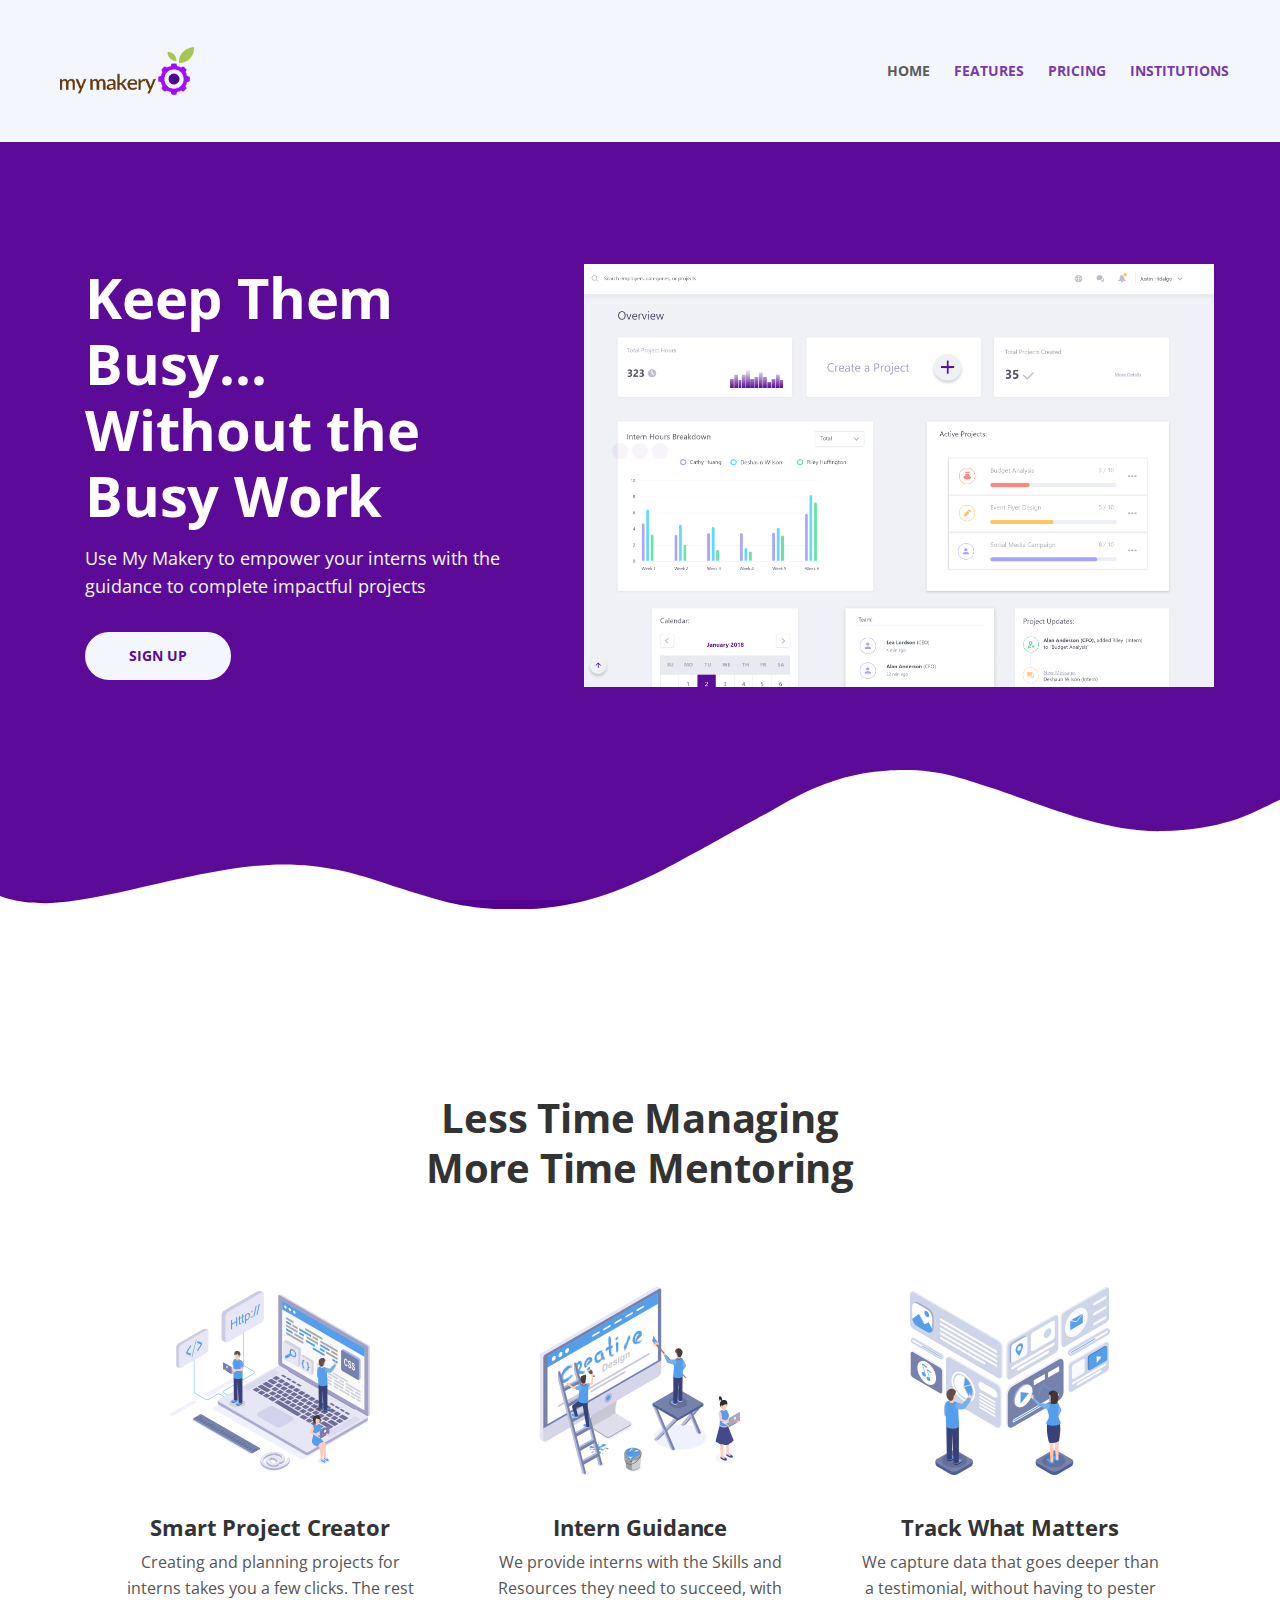
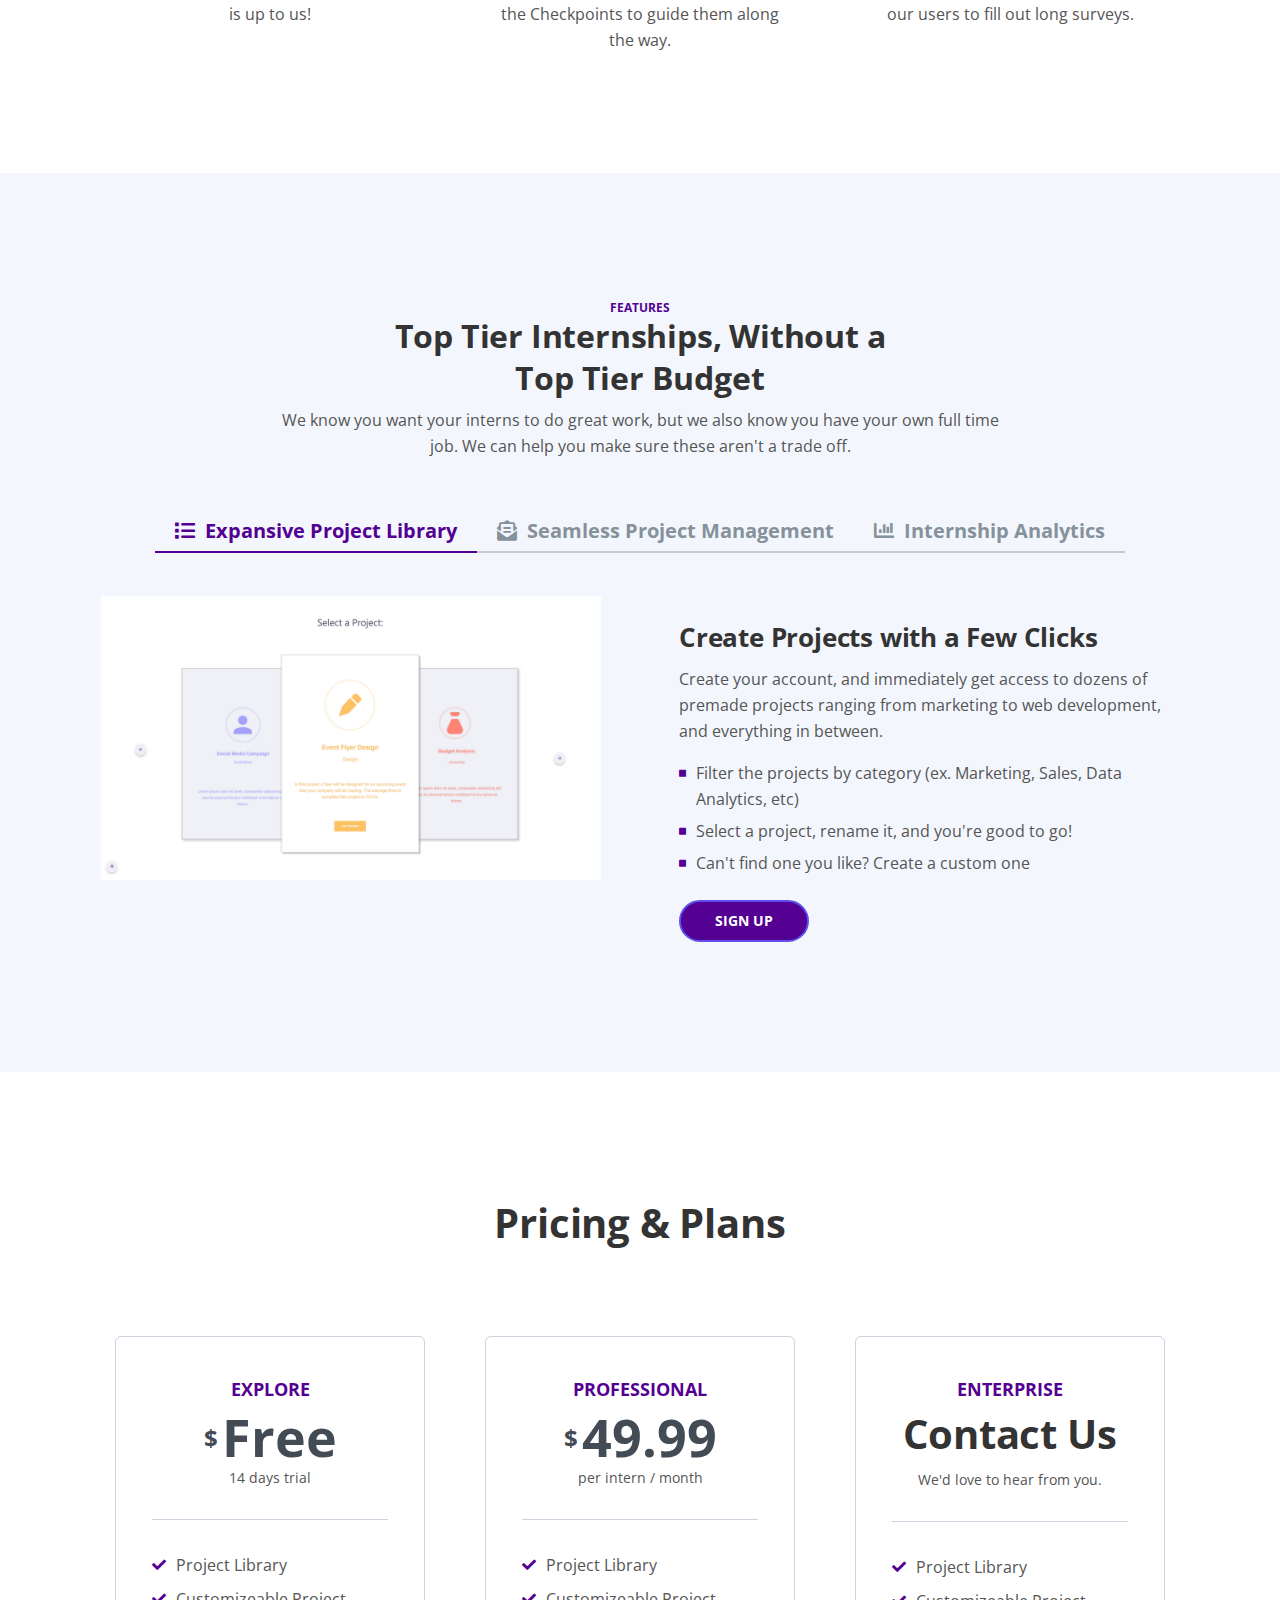
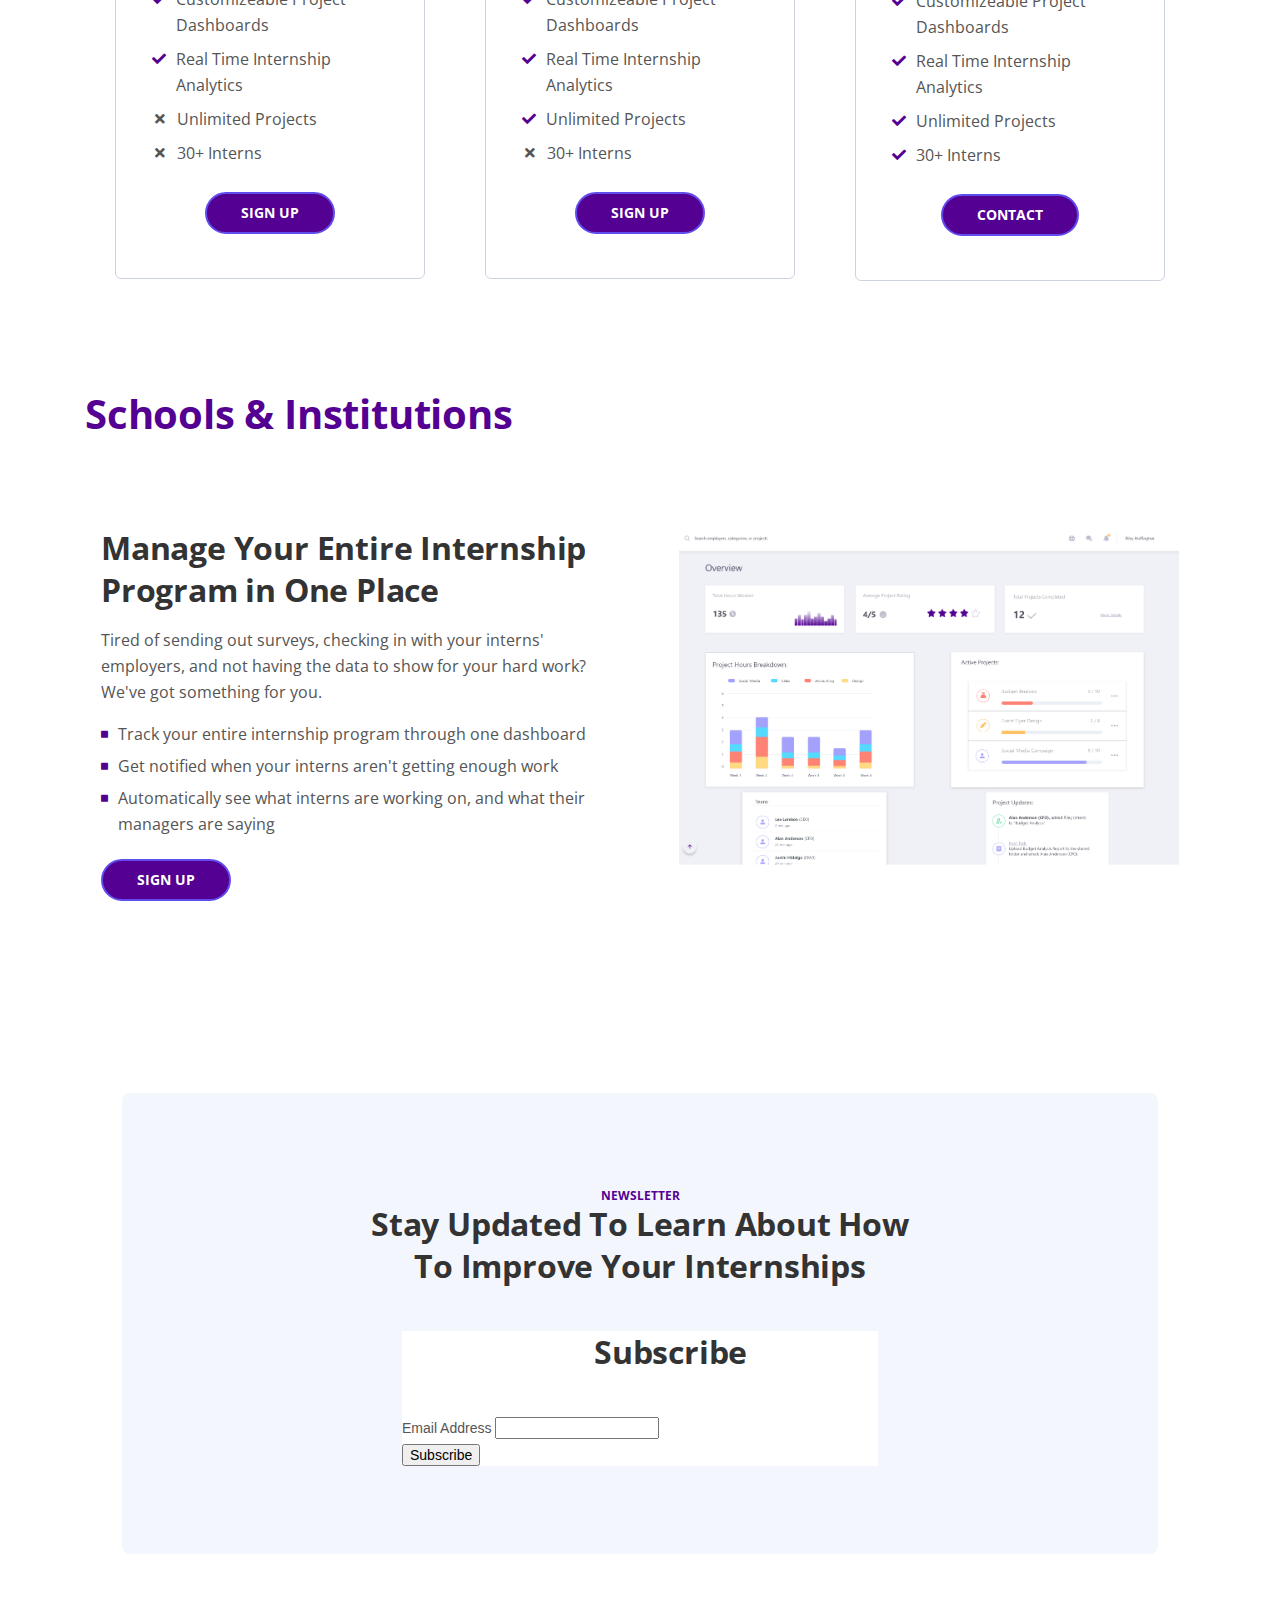
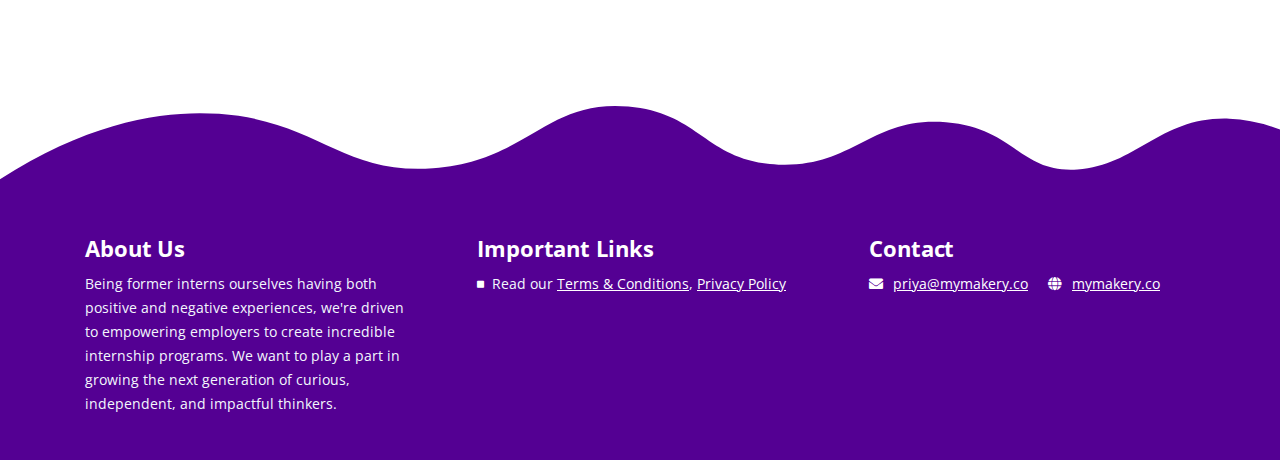
==== web/index.html @ 8325b5fe "Attempt to fix email subscribe" ====
<!DOCTYPE html>
<html lang="en">
<head>
    <meta charset="utf-8">
    <meta name="viewport" content="width=device-width, initial-scale=1, shrink-to-fit=no">

    <!-- SEO Meta Tags -->
    <meta name="description" content="My Makery is an Education Platform meets a Project Management Platform that empowers managers of inexperienced interns to run an incredible internship program without sacrificing productivity.">
    <meta name="author" content="My Makery">

    <!-- Global site tag (gtag.js) - Google Analytics -->
    <script async src="https://www.googletagmanager.com/gtag/js?id=UA-150944284-1"></script>
    <script>
      window.dataLayer = window.dataLayer || [];
      function gtag(){dataLayer.push(arguments);}
      gtag('js', new Date());

      gtag('config', 'UA-150944284-1');
    </script>

    <!-- OG Meta Tags to improve the way the post looks when you share the page on LinkedIn, Facebook, Google+ -->
	<meta property="og:site_name" content="My Makery" /> <!-- website name -->
	<meta property="og:site" content="mymakery.co" /> <!-- website link -->
	<meta property="og:title" content="Automate the boring parts of internships"/> <!-- title shown in the actual shared post -->
	<meta property="og:description" content="My Makery is an Education Platform meets a Project Management Platform for balancing running an incredible internship program with your own productivity." /> <!-- description shown in the actual shared post -->
	<meta property="og:image" content="" /> <!-- image link, make sure it's jpg -->
	<meta property="og:url" content="mymakery.co" /> <!-- where do you want your post to link to -->
	<meta property="og:type" content="article" />

    <!-- Website Title -->
    <title>My Makery | Automated Intern Manager</title>

    <!-- Styles -->
    <link href="https://fonts.googleapis.com/css?family=Open+Sans:400,400i,700&display=swap&subset=latin-ext" rel="stylesheet">
    <link href="css/bootstrap.css" rel="stylesheet">
    <link href="css/fontawesome-all.css" rel="stylesheet">
    <link href="css/swiper.css" rel="stylesheet">
	<link href="css/magnific-popup.css" rel="stylesheet">
	<link href="css/styles.css" rel="stylesheet">

	<!-- Favicon  -->
    <link rel="icon" href="images/My Makery Favicon.png">
</head>
<body data-spy="scroll" data-target=".fixed-top">

    <!-- Preloader -->
	<div class="spinner-wrapper">
        <div class="spinner">
            <div class="bounce1"></div>
            <div class="bounce2"></div>
            <div class="bounce3"></div>
        </div>
    </div>
    <!-- end of preloader -->


    <!-- Navigation -->
    <nav class="navbar navbar-expand-lg navbar-dark navbar-custom fixed-top">
        <div class="container">

            <!-- Text Logo - Use this if you don't have a graphic logo -->
            <!-- <a class="navbar-brand logo-text page-scroll" href="index.html">Tivo</a> -->

            <!-- Image Logo -->
            <a class="navbar-brand logo-image" href="index.html"><img src="images/mymakerylogo.png" alt="alternative"></a>

            <!-- Mobile Menu Toggle Button -->
            <button class="navbar-toggler" type="button" data-toggle="collapse" data-target="#navbarsExampleDefault" aria-controls="navbarsExampleDefault" aria-expanded="false" aria-label="Toggle navigation">
                <span class="navbar-toggler-awesome fas fa-bars"></span>
                <span class="navbar-toggler-awesome fas fa-times"></span>
            </button>
            <!-- end of mobile menu toggle button -->

            <div class="collapse navbar-collapse" id="navbarsExampleDefault">
                <ul class="navbar-nav ml-auto">
                    <li class="nav-item">
                        <a class="nav-link page-scroll" href="#header">HOME <span class="sr-only">(current)</span></a>
                    </li>
                    <li class="nav-item">
                        <a class="nav-link page-scroll" href="#features">FEATURES</a>
                    </li>
                    <li class="nav-item">
                        <a class="nav-link page-scroll" href="#pricing">PRICING</a>
                    </li>
                    <li class="nav-item">
                        <a class="nav-link page-scroll" href="#institutions">INSTITUTIONS</a>
                    </li>

                    <!-- Dropdown Menu -->
                    <!-- <li class="nav-item dropdown">
                        <a class="nav-link dropdown-toggle page-scroll" href="#video" id="navbarDropdown" role="button" aria-haspopup="true" aria-expanded="false">VIDEO</a>
                        <div class="dropdown-menu" aria-labelledby="navbarDropdown">
                            <a class="dropdown-item" href="article-details.html"><span class="item-text">ARTICLE DETAILS</span></a>
                            <div class="dropdown-items-divide-hr"></div>
                            <a class="dropdown-item" href="terms-conditions.html"><span class="item-text">TERMS CONDITIONS</span></a>
                            <div class="dropdown-items-divide-hr"></div>
                            <a class="dropdown-item" href="privacy-policy.html"><span class="item-text">PRIVACY POLICY</span></a>
                        </div>
                    </li> -->
                    <!-- end of dropdown menu -->
                </ul>
                <!-- <span class="nav-item">
                    <a class="btn-outline-sm" href="log-in.html">LOG IN</a>
                </span> -->
            </div>
        </div> <!-- end of container -->
    </nav> <!-- end of navbar -->
    <!-- end of navigation -->


    <!-- Header -->
    <header id="header" class="header">
        <div class="header-content">
            <div class="container">
                <div class="row">
                    <div class="col-lg-6 col-xl-5">
                        <div class="text-container">
                            <h1>Keep Them Busy... <br> Without the Busy Work</h1>
                            <p class="p-large">Use My Makery to empower your interns with the guidance to complete impactful projects</p>
                            <a class="btn-solid-lg page-scroll" href="#pricing">SIGN UP</a>
                        </div> <!-- end of text-container -->
                    </div> <!-- end of col -->
                    <div class="col-lg-6 col-xl-7">
                        <div class="image-container">
                            <div class="img-wrapper">
                                <img class="img-fluid header-img" src="images/Dashboard SS.png" alt="alternative">
                            </div> <!-- end of img-wrapper -->
                        </div> <!-- end of image-container -->
                    </div> <!-- end of col -->
                </div> <!-- end of row -->
            </div> <!-- end of container -->
        </div> <!-- end of header-content -->
    </header> <!-- end of header -->
    <svg class="header-frame" data-name="Layer 1" xmlns="http://www.w3.org/2000/svg" preserveAspectRatio="none" viewBox="0 0 1920 310"><defs><style>.cls-1{fill:#540093;}</style></defs><title>header-frame</title><path class="cls-1" d="M0,283.054c22.75,12.98,53.1,15.2,70.635,14.808,92.115-2.077,238.3-79.9,354.895-79.938,59.97-.019,106.17,18.059,141.58,34,47.778,21.511,47.778,21.511,90,38.938,28.418,11.731,85.344,26.169,152.992,17.971,68.127-8.255,115.933-34.963,166.492-67.393,37.467-24.032,148.6-112.008,171.753-127.963,27.951-19.26,87.771-81.155,180.71-89.341,72.016-6.343,105.479,12.388,157.434,35.467,69.73,30.976,168.93,92.28,256.514,89.405,100.992-3.315,140.276-41.7,177-64.9V0.24H0V283.054Z"/></svg>
    <!-- end of header -->


    <!-- Customers -->
    <div class="slider-1">
        <div class="container">
            <div class="row">
                <div class="col-lg-12">

                    <!-- Image Slider -->
                    <!-- <div class="slider-container">
                        <div class="swiper-container image-slider">
                            <div class="swiper-wrapper">
                                <div class="swiper-slide">
                                        <img class="img-fluid" src="images/customer-logo-1.png" alt="alternative">
                                </div>
                                <div class="swiper-slide">
                                        <img class="img-fluid" src="images/customer-logo-2.png" alt="alternative">
                                </div>
                                <div class="swiper-slide">
                                        <img class="img-fluid" src="images/customer-logo-3.png" alt="alternative">
                                </div>
                                <div class="swiper-slide">
                                        <img class="img-fluid" src="images/customer-logo-4.png" alt="alternative">
                                </div>
                                <div class="swiper-slide">
                                        <img class="img-fluid" src="images/customer-logo-5.png" alt="alternative">
                                </div>
                                <div class="swiper-slide">
                                        <img class="img-fluid" src="images/customer-logo-6.png" alt="alternative">
                                </div>
                            </div>  -->
                            <!-- end of swiper-wrapper -->
                        <!-- </div>  -->
                        <!-- end of swiper container -->
                    <!-- </div>  -->
                    <!-- end of slider-container -->
                    <!-- end of image slider -->

                </div> <!-- end of col -->
            </div> <!-- end of row -->
        </div> <!-- end of container -->
    </div> <!-- end of slider-1 -->
    <!-- end of customers -->


    <!-- Description -->
    <div class="cards-1">
        <div class="container">
            <div class="row">
                <div class="col-lg-12">
                    <h1 class="h1-heading">Less Time Managing <br> More Time Mentoring</h1>
                </div> <!-- end of col -->
            </div> <!-- end of row -->
            <div class="row">
                <div class="col-lg-12">

                    <!-- Card -->
                    <div class="card">
                        <div class="card-image">
                            <img class="img-fluid" src="images/description-1.png" alt="alternative">
                        </div>
                        <div class="card-body">
                            <h4 class="card-title">Smart Project Creator</h4>
                            <p>Creating and planning projects for interns takes you a few clicks. The rest is up to us!</p>
                        </div>
                    </div>
                    <!-- end of card -->

                    <!-- Card -->
                    <div class="card">
                        <div class="card-image">
                            <img class="img-fluid" src="images/description-2.png" alt="alternative">
                        </div>
                        <div class="card-body">
                            <h4 class="card-title">Intern Guidance</h4>
                            <p>We provide interns with the Skills and Resources they need to succeed, with the Checkpoints to guide them along the way.</p>
                        </div>
                    </div>
                    <!-- end of card -->

                    <!-- Card -->
                    <div class="card">
                        <div class="card-image">
                            <img class="img-fluid" src="images/description-3.png" alt="alternative">
                        </div>
                        <div class="card-body">
                            <h4 class="card-title">Track What Matters</h4>
                            <p>We capture data that goes deeper than a testimonial, without having to pester our users to fill out long surveys.</p>
                        </div>
                    </div>
                    <!-- end of card -->

                </div> <!-- end of col -->
            </div> <!-- end of row -->
        </div> <!-- end of container -->
    </div> <!-- end of cards-1 -->
    <!-- end of description -->


    <!-- Features -->
    <div id="features" class="tabs">
        <div class="container">
            <div class="row">
                <div class="col-lg-12">
                    <div class="above-heading">FEATURES</div>
                    <h2 class="h2-heading">Top Tier Internships, Without a Top Tier Budget</h2>
                    <p class="p-heading">We know you want your interns to do great work, but we also know you have your own full time job. We can help you make sure these aren't a trade off.</p>
                </div> <!-- end of col -->
            </div> <!-- end of row -->
            <div class="row">
                <div class="col-lg-12">

                    <!-- Tabs Links -->
                    <ul class="nav nav-tabs" id="argoTabs" role="tablist">
                        <li class="nav-item">
                            <a class="nav-link active" id="nav-tab-1" data-toggle="tab" href="#tab-1" role="tab" aria-controls="tab-1" aria-selected="true"><i class="fas fa-list"></i>Expansive Project Library</a>
                        </li>
                        <li class="nav-item">
                            <a class="nav-link" id="nav-tab-2" data-toggle="tab" href="#tab-2" role="tab" aria-controls="tab-2" aria-selected="false"><i class="fas fa-envelope-open-text"></i>Seamless Project Management</a>
                        </li>
                        <li class="nav-item">
                            <a class="nav-link" id="nav-tab-3" data-toggle="tab" href="#tab-3" role="tab" aria-controls="tab-3" aria-selected="false"><i class="fas fa-chart-bar"></i>Internship Analytics</a>
                        </li>
                    </ul>
                    <!-- end of tabs links -->

                    <!-- Tabs Content -->
                    <div class="tab-content" id="argoTabsContent">

                        <!-- Tab -->
                        <div class="tab-pane fade show active" id="tab-1" role="tabpanel" aria-labelledby="tab-1">
                            <div class="row">
                                <div class="col-lg-6">
                                    <div class="image-container">
                                        <img class="img-fluid" src="images/Project Catalogue SS.png" alt="alternative">
                                    </div> <!-- end of image-container -->
                                </div> <!-- end of col -->
                                <div class="col-lg-6">
                                    <div class="text-container">
                                        <h3>Create Projects with a Few Clicks</h3>
                                        <p>Create your account, and immediately get access to dozens of premade projects ranging from marketing to web development, and everything in between.</p>
                                        <ul class="list-unstyled li-space-lg">
                                            <li class="media">
                                                <i class="fas fa-square"></i>
                                                <div class="media-body">Filter the projects by category (ex. Marketing, Sales, Data Analytics, etc)</div>
                                            </li>
                                            <li class="media">
                                                <i class="fas fa-square"></i>
                                                <div class="media-body">Select a project, rename it, and you're good to go!</div>
                                            </li>
                                            <li class="media">
                                                <i class="fas fa-square"></i>
                                                <div class="media-body">Can't find one you like? Create a custom one</div>
                                            </li>
                                        </ul>
                                        <a class="btn-solid-reg page-scroll" href="#pricing">SIGN UP</a>
                                    </div> <!-- end of text-container -->
                                </div> <!-- end of col -->
                            </div> <!-- end of row -->
                        </div> <!-- end of tab-pane -->
                        <!-- end of tab -->

                        <!-- Tab -->
                        <div class="tab-pane fade" id="tab-2" role="tabpanel" aria-labelledby="tab-2">
                            <div class="row">
                                <div class="col-lg-6">
                                    <div class="image-container">
                                        <img class="img-fluid" src="images/Project Page Template SS.png" alt="alternative">
                                    </div> <!-- end of image-container -->
                                </div> <!-- end of col -->
                                <div class="col-lg-6">
                                    <div class="text-container">
                                        <h3>Automatically provide your interns with helpful resources</h3>
                                        <p>We provide guidance and structure for interns so you don't have to, and help you track everything along the way.</p>
                                        <ul class="list-unstyled li-space-lg">
                                            <li class="media">
                                                <i class="fas fa-square"></i>
                                                <div class="media-body">Checkpoints to break things down into manageable chunks</div>
                                            </li>
                                            <li class="media">
                                                <i class="fas fa-square"></i>
                                                <div class="media-body">Online Resources to empower interns to pick up applicable skills on their own</div>
                                            </li>
                                            <li class="media">
                                                <i class="fas fa-square"></i>
                                                <div class="media-body">Full customizability - you can add or take away anything you want!</div>
                                            </li>
                                        </ul>
                                        <a class="btn-solid-reg page-scroll" href="#pricing">SIGN UP</a>
                                    </div> <!-- end of text-container -->
                                </div> <!-- end of col -->
                            </div> <!-- end of row -->
                        </div> <!-- end of tab-pane -->
                        <!-- end of tab -->

                        <!-- Tab -->
                        <div class="tab-pane fade" id="tab-3" role="tabpanel" aria-labelledby="tab-3">
                            <div class="row">
                                <div class="col-lg-6">
                                    <div class="image-container">
                                        <img class="img-fluid" src="images/Dashboard SS.png" alt="alternative">
                                    </div> <!-- end of image-container -->
                                </div> <!-- end of col -->
                                <div class="col-lg-6">
                                    <div class="text-container">
                                        <h3>Forget the surveys, we'll track what matters for you</h3>
                                        <p>Surveys are slow, and hard to get responses from. We track everything you need to know about the work that's happening automatically and put it in one place.</p>
                                        <ul class="list-unstyled li-space-lg">
                                            <li class="media">
                                                <i class="fas fa-square"></i>
                                                <div class="media-body">Track progress in real time, not in weekly or monthly progress updates</div>
                                            </li>
                                            <li class="media">
                                                <i class="fas fa-square"></i>
                                                <div class="media-body">Give feedback on checkpoints as they're completed</div>
                                            </li>
                                            <li class="media">
                                                <i class="fas fa-square"></i>
                                                <div class="media-body">Manage a team of multiple interns through one dashboard</div>
                                            </li>
                                        </ul>
                                        <a class="btn-solid-reg page-scroll" href="#pricing">SIGN UP</a>
                                    </div> <!-- end of text-container -->
                                </div> <!-- end of col -->
                            </div> <!-- end of row -->
                        </div> <!-- end of tab-pane -->
                        <!-- end of tab -->

                    </div> <!-- end of tab content -->
                    <!-- end of tabs content -->

                </div> <!-- end of col -->
            </div> <!-- end of row -->
        </div> <!-- end of container -->
    </div> <!-- end of tabs -->
    <!-- end of features -->


    <!-- Details Lightboxes -->
    <!-- Details Lightbox 1 -->
	<div id="details-lightbox-1" class="lightbox-basic zoom-anim-dialog mfp-hide cards-2">
        <div class="container">
            <div class="row">
                <button title="Close (Esc)" type="button" class="mfp-close x-button">×</button>
                <div class="row">
                    <div class="col-lg-12">
                        <!-- Card-->
                        <div class="card">
                            <div class="card-body">
                                <div class="card-title">BASIC</div>
                                <div class="price"><span class="currency">$</span><span class="value">Free</span></div>
                                <div class="frequency">14 days trial</div>
                                <div class="divider"></div>
                                <ul class="list-unstyled li-space-lg">
                                    <li class="media">
                                        <i class="fas fa-check"></i><div class="media-body">Email Marketing Module</div>
                                    </li>
                                    <li class="media">
                                        <i class="fas fa-check"></i><div class="media-body">User Control Management</div>
                                    </li>
                                    <li class="media">
                                        <i class="fas fa-times"></i><div class="media-body">List Building And Cleaning</div>
                                    </li>
                                    <li class="media">
                                        <i class="fas fa-times"></i><div class="media-body">Collected Data Reports</div>
                                    </li>
                                    <li class="media">
                                        <i class="fas fa-times"></i><div class="media-body">Planning And Evaluation</div>
                                    </li>
                                </ul>
                                <div class="button-wrapper">
                                    <a class="btn-solid-reg page-scroll" href="sign-up.html">SIGN UP</a>
                                </div>
                            </div>
                        </div> <!-- end of card -->
                        <!-- end of card -->

                        <!-- Card-->
                        <div class="card">
                            <div class="card-body">
                                <div class="card-title">PROFESSIONAL</div>
                                <div class="price"><span class="currency">$</span><span class="value">49.99</span></div>
                                <div class="frequency">per intern / month</div>
                                <div class="divider"></div>
                                <ul class="list-unstyled li-space-lg">
                                    <li class="media">
                                        <i class="fas fa-check"></i><div class="media-body">Email Marketing Module</div>
                                    </li>
                                    <li class="media">
                                        <i class="fas fa-check"></i><div class="media-body">User Control Management</div>
                                    </li>
                                    <li class="media">
                                        <i class="fas fa-check"></i><div class="media-body">List Building And Cleaning</div>
                                    </li>
                                    <li class="media">
                                        <i class="fas fa-times"></i><div class="media-body">Collected Data Reports</div>
                                    </li>
                                    <li class="media">
                                        <i class="fas fa-times"></i><div class="media-body">Planning And Evaluation</div>
                                    </li>
                                </ul>
                                <div class="button-wrapper">
                                    <a class="btn-solid-reg page-scroll" href="sign-up.html">SIGN UP</a>
                                </div>
                            </div>
                        </div> <!-- end of card -->
                        <!-- end of card -->

                        <!-- Card-->
                        <div class="card">
                            <!--<div class="label">
                                <p class="best-value">Best Value</p>
                            </div> -->
                            <div class="card-body">
                                <div class="card-title">ENTERPRISE</div>
                                <div class="price"><h1>Contact Us</h1></div>
                                <div class="frequency">We'd love to hear from you.</div>
                                <div class="divider"></div>
                                <ul class="list-unstyled li-space-lg">
                                    <li class="media">
                                        <i class="fas fa-check"></i><div class="media-body">Email Marketing Module</div>
                                    </li>
                                    <li class="media">
                                        <i class="fas fa-check"></i><div class="media-body">User Control Management</div>
                                    </li>
                                    <li class="media">
                                        <i class="fas fa-check"></i><div class="media-body">List Building And Cleaning</div>
                                    </li>
                                    <li class="media">
                                        <i class="fas fa-check"></i><div class="media-body">Collected Data Reports</div>
                                    </li>
                                    <li class="media">
                                        <i class="fas fa-check"></i><div class="media-body">Planning And Evaluation</div>
                                    </li>
                                </ul>
                                <div class="button-wrapper">
                                    <a class="btn-solid-reg page-scroll" href="sign-up.html">CONTACT</a>
                                </div>
                            </div>
                        </div> <!-- end of card -->
                        <!-- end of card -->

                    </div> <!-- end of col -->
                </div> <!-- end of row -->
                <!-- <div class="col-lg-8">
                    <div class="image-container">
                        <img class="img-fluid" src="images/details-lightbox.png" alt="alternative"> -->
                    <!-- </div>  -->
                    <!-- end of image-container -->
                <!-- </div>  -->
                <!-- end of col -->
                <!-- <div class="col-lg-4">
                    <h3>List Building</h3>
                    <hr>
                    <h5>Core service</h5>
                    <p>It's very easy to start using Tivo. You just need to fill out and submit the Sign Up Form and you will receive access to the app.</p>
                    <ul class="list-unstyled li-space-lg">
                        <li class="media">
                            <i class="fas fa-square"></i><div class="media-body">List building framework</div>
                        </li>
                        <li class="media">
                            <i class="fas fa-square"></i><div class="media-body">Easy database browsing</div>
                        </li>
                        <li class="media">
                            <i class="fas fa-square"></i><div class="media-body">User administration</div>
                        </li>
                        <li class="media">
                            <i class="fas fa-square"></i><div class="media-body">Automate user signup</div>
                        </li>
                        <li class="media">
                            <i class="fas fa-square"></i><div class="media-body">Quick formatting tools</div>
                        </li>
                        <li class="media">
                            <i class="fas fa-square"></i><div class="media-body">Fast email checking</div>
                        </li>
                    </ul>
                    <a class="btn-solid-reg mfp-close" href="sign-up.html">SIGN UP</a> <a class="btn-outline-reg mfp-close as-button" href="#screenshots">BACK</a>
                </div>  -->
                <!-- end of col -->
            </div>
            <!-- end of row -->
        </div>
        <!-- end of container -->
    </div>
    <!-- end of lightbox-basic -->
    <!-- end of details lightbox 1 -->

    <!-- Details Lightbox 2 -->
	<div id="details-lightbox-2" class="lightbox-basic zoom-anim-dialog mfp-hide">
        <div class="container">
            <div class="row">
                <button title="Close (Esc)" type="button" class="mfp-close x-button">×</button>
                <div class="col-lg-8">
                    <div class="image-container">
                        <img class="img-fluid" src="images/details-lightbox.png" alt="alternative">
                    </div> <!-- end of image-container -->
                </div> <!-- end of col -->
                <div class="col-lg-4">
                    <h3>Campaign Monitoring</h3>
                    <hr>
                    <h5>Core service</h5>
                    <p>It's very easy to start using Tivo. You just need to fill out and submit the Sign Up Form and you will receive access to the app.</p>
                    <ul class="list-unstyled li-space-lg">
                        <li class="media">
                            <i class="fas fa-square"></i><div class="media-body">List building framework</div>
                        </li>
                        <li class="media">
                            <i class="fas fa-square"></i><div class="media-body">Easy database browsing</div>
                        </li>
                        <li class="media">
                            <i class="fas fa-square"></i><div class="media-body">User administration</div>
                        </li>
                        <li class="media">
                            <i class="fas fa-square"></i><div class="media-body">Automate user signup</div>
                        </li>
                        <li class="media">
                            <i class="fas fa-square"></i><div class="media-body">Quick formatting tools</div>
                        </li>
                        <li class="media">
                            <i class="fas fa-square"></i><div class="media-body">Fast email checking</div>
                        </li>
                    </ul>
                    <a class="btn-solid-reg mfp-close" href="sign-up.html">SIGN UP</a> <a class="btn-outline-reg mfp-close as-button" href="#screenshots">BACK</a>
                </div> <!-- end of col -->
            </div> <!-- end of row -->
        </div> <!-- end of container -->
    </div> <!-- end of lightbox-basic -->
    <!-- end of details lightbox 2 -->

    <!-- Details Lightbox 3 -->
	<div id="details-lightbox-3" class="lightbox-basic zoom-anim-dialog mfp-hide">
        <div class="container">
            <div class="row">
                <button title="Close (Esc)" type="button" class="mfp-close x-button">×</button>
                <div class="col-lg-8">
                    <div class="image-container">
                        <img class="img-fluid" src="images/details-lightbox.png" alt="alternative">
                    </div> <!-- end of image-container -->
                </div> <!-- end of col -->
                <div class="col-lg-4">
                    <h3>Analytics Tools</h3>
                    <hr>
                    <h5>Core service</h5>
                    <p>It's very easy to start using Tivo. You just need to fill out and submit the Sign Up Form and you will receive access to the app.</p>
                    <ul class="list-unstyled li-space-lg">
                        <li class="media">
                            <i class="fas fa-square"></i><div class="media-body">List building framework</div>
                        </li>
                        <li class="media">
                            <i class="fas fa-square"></i><div class="media-body">Easy database browsing</div>
                        </li>
                        <li class="media">
                            <i class="fas fa-square"></i><div class="media-body">User administration</div>
                        </li>
                        <li class="media">
                            <i class="fas fa-square"></i><div class="media-body">Automate user signup</div>
                        </li>
                        <li class="media">
                            <i class="fas fa-square"></i><div class="media-body">Quick formatting tools</div>
                        </li>
                        <li class="media">
                            <i class="fas fa-square"></i><div class="media-body">Fast email checking</div>
                        </li>
                    </ul>
                    <a class="btn-solid-reg mfp-close" href="sign-up.html">SIGN UP</a> <a class="btn-outline-reg mfp-close as-button" href="#screenshots">BACK</a>
                </div> <!-- end of col -->
            </div> <!-- end of row -->
        </div> <!-- end of container -->
    </div> <!-- end of lightbox-basic -->
    <!-- end of details lightbox 3 -->
    <!-- end of details lightboxes -->


    <!-- Pricing -->
    <div id="pricing" class="cards-2">
        <div class="container">
            <div class="row">
                <div class="col-lg-12">
                    <!-- <div class="above-heading">PRICING & PLANS</div> -->
                    <h1 class="h1-heading">Pricing & Plans</h1>
                </div> <!-- end of col -->
            </div> <!-- end of row -->
            <div class="row">
                <div class="col-lg-12">

                    <!-- Card-->
                    <div class="card">
                        <div class="card-body">
                            <div class="card-title">EXPLORE</div>
                            <div class="price"><span class="currency">$</span><span class="value">Free</span></div>
                            <div class="frequency">14 days trial</div>
                            <div class="divider"></div>
                            <ul class="list-unstyled li-space-lg">
                              <li class="media">
                                  <i class="fas fa-check"></i><div class="media-body">Project Library</div>
                              </li>
                              <li class="media">
                                  <i class="fas fa-check"></i><div class="media-body">Customizeable Project Dashboards</div>
                              </li>
                              <li class="media">
                                  <i class="fas fa-check"></i><div class="media-body">Real Time Internship Analytics</div>
                              </li>
                              <li class="media">
                                  <i class="fas fa-times"></i><div class="media-body">Unlimited Projects</div>
                              </li>
                              <li class="media">
                                  <i class="fas fa-times"></i><div class="media-body">30+ Interns</div>
                              </li>
                            </ul>
                            <div class="button-wrapper">
                                <a class="btn-solid-reg page-scroll" href="https://docs.google.com/forms/d/e/1FAIpQLSdPTsqbJqR1Oydkr-O_1Sy0Uz3x-VZK2e274xGVEqbRsJ0ydg/viewform?usp=sf_link">SIGN UP</a>
                            </div>
                        </div>
                    </div> <!-- end of card -->
                    <!-- end of card -->

                    <!-- Card-->
                    <div class="card">
                        <div class="card-body">
                            <div class="card-title">PROFESSIONAL</div>
                            <div class="price"><span class="currency">$</span><span class="value">49.99</span></div>
                            <div class="frequency">per intern / month</div>
                            <div class="divider"></div>
                            <ul class="list-unstyled li-space-lg">
                              <li class="media">
                                  <i class="fas fa-check"></i><div class="media-body">Project Library</div>
                              </li>
                              <li class="media">
                                  <i class="fas fa-check"></i><div class="media-body">Customizeable Project Dashboards</div>
                              </li>
                              <li class="media">
                                  <i class="fas fa-check"></i><div class="media-body">Real Time Internship Analytics</div>
                              </li>
                              <li class="media">
                                  <i class="fas fa-check"></i><div class="media-body">Unlimited Projects</div>
                              </li>
                              <li class="media">
                                  <i class="fas fa-times"></i><div class="media-body">30+ Interns</div>
                              </li>
                            </ul>
                            <div class="button-wrapper">
                                <a class="btn-solid-reg page-scroll" href="https://docs.google.com/forms/d/e/1FAIpQLSdPTsqbJqR1Oydkr-O_1Sy0Uz3x-VZK2e274xGVEqbRsJ0ydg/viewform?usp=sf_link">SIGN UP</a>
                            </div>
                        </div>
                    </div> <!-- end of card -->
                    <!-- end of card -->

                    <!-- Card-->
                    <div class="card">
                        <!-- <div class="label">
                            <p class="best-value">Best Value</p>
                        </div> -->
                        <div class="card-body">
                            <div class="card-title">ENTERPRISE</div>
                            <div class="price"><h1>Contact Us</h1></div>
                            <div class="frequency">We'd love to hear from you.</div>
                            <div class="divider"></div>
                            <ul class="list-unstyled li-space-lg">
                                <li class="media">
                                    <i class="fas fa-check"></i><div class="media-body">Project Library</div>
                                </li>
                                <li class="media">
                                    <i class="fas fa-check"></i><div class="media-body">Customizeable Project Dashboards</div>
                                </li>
                                <li class="media">
                                    <i class="fas fa-check"></i><div class="media-body">Real Time Internship Analytics</div>
                                </li>
                                <li class="media">
                                    <i class="fas fa-check"></i><div class="media-body">Unlimited Projects</div>
                                </li>
                                <li class="media">
                                    <i class="fas fa-check"></i><div class="media-body">30+ Interns</div>
                                </li>
                            </ul>
                            <div class="button-wrapper">
                                <a class="btn-solid-reg page-scroll" href="https://docs.google.com/forms/d/e/1FAIpQLSdPTsqbJqR1Oydkr-O_1Sy0Uz3x-VZK2e274xGVEqbRsJ0ydg/viewform?usp=sf_link">CONTACT</a>
                            </div>
                        </div>
                    </div> <!-- end of card -->
                    <!-- end of card -->

                </div> <!-- end of col -->
            </div> <!-- end of row -->
        </div> <!-- end of container -->
    </div> <!-- end of cards-2 -->
    <!-- end of pricing -->


    <!-- Details -->
    <div id="institutions" class="basic-1">
            <div class="container">
              <div class="row">
              <div class="col-lg-12">
                  <h1 class="h1-heading">Schools & Institutions</h1>
              </div> <!-- end of col -->
            </div>
            <div class="row">
                <div class="col-lg-6">
                    <div class="text-container">
                        <h2> Manage Your Entire Internship Program in One Place</h2>
                        <p>Tired of sending out surveys, checking in with your interns' employers, and not having the data to show for your hard work? We've got something for you.</p>
                        <ul class="list-unstyled li-space-lg">
                            <li class="media">
                                <i class="fas fa-square"></i>
                                <div class="media-body">Track your entire internship program through one dashboard</div>
                            </li>
                            <li class="media">
                                <i class="fas fa-square"></i>
                                <div class="media-body">Get notified when your interns aren't getting enough work</div>
                            </li>
                            <li class="media">
                                <i class="fas fa-square"></i>
                                <div class="media-body">Automatically see what interns are working on, and what their managers are saying</div>
                            </li>
                        </ul>
                        <a class="btn-solid-reg page-scroll" href="https://docs.google.com/forms/d/e/1FAIpQLSeMYriOw0aM7jVmE6z2gyJ8vcNm9kzGhzzKAotsDw9a7_MXmw/viewform?usp=sf_link">SIGN UP</a>
                    </div> <!-- end of text-container -->
                </div> <!-- end of col -->
                <div class="col-lg-6">
                    <div class="image-container">
                        <img class="img-fluid" src="images/Institution Dashboard SS.png" alt="alternative">
                    </div> <!-- end of image-container -->
                </div> <!-- end of col -->
            </div> <!-- end of row -->
        </div> <!-- end of container -->
    </div> <!-- end of basic-1 -->
    <!-- end of details -->


    <!-- Video -->
    <!-- <div id="video" class="basic-2">
        <div class="container">
            <div class="row">
                <div class="col-lg-12"> -->

                    <!-- Video Preview -->
                    <!-- <div class="image-container">
                        <div class="video-wrapper">
                            <a class="popup-youtube" href="https://www.youtube.com/watch?v=fLCjQJCekTs" data-effect="fadeIn">
                                <img class="img-fluid" src="images/video-image.png" alt="alternative">
                                <span class="video-play-button">
                                    <span></span>
                                </span>
                            </a>
                        </div>  -->
                        <!-- end of video-wrapper -->
                    <!-- </div>  -->
                    <!-- end of image-container -->
                    <!-- end of video preview -->

                    <!-- <div class="p-heading">What better way to show off Tivo marketing automation saas app than presenting you some great situations of each module and tool available to users in a video</div>
                </div>  -->
                <!-- end of col -->
            <!-- </div>  -->
            <!-- end of row -->
        <!-- </div>  -->
        <!-- end of container -->
    <!-- </div>  -->
    <!-- end of basic-2 -->
    <!-- end of video -->

    <!-- Testimonials -->
    <!-- <div class="slider-2">
        <div class="container">
            <div class="row">
                <div class="col-lg-12"> -->

                    <!-- Text Slider -->
                    <!-- <div class="slider-container">
                        <div class="swiper-container text-slider">
                            <div class="swiper-wrapper"> -->

                                <!-- Slide -->
                                <!-- <div class="swiper-slide">
                                    <div class="image-wrapper">
                                        <img class="img-fluid" src="images/testimonial-1.jpg" alt="alternative">
                                    </div> -->
                                    <!-- end of image-wrapper -->
                                    <!-- <div class="text-wrapper">
                                        <div class="testimonial-text">I started to use Tivo with the free trial about a year ago and never stopped since then. It does all the repeating marketing tasks and allows me to focus on core development activities like new product research and design. I love it and recommend it to everyone.</div>
                                        <div class="testimonial-author">Jude Thorn - Online Marketer</div>
                                    </div>  -->
                                    <!-- end of text-wrapper -->
                                <!-- </div>  -->
                                <!-- end of swiper-slide -->
                                <!-- end of slide -->

                                <!-- Slide -->
                                <!-- <div class="swiper-slide">
                                    <div class="image-wrapper">
                                        <img class="img-fluid" src="images/testimonial-2.jpg" alt="alternative">
                                    </div>  -->
                                    <!-- end of image-wrapper -->
                                    <!-- <div class="text-wrapper">
                                        <div class="testimonial-text">Awesome features for the money. I never thought such a low ammount of money would bring me so many leads per month. Before Tivo I used the services of an agency which cost 10x more and delivered far less. Highly recommended to marketers focused on results.</div>
                                        <div class="testimonial-author">Roy Smith - Developer</div>
                                    </div>  -->
                                    <!-- end of text-wrapper -->
                                <!-- </div>  -->
                                <!-- end of swiper-slide -->
                                <!-- end of slide -->

                                <!-- Slide -->
                                <!-- <div class="swiper-slide">
                                    <div class="image-wrapper">
                                        <img class="img-fluid" src="images/testimonial-3.jpg" alt="alternative">
                                    </div>  -->
                                    <!-- end of image-wrapper -->
                                    <!-- <div class="text-wrapper">
                                        <div class="testimonial-text">Tivo is the best marketing automation app for small and medium sized business. It understands the mindset of young entrepreneurs and provides the necessary data for wise marketing decisions. Just give it a try and you will definitely not regret spending your time.</div>
                                        <div class="testimonial-author">Marsha Singer - Online Marketer</div>
                                    </div>  -->
                                    <!-- end of text-wrapper -->
                                <!-- </div>  -->
                                <!-- end of swiper-slide -->
                                <!-- end of slide -->

                                <!-- Slide -->
                                <!-- <div class="swiper-slide">
                                    <div class="image-wrapper">
                                        <img class="img-fluid" src="images/testimonial-4.jpg" alt="alternative">
                                    </div>  -->
                                    <!-- end of image-wrapper -->
                                    <!-- <div class="text-wrapper">
                                        <div class="testimonial-text">Tivo is one of the greatest marketing automation apps out there. I especially love the Reporting Tools module because it gives me such a great amount of information based on little amounts of input gathered in just few weeks of light weight usage. Recommended!</div>
                                        <div class="testimonial-author">Ronda Louis - Online Marketer</div>
                                    </div>  -->
                                    <!-- end of text-wrapper -->
                                <!-- </div>  -->
                                <!-- end of swiper-slide -->
                                <!-- end of slide -->

                            <!-- </div>  -->
                            <!-- end of swiper-wrapper -->

                            <!-- Add Arrows -->
                            <!-- <div class="swiper-button-next"></div>
                            <div class="swiper-button-prev"></div> -->
                            <!-- end of add arrows -->

                        <!-- </div>  -->
                        <!-- end of swiper-container -->
                    <!-- </div>  -->
                    <!-- end of slider-container -->
                    <!-- end of text slider -->

                <!-- </div>  -->
                <!-- end of col -->
            <!-- </div>  -->
            <!-- end of row -->
        <!-- </div>  -->
        <!-- end of container -->
    <!-- </div>  -->
    <!-- end of slider-2 -->
    <!-- end of testimonials -->


    <!-- Newsletter -->
    <div class="form">
        <div class="container">
            <div class="row">
                <div class="col-lg-12">
                    <div class="text-container">
                        <div class="above-heading">NEWSLETTER</div>
                        <h2>Stay Updated To Learn About How To Improve Your Internships</h2>

                        <!-- Newsletter Form -->
                        <form id="newsletterForm" data-toggle="validator" data-focus="false">

                            <!-- <div class="form-group">
                                <input type="email" class="form-control-input" id="nemail" required>
                                <label class="label-control" for="nemail">Email</label>
                                <div class="help-block with-errors"></div>
                            </div>
                            <div class="form-group checkbox">
                                <input type="checkbox" id="nterms" value="Agreed-to-Terms" required></a>
                                <div class="help-block with-errors"></div>
                            </div>
                            <div class="form-group"> -->

                    <!-- Begin Mailchimp Signup Form -->
<link href="//cdn-images.mailchimp.com/embedcode/classic-10_7.css" rel="stylesheet" type="text/css">
<style type="text/css">
	#mc_embed_signup{background:#fff; clear:left; font:14px Helvetica,Arial,sans-serif; }
	/* Add your own Mailchimp form style overrides in your site stylesheet or in this style block.
	   We recommend moving this block and the preceding CSS link to the HEAD of your HTML file. */
</style>
<div id="mc_embed_signup">
<form action="https://mymakery.us3.list-manage.com/subscribe/post?u=bf7a864ff790da085204d0a13&amp;id=1bbfc142ea" method="post" id="mc-embedded-subscribe-form" name="mc-embedded-subscribe-form" class="validate" target="_blank" novalidate>
    <div id="mc_embed_signup_scroll">
	<h2>Subscribe</h2>
<div class="mc-field-group">
	<label for="mce-EMAIL">Email Address </label>
	<input type="email" value="" name="EMAIL" class="required email" id="mce-EMAIL">
</div>
	<div id="mce-responses" class="clear">
		<div class="response" id="mce-error-response" style="display:none"></div>
		<div class="response" id="mce-success-response" style="display:none"></div>
	</div>    <!-- real people should not fill this in and expect good things - do not remove this or risk form bot signups-->
    <div style="position: absolute; left: -5000px;" aria-hidden="true"><input type="text" name="b_bf7a864ff790da085204d0a13_1bbfc142ea" tabindex="-1" value=""></div>
    <div class="clear"><input type="submit" value="Subscribe" name="subscribe" id="mc-embedded-subscribe" class="button"></div>
    </div>
</form>
</div>
<script type='text/javascript' src='//s3.amazonaws.com/downloads.mailchimp.com/js/mc-validate.js'></script><script type='text/javascript'>(function($) {window.fnames = new Array(); window.ftypes = new Array();fnames[0]='EMAIL';ftypes[0]='email';}(jQuery));var $mcj = jQuery.noConflict(true);</script>
<!--End mc_embed_signup-->
                            </div>
                            <div class="form-message">
                                <div id="nmsgSubmit" class="h3 text-center hidden"></div>
                            </div>
                        </form>
                        <!-- end of newsletter form -->

                    </div> <!-- end of text-container -->
                </div> <!-- end of col -->
            </div> <!-- end of row -->
            <!-- <div class="row">
                <div class="col-lg-12">
                    <div class="icon-container">
                        <span class="fa-stack">
                            <a href="#your-link">
                                <i class="fas fa-circle fa-stack-2x"></i>
                                <i class="fab fa-facebook-f fa-stack-1x"></i>
                            </a>
                        </span>
                        <span class="fa-stack">
                            <a href="#your-link">
                                <i class="fas fa-circle fa-stack-2x"></i>
                                <i class="fab fa-twitter fa-stack-1x"></i>
                            </a>
                        </span>
                        <span class="fa-stack">
                            <a href="#your-link">
                                <i class="fas fa-circle fa-stack-2x"></i>
                                <i class="fab fa-pinterest-p fa-stack-1x"></i>
                            </a>
                        </span>
                        <span class="fa-stack">
                            <a href="#your-link">
                                <i class="fas fa-circle fa-stack-2x"></i>
                                <i class="fab fa-instagram fa-stack-1x"></i>
                            </a>
                        </span>
                        <span class="fa-stack">
                            <a href="#your-link">
                                <i class="fas fa-circle fa-stack-2x"></i>
                                <i class="fab fa-linkedin-in fa-stack-1x"></i>
                            </a>
                        </span>
                    </div>  -->
                    <!-- end of col -->
                <!-- </div>  -->
                <!-- end of col -->
            <!-- </div>  -->
            <!-- end of row -->
        </div> <!-- end of container -->
    </div> <!-- end of form -->
    <!-- end of newsletter -->


    <!-- Footer -->
    <svg class="footer-frame" data-name="Layer 2" xmlns="http://www.w3.org/2000/svg" preserveAspectRatio="none" viewBox="0 0 1920 79"><defs><style>.cls-2{fill:#540093;}</style></defs><title>footer-frame</title><path class="cls-2" d="M0,72.427C143,12.138,255.5,4.577,328.644,7.943c147.721,6.8,183.881,60.242,320.83,53.737,143-6.793,167.826-68.128,293-60.9,109.095,6.3,115.68,54.364,225.251,57.319,113.58,3.064,138.8-47.711,251.189-41.8,104.012,5.474,109.713,50.4,197.369,46.572,89.549-3.91,124.375-52.563,227.622-50.155A338.646,338.646,0,0,1,1920,23.467V79.75H0V72.427Z" transform="translate(0 -0.188)"/></svg>
    <div class="footer">
        <div class="container">
            <div class="row">
                <div class="col-md-4">
                    <div class="footer-col first">
                        <h4>About Us</h4>
                        <p class="p-small">Being former interns ourselves having both positive and negative experiences, we're driven to empowering employers to create incredible internship programs. We want to play a part in growing the next generation of curious, independent, and impactful thinkers.</p>
                    </div>
                </div> <!-- end of col -->
                <div class="col-md-4">
                    <div class="footer-col middle">
                        <h4>Important Links</h4>
                        <ul class="list-unstyled li-space-lg p-small">
                            <li class="media">
                                <i class="fas fa-square"></i>
                                <div class="media-body">Read our <a class="white" href="">Terms & Conditions</a>, <a class="white" href="">Privacy Policy</a></div>
                            </li>
                        </ul>
                    </div>
                </div> <!-- end of col -->
                <div class="col-md-4">
                    <div class="footer-col last">
                        <h4>Contact</h4>
                        <ul class="list-unstyled li-space-lg p-small">
                            <!-- <li class="media">
                                <i class="fas fa-map-marker-alt"></i>
                                <div class="media-body">22 Innovative, San Francisco, CA 94043, US</div>
                            </li> -->
                            <li class="media">
                                <i class="fas fa-envelope"></i>
                                <div class="media-body"><a class="white" href="mailto:priya@mymakery.co">priya@mymakery.co</a> <i class="fas fa-globe"></i><a class="white" href="#your-link">mymakery.co</a></div>
                            </li>
                        </ul>
                    </div>
                </div> <!-- end of col -->
            </div> <!-- end of row -->
        </div> <!-- end of container -->
    </div> <!-- end of footer -->
    <!-- end of footer -->


    <!-- Copyright -->
    <!-- <div class="copyright">
        <div class="container">
            <div class="row">
                <div class="col-lg-12">
                    <p class="p-small">Copyright © Tivo - SaaS App HTML Landing Page Template by <a href="https://inovatik.com">Inovatik</a></p>
                </div>  -->
                <!-- end of col -->
            <!-- </div>  -->
            <!-- enf of row -->
        <!-- </div>  -->
        <!-- end of container -->
    <!-- </div>  -->
    <!-- end of copyright -->
    <!-- end of copyright -->


    <!-- Scripts -->
    <script src="js/jquery.min.js"></script> <!-- jQuery for Bootstrap's JavaScript plugins -->
    <script src="js/popper.min.js"></script> <!-- Popper tooltip library for Bootstrap -->
    <script src="js/bootstrap.min.js"></script> <!-- Bootstrap framework -->
    <script src="js/jquery.easing.min.js"></script> <!-- jQuery Easing for smooth scrolling between anchors -->
    <script src="js/swiper.min.js"></script> <!-- Swiper for image and text sliders -->
    <script src="js/jquery.magnific-popup.js"></script> <!-- Magnific Popup for lightboxes -->
    <script src="js/validator.min.js"></script> <!-- Validator.js - Bootstrap plugin that validates forms -->
    <script src="js/scripts.js"></script> <!-- Custom scripts -->
</body>
</html>
---- web/css/styles.css ----
/* Template: Tivo - SaaS App HTML Landing Page Template
   Author: Inovatik
   Created: Sep 2019
   Description: Master CSS file
*/

/*****************************************
Table Of Contents:

01. General Styles
02. Preloader
03. Navigation
04. Header
05. Customers
06. Description
07. Features
08. Details Lightboxes
09. Details
10. Video
11. Pricing
12. Testimonials
13. Newsletter
14. Footer
15. Copyright
16. Back To Top Button
17. Extra Pages
18. Sign Up and Log In Pages
19. Media Queries
******************************************/

/*****************************************
Colors:
- Backgrounds, buttons, bullets, icons - blue #540093
- Backgrounds, light button, light body text - light gray #f3f7fd
- Headings text - black #333
- Body text - dark gray #555
******************************************/


/******************************/
/*     01. General Styles     */
/******************************/
body,
html {
    width: 100%;
	height: 100%;
}

body, p {
	color: #555;
	font: 400 1rem/1.625rem "Open Sans", sans-serif;;
}

.p-large {
	font: 400 1.125rem/1.75rem "Open Sans", sans-serif;
}

.p-small {
	font: 400 0.875rem/1.5rem "Open Sans", sans-serif;
}

h1 {
	color: #333;
	font: 700 2.5rem/3.125rem "Open Sans", sans-serif;
	letter-spacing: -0.2px;
}

h2 {
	color: #333;
	font: 700 2rem/2.625rem "Open Sans", sans-serif;
	letter-spacing: -0.2px;
}

h3 {
	color: #333;
	font: 700 1.625rem/2.125rem "Open Sans", sans-serif;
	letter-spacing: -0.2px;
}

h4 {
	color: #333;
	font: 700 1.375rem/1.75rem "Open Sans", sans-serif;
	letter-spacing: -0.1px;
}

h5 {
	color: #333;
	font: 700 1.125rem/1.5rem "Open Sans", sans-serif;
	letter-spacing: -0.1px;
}

h6 {
	color: #333;
	font: 700 1rem/1.375rem "Open Sans", sans-serif;
	letter-spacing: -0.1px;
}

.above-heading {
	color: #540093;
	font: 700 0.75rem/0.875rem "Open Sans", sans-serif;
	text-align: center;
}

.p-heading {
	margin-bottom: 3.25rem;
}

.testimonial-text {
	font: italic 400 1rem/1.625rem "Open Sans", sans-serif;
}

.testimonial-author {
	font: 700 1rem/1.625rem "Open Sans", sans-serif;
	letter-spacing: -0.1px;
}

.li-space-lg li {
	margin-bottom: 0.375rem;
}

.indent {
	padding-left: 1.25rem;
}

a {
	color: #555;
	text-decoration: underline;
}

a:hover {
	color: #555;
	text-decoration: underline;
}

a.white {
	color: #fff;
}

.decorative-line {
	display: block;
	width: 5rem;
	height: 0.5rem;
	margin-right: auto;
	margin-left: auto;
}

.blue {
	color: #5f4dee;
}

.btn-solid-reg {
	display: inline-block;
	padding: 1.1875rem 2.125rem 1.1875rem 2.125rem;
	border: 0.125rem solid #5f4dee;
	border-radius: 2rem;
	background-color: #540093;
	color: #fff;
	font: 700 0.875rem/0 "Open Sans", sans-serif;
	text-decoration: none;
	transition: all 0.2s;
}

.btn-solid-reg:hover {
	background-color: transparent;
	color: #540093;
	text-decoration: none;
}

.btn-solid-lg {
	display: inline-block;
	padding: 1.375rem 2.625rem 1.375rem 2.625rem;
	border: 0.125rem solid #540093;
	border-radius: 2rem;
	background-color: #540093;
	color: #fff;
	font: 700 0.875rem/0 "Open Sans", sans-serif;
	text-decoration: none;
	transition: all 0.2s;
}

.btn-solid-lg:hover {
	background-color: transparent;
	color: #540093;
	text-decoration: none;
}

.btn-outline-reg {
	display: inline-block;
	padding: 1.1875rem 2.125rem 1.1875rem 2.125rem;
	border: 0.125rem solid #540093;
	border-radius: 2rem;
	background-color: transparent;
	color: #540093;
	font: 700 0.875rem/0 "Open Sans", sans-serif;
	text-decoration: none;
	transition: all 0.2s;
}

.btn-outline-reg:hover {
	background-color: #540093;
	color: #fff;
	text-decoration: none;
}

.btn-outline-lg {
	display: inline-block;
	padding: 1.375rem 2.625rem 1.375rem 2.625rem;
	border: 0.125rem solid #540093;
	border-radius: 2rem;
	background-color: transparent;
	color: #540093;
	font: 700 0.875rem/0 "Open Sans", sans-serif;
	text-decoration: none;
	transition: all 0.2s;
}

.btn-outline-lg:hover {
	background-color: #540093;
	color: #fff;
	text-decoration: none;
}

.btn-outline-sm {
	display: inline-block;
	padding: 0.875rem 1.5rem 0.875rem 1.5rem;
	border: 0.125rem solid #540093;
	border-radius: 2rem;
	background-color: transparent;
	color: #540093;
	font: 700 0.875rem/0 "Open Sans", sans-serif;
	text-decoration: none;
	transition: all 0.2s;
}

.btn-outline-sm:hover {
	background-color: #540093;
	color: #fff;
	text-decoration: none;
}

.form-group {
	position: relative;
	margin-bottom: 1.25rem;
}

.form-group.has-error.has-danger {
	margin-bottom: 0.625rem;
}

.form-group.has-error.has-danger .help-block.with-errors ul {
	margin-top: 0.375rem;
}

.label-control {
	position: absolute;
	top: 0.87rem;
	left: 1.25rem;
	color: #555;
	opacity: 1;
	font: 400 0.875rem/1.375rem "Open Sans", sans-serif;
	cursor: text;
	transition: all 0.2s ease;
}

/* IE10+ hack to solve lower label text position compared to the rest of the browsers */
@media screen and (-ms-high-contrast: active), screen and (-ms-high-contrast: none) {
	.label-control {
		top: 0.9375rem;
	}
}

.form-control-input:focus + .label-control,
.form-control-input.notEmpty + .label-control,
.form-control-textarea:focus + .label-control,
.form-control-textarea.notEmpty + .label-control {
	top: 0.125rem;
	opacity: 1;
	font-size: 0.75rem;
	font-weight: 700;
}

.form-control-input,
.form-control-select {
	display: block; /* needed for proper display of the label in Firefox, IE, Edge */
	width: 100%;
	padding-top: 1.0625rem;
	padding-bottom: 0.0625rem;
	padding-left: 1.25rem;
	border: 1px solid #c4d8dc;
	border-radius: 0.25rem;
	background-color: #fff;
	color: #555;
	font: 400 0.875rem/1.875rem "Open Sans", sans-serif;
	transition: all 0.2s;
	-webkit-appearance: none; /* removes inner shadow on form inputs on ios safari */
}

.form-control-select {
	padding-top: 0.5rem;
	padding-bottom: 0.5rem;
	height: 3rem;
}

/* IE10+ hack to solve lower label text position compared to the rest of the browsers */
@media screen and (-ms-high-contrast: active), screen and (-ms-high-contrast: none) {
	.form-control-input {
		padding-top: 1.25rem;
		padding-bottom: 0.75rem;
		line-height: 1.75rem;
	}

	.form-control-select {
		padding-top: 0.875rem;
		padding-bottom: 0.75rem;
		height: 3.125rem;
		line-height: 2.125rem;
	}
}

select {
    /* you should keep these first rules in place to maintain cross-browser behavior */
    -webkit-appearance: none;
	-moz-appearance: none;
	-ms-appearance: none;
    -o-appearance: none;
    appearance: none;
    background-image: url('../images/down-arrow.png');
    background-position: 96% 50%;
    background-repeat: no-repeat;
    outline: none;
}

select::-ms-expand {
    display: none; /* removes the ugly default down arrow on select form field in IE11 */
}

.form-control-textarea {
	display: block; /* used to eliminate a bottom gap difference between Chrome and IE/FF */
	width: 100%;
	height: 8rem; /* used instead of html rows to normalize height between Chrome and IE/FF */
	padding-top: 1.25rem;
	padding-left: 1.3125rem;
	border: 1px solid #c4d8dc;
	border-radius: 0.25rem;
	background-color: #fff;
	color: #555;
	font: 400 0.875rem/1.75rem "Open Sans", sans-serif;
	transition: all 0.2s;
}

.form-control-input:focus,
.form-control-select:focus,
.form-control-textarea:focus {
	border: 1px solid #a1a1a1;
	outline: none; /* Removes blue border on focus */
}

.form-control-input:hover,
.form-control-select:hover,
.form-control-textarea:hover {
	border: 1px solid #a1a1a1;
}

.checkbox {
	font: 400 0.75rem/1.25rem "Open Sans", sans-serif;
}

input[type='checkbox'] {
	vertical-align: -15%;
	margin-right: 0.375rem;
}

/* IE10+ hack to raise checkbox field position compared to the rest of the browsers */
@media screen and (-ms-high-contrast: active), screen and (-ms-high-contrast: none) {
	input[type='checkbox'] {
		vertical-align: -9%;
	}
}

.form-control-submit-button {
	display: inline-block;
	width: 100%;
	height: 3.125rem;
	border: 1px solid #540093;
	border-radius: 1.5rem;
	background-color: #540093;
	color: #fff;
	font: 700 0.875rem/0 "Open Sans", sans-serif;
	cursor: pointer;
	transition: all 0.2s;
}

.form-control-submit-button:hover {
	background-color: transparent;
	color: #540093;
}

/* Form Success And Error Message Formatting */
#smsgSubmit.h3.text-center.tada.animated,
#lmsgSubmit.h3.text-center.tada.animated,
#nmsgSubmit.h3.text-center.tada.animated,
#pmsgSubmit.h3.text-center.tada.animated,
#smsgSubmit.h3.text-center,
#lmsgSubmit.h3.text-center,
#nmsgSubmit.h3.text-center,
#pmsgSubmit.h3.text-center {
	display: block;
	margin-bottom: 0;
	color: #555;
	font-size: 1.125rem;
	line-height: 1rem;
}

.help-block.with-errors .list-unstyled {
	color: #555;
	font-size: 0.75rem;
	line-height: 1.125rem;
	text-align: left;
}

.help-block.with-errors ul {
	margin-bottom: 0;
}
/* end of form success and error message formatting */

/* Form Success And Error Message Animation - Animate.css */
@-webkit-keyframes tada {
	from {
		-webkit-transform: scale3d(1, 1, 1);
		-ms-transform: scale3d(1, 1, 1);
		transform: scale3d(1, 1, 1);
	}
	10%, 20% {
		-webkit-transform: scale3d(.9, .9, .9) rotate3d(0, 0, 1, -3deg);
		-ms-transform: scale3d(.9, .9, .9) rotate3d(0, 0, 1, -3deg);
		transform: scale3d(.9, .9, .9) rotate3d(0, 0, 1, -3deg);
	}
	30%, 50%, 70%, 90% {
		-webkit-transform: scale3d(1.1, 1.1, 1.1) rotate3d(0, 0, 1, 3deg);
		-ms-transform: scale3d(1.1, 1.1, 1.1) rotate3d(0, 0, 1, 3deg);
		transform: scale3d(1.1, 1.1, 1.1) rotate3d(0, 0, 1, 3deg);
	}
	40%, 60%, 80% {
		-webkit-transform: scale3d(1.1, 1.1, 1.1) rotate3d(0, 0, 1, -3deg);
		-ms-transform: scale3d(1.1, 1.1, 1.1) rotate3d(0, 0, 1, -3deg);
		transform: scale3d(1.1, 1.1, 1.1) rotate3d(0, 0, 1, -3deg);
	}
	to {
		-webkit-transform: scale3d(1, 1, 1);
		-ms-transform: scale3d(1, 1, 1);
		transform: scale3d(1, 1, 1);
	}
}

@keyframes tada {
	from {
		-webkit-transform: scale3d(1, 1, 1);
		-ms-transform: scale3d(1, 1, 1);
		transform: scale3d(1, 1, 1);
	}
	10%, 20% {
		-webkit-transform: scale3d(.9, .9, .9) rotate3d(0, 0, 1, -3deg);
		-ms-transform: scale3d(.9, .9, .9) rotate3d(0, 0, 1, -3deg);
		transform: scale3d(.9, .9, .9) rotate3d(0, 0, 1, -3deg);
	}
	30%, 50%, 70%, 90% {
		-webkit-transform: scale3d(1.1, 1.1, 1.1) rotate3d(0, 0, 1, 3deg);
		-ms-transform: scale3d(1.1, 1.1, 1.1) rotate3d(0, 0, 1, 3deg);
		transform: scale3d(1.1, 1.1, 1.1) rotate3d(0, 0, 1, 3deg);
	}
	40%, 60%, 80% {
		-webkit-transform: scale3d(1.1, 1.1, 1.1) rotate3d(0, 0, 1, -3deg);
		-ms-transform: scale3d(1.1, 1.1, 1.1) rotate3d(0, 0, 1, -3deg);
		transform: scale3d(1.1, 1.1, 1.1) rotate3d(0, 0, 1, -3deg);
	}
	to {
		-webkit-transform: scale3d(1, 1, 1);
		-ms-transform: scale3d(1, 1, 1);
		transform: scale3d(1, 1, 1);
	}
}

.tada {
	-webkit-animation-name: tada;
	animation-name: tada;
}

.animated {
	-webkit-animation-duration: 1s;
	animation-duration: 1s;
	-webkit-animation-fill-mode: both;
	animation-fill-mode: both;
}
/* end of form success and error message animation - Animate.css */

/* Fade-move Animation For Details Lightbox - Magnific Popup */
/* at start */
.my-mfp-slide-bottom .zoom-anim-dialog {
	opacity: 0;
	transition: all 0.2s ease-out;
	-webkit-transform: translateY(-1.25rem) perspective(37.5rem) rotateX(10deg);
	-ms-transform: translateY(-1.25rem) perspective(37.5rem) rotateX(10deg);
	transform: translateY(-1.25rem) perspective(37.5rem) rotateX(10deg);
}

/* animate in */
.my-mfp-slide-bottom.mfp-ready .zoom-anim-dialog {
	opacity: 1;
	-webkit-transform: translateY(0) perspective(37.5rem) rotateX(0);
	-ms-transform: translateY(0) perspective(37.5rem) rotateX(0);
	transform: translateY(0) perspective(37.5rem) rotateX(0);
}

/* animate out */
.my-mfp-slide-bottom.mfp-removing .zoom-anim-dialog {
	opacity: 0;
	-webkit-transform: translateY(-0.625rem) perspective(37.5rem) rotateX(10deg);
	-ms-transform: translateY(-0.625rem) perspective(37.5rem) rotateX(10deg);
	transform: translateY(-0.625rem) perspective(37.5rem) rotateX(10deg);
}

/* dark overlay, start state */
.my-mfp-slide-bottom.mfp-bg {
	opacity: 0;
	transition: opacity 0.2s ease-out;
}

/* animate in */
.my-mfp-slide-bottom.mfp-ready.mfp-bg {
	opacity: 0.8;
}
/* animate out */
.my-mfp-slide-bottom.mfp-removing.mfp-bg {
	opacity: 0;
}
/* end of fade-move animation for details lightbox - magnific popup */

/* Fade Animation For Image Lightbox - Magnific Popup */
@-webkit-keyframes fadeIn {
	from {
		opacity: 0;
	}
	to {
		opacity: 1;
	}
}

@keyframes fadeIn {
	from {
		opacity: 0;
	}
	to {
		opacity: 1;
	}
}

.fadeIn {
	-webkit-animation: fadeIn 0.6s;
	animation: fadeIn 0.6s;
}

@-webkit-keyframes fadeOut {
	from {
		opacity: 1;
	}
	to {
		opacity: 0;
	}
}

@keyframes fadeOut {
	from {
		opacity: 1;
	}
	to {
		opacity: 0;
	}
}

.fadeOut {
	-webkit-animation: fadeOut 0.8s;
	animation: fadeOut 0.8s;
}
/* end of fade animation for image lightbox - magnific popup */


/*************************/
/*     02. Preloader     */
/*************************/
.spinner-wrapper {
	position: fixed;
	z-index: 999999;
	top: 0;
	right: 0;
	bottom: 0;
	left: 0;
	background: #fff;
}

.spinner {
	position: absolute;
	top: 50%; /* centers the loading animation vertically one the screen */
	left: 50%; /* centers the loading animation horizontally one the screen */
	width: 3.75rem;
	height: 1.25rem;
	margin: -0.625rem 0 0 -1.875rem; /* is width and height divided by two */
	text-align: center;
}

.spinner > div {
	display: inline-block;
	width: 1rem;
	height: 1rem;
	border-radius: 100%;
	background-color: #540093;
	-webkit-animation: sk-bouncedelay 1.4s infinite ease-in-out both;
	animation: sk-bouncedelay 1.4s infinite ease-in-out both;
}

.spinner .bounce1 {
	-webkit-animation-delay: -0.32s;
	animation-delay: -0.32s;
}

.spinner .bounce2 {
	-webkit-animation-delay: -0.16s;
	animation-delay: -0.16s;
}

@-webkit-keyframes sk-bouncedelay {
	0%, 80%, 100% { -webkit-transform: scale(0); }
	40% { -webkit-transform: scale(1.0); }
}

@keyframes sk-bouncedelay {
	0%, 80%, 100% {
		-webkit-transform: scale(0);
		-ms-transform: scale(0);
		transform: scale(0);
	} 40% {
		-webkit-transform: scale(1.0);
		-ms-transform: scale(1.0);
		transform: scale(1.0);
	}
}


/**************************/
/*     03. Navigation     */
/**************************/
.navbar-custom {
	background-color: #f3f7fd;
	box-shadow: 0 0.0625rem 0.375rem 0 rgba(0, 0, 0, 0.1);
	font: 700 0.875rem/0.875rem "Open Sans", sans-serif;
	transition: all 0.2s;
}

.navbar-custom .container {
	max-width: 87.5rem;
}

.navbar-custom .navbar-brand.logo-image img {
    width: 10rem;
	height: 4rem;
}

.navbar-custom .navbar-brand.logo-text {
	font: 700 2rem/1.5rem "Open Sans", sans-serif;
	color: #540093;
	text-decoration: none;
}

.navbar-custom .navbar-nav {
	margin-top: 0.75rem;
	margin-bottom: 0.5rem;
}

.navbar-custom .nav-item .nav-link {
	padding: 0.625rem 0.75rem 0.625rem 0.75rem;
	color: #540093;
	opacity: 0.8;
	text-decoration: none;
	transition: all 0.2s ease;
}

.navbar-custom .nav-item .nav-link:hover,
.navbar-custom .nav-item .nav-link.active {
	color: #555;
	opacity: 1;
}

/* Dropdown Menu */
.navbar-custom .dropdown:hover > .dropdown-menu {
	display: block; /* this makes the dropdown menu stay open while hovering it */
	min-width: auto;
	animation: fadeDropdown 0.2s; /* required for the fade animation */
}

@keyframes fadeDropdown {
    0% {
        opacity: 0;
    }

    100% {
        opacity: 1;
    }
}

.navbar-custom .dropdown-toggle:focus { /* removes dropdown outline on focus */
	outline: 0;
}

.navbar-custom .dropdown-menu {
	margin-top: 0;
	border: none;
	border-radius: 0.25rem;
	background-color: #540093;
}

.navbar-custom .dropdown-item {
	color: #f7f5f5;
	opacity: 0.8;
	font: 700 0.875rem/0.875rem "Open Sans", sans-serif;
	text-decoration: none;
}

.navbar-custom .dropdown-item:hover {
	background-color: #540093;
	color: #fff;
	opacity: 1;
}

.navbar-custom .dropdown-items-divide-hr {
	width: 100%;
	height: 1px;
	margin: 0.75rem auto 0.725rem auto;
	border: none;
	background-color: #c4d8dc;
	opacity: 0.2;
}
/* end of dropdown menu */

.navbar-custom .nav-item .btn-outline-sm {
	margin-top: 0.25rem;
	margin-bottom: 1.375rem;
	margin-left: 0.5rem;
	border: 0.125rem solid #fff;
	color: #fff;
}

.navbar-custom .nav-item .btn-outline-sm:hover {
	background-color: #fff;
	color: #540093;
}

.navbar-custom .navbar-toggler {
	padding: 0;
	border: none;
	color: #fff;
	font-size: 2rem;
}

.navbar-custom button[aria-expanded='false'] .navbar-toggler-awesome.fas.fa-times{
	display: none;
}

.navbar-custom button[aria-expanded='false'] .navbar-toggler-awesome.fas.fa-bars{
	display: inline-block;
}

.navbar-custom button[aria-expanded='true'] .navbar-toggler-awesome.fas.fa-bars{
	display: none;
}

.navbar-custom button[aria-expanded='true'] .navbar-toggler-awesome.fas.fa-times{
	display: inline-block;
	margin-right: 0.125rem;
}


/*********************/
/*    04. Header     */
/*********************/
.header {
	background-color: #540093;
}

.header .header-content {
	padding-top: 12rem;
	padding-bottom: 4rem;
	text-align: center;
}

.header .text-container {
	margin-bottom: 3rem;
}

.header h1 {
	margin-bottom: 1rem;
	color: #fff;
	font-size: 2.5rem;
	line-height: 3rem;
}

.header .p-large {
	margin-bottom: 2rem;
	color: #f3f7fd;
}

.header .btn-solid-lg {
	margin-right: 0.5rem;
	margin-bottom: 1.125rem;
	margin-left: 0.5rem;
	border-color: #f3f7fd;
	background-color: #f3f7fd;
	color: #540093;
}

.header .btn-solid-lg:hover {
	background: transparent;
	color: #f3f7fd;
}

.header .btn-outline-lg {
	border-color: #f3f7fd;
	color: #f3f7fd;
}

.header .btn-outline-lg:hover {
	background-color: #f3f7fd;
	color: #540093;
}

.header-frame {
	margin-top: -1px; /* To remove white margin in FF */
	width: 100%;
	height: 2.25rem;
}

.header .header-img {
  padding-top: 4.5rem;
}


/*************************/
/*     05. Customers     */
/*************************/
.slider-1 {
	padding-top: 5rem;
	padding-bottom: 3.25rem;
}

.slider-1 .slider-container {
	text-align: center;
}


/***************************/
/*     06. Description     */
/***************************/
.cards-1 {
	padding-top: 3.25rem;
	padding-bottom: 3rem;
	text-align: center;
}

.cards-1 .h2-heading {
	margin-bottom: 3.5rem;
}

.cards-1 .card {
	max-width: 21rem;
	margin-right: auto;
	margin-bottom: 3.5rem;
	margin-left: auto;
	padding: 0;
	border: none;
}

.cards-1 .card-image {
	max-width: 16rem;
	margin-right: auto;
	margin-bottom: 2rem;
	margin-left: auto;
}

.cards-1 .card-title {
	margin-bottom: 0.5rem;
}

.cards-1 .card-body {
	padding: 0;
}


/************************/
/*     07. Features     */
/************************/
.tabs {
	padding-top: 8rem;
	padding-bottom: 8.125rem;
	background-color: #f3f7fd;
}

.tabs .h2-heading,
.tabs .p-heading {
	text-align: center;
}

.tabs .nav-tabs {
	display: block;
	margin-bottom: 2.25rem;
	border-bottom: none;
}

.tabs .nav-link {
	padding: 0.375rem 1rem 0.375rem 1rem;
	border: none;
	color: #86929b;
	font-weight: 700;
	font-size: 1.25rem;
	line-height: 1.75rem;
	text-align: center;
	text-decoration: none;
	transition: all 0.2s ease;
}

.tabs .nav-link:hover,
.tabs .nav-link.active {
	background: transparent;
	color: #540093;
}

.tabs .nav-link .fas {
	margin-right: 0.625rem;
}

.tabs .image-container {
	margin-bottom: 2.75rem;
}

.tabs .list-unstyled .fas {
	color: #540093;
	font-size: 0.5rem;
	line-height: 1.625rem;
}

.tabs .list-unstyled .media-body {
	margin-left: 0.625rem;
}

.tabs #tab-1 h3 {
	margin-bottom: 0.75rem;
}

.tabs #tab-1 .list-unstyled {
	margin-bottom: 1.5rem;
}

.tabs #tab-2 h3 {
	margin-bottom: 0.75rem;
}

.tabs #tab-2 .list-unstyled {
	margin-bottom: 1.5rem;
}

.tabs #tab-3 h3 {
	margin-bottom: 0.75rem;
}

.tabs #tab-3 .list-unstyled {
	margin-bottom: 1.5rem;
}


/**********************************/
/*     08. Details Lightboxes     */
/**********************************/
.lightbox-basic {
	margin: 2.5rem auto;
	padding: 2rem 1.5rem 2rem 1.5rem;
	border-radius: 0.25rem;
	background: #fff;
	text-align: left;
}

.lightbox-basic .container {
	padding-right: 0;
	padding-left: 0;
}

.lightbox-basic .image-container {
	max-width: 33.75rem;
	margin-right: auto;
	margin-bottom: 3rem;
	margin-left: auto;
}

.lightbox-basic h3 {
	margin-bottom: 0.5rem;
}

.lightbox-basic hr {
	width: 2.5rem;
	height: 0.125rem;
	margin-top: 0;
	margin-bottom: 0.875rem;
	margin-left: 0;
	border: 0;
	background-color: #540093;
	text-align: left;
}

.lightbox-basic h4 {
	margin-bottom: 1rem;
}

.lightbox-basic .list-unstyled .fas {
	color:#540093;
	font-size: 0.5rem;
	line-height: 1.625rem;
}

.lightbox-basic .list-unstyled .media-body {
	margin-left: 0.625rem;
}

.lightbox-basic .btn-outline-reg,
.lightbox-basic .btn-solid-reg {
	margin-top: 0.75rem;
}

/* Signup Button */
.lightbox-basic .btn-solid-reg.mfp-close {
	position: relative;
	width: auto;
	height: auto;
	color: #fff;
	opacity: 1;
}

.lightbox-basic .btn-solid-reg.mfp-close:hover {
	color: #540093;
}
/* end of signup Button */

/* Back Button */
.lightbox-basic a.mfp-close.as-button {
	position: relative;
	width: auto;
	height: auto;
	margin-left: 0.375rem;
	color: #540093;
	opacity: 1;
}

.lightbox-basic a.mfp-close.as-button:hover {
	color: #fff;
}
/* end of back button */

.lightbox-basic button.mfp-close.x-button {
	position: absolute;
	top: -0.125rem;
	right: -0.125rem;
	width: 2.75rem;
	height: 2.75rem;
	color: #707984;
}


/***********************/
/*     09. Details     */
/***********************/
.basic-1 {
	padding-top: 7.5rem;
	padding-bottom: 8rem;
}

.basic-1 .text-container {
	margin-bottom: 3.75rem;
}

.basic-1 .list-unstyled {
	margin-bottom: 1.375rem;
}

.basic-1 .list-unstyled .fas {
	color: #540093;
	font-size: 0.5rem;
	line-height: 1.625rem;
}

.basic-1 .list-unstyled .media-body {
	margin-left: 0.625rem;
}


/*********************/
/*     10. Video     */
/*********************/
.basic-2 {
	padding-top: 8rem;
	padding-bottom: 6.75rem;
	background-color: #f3f7fd;
	text-align: center;
}

.basic-2 .image-container {
	margin-bottom: 2rem;
}

.basic-2 .image-container img {
	border-radius: 0.75rem;
}

.basic-2 .video-wrapper {
	position: relative;
}

/* Video Play Button */
.basic-2 .video-play-button {
	position: absolute;
	z-index: 10;
	top: 50%;
	left: 50%;
	display: block;
	box-sizing: content-box;
	width: 2rem;
	height: 2.75rem;
	padding: 1.125rem 1.25rem 1.125rem 1.75rem;
	border-radius: 50%;
	-webkit-transform: translateX(-50%) translateY(-50%);
	-ms-transform: translateX(-50%) translateY(-50%);
	transform: translateX(-50%) translateY(-50%);
}

.basic-2 .video-play-button:before {
	content: "";
	position: absolute;
	z-index: 0;
	top: 50%;
	left: 50%;
	display: block;
	width: 4.75rem;
	height: 4.75rem;
	border-radius: 50%;
	background: #540093;
	animation: pulse-border 1500ms ease-out infinite;
	-webkit-transform: translateX(-50%) translateY(-50%);
	-ms-transform: translateX(-50%) translateY(-50%);
	transform: translateX(-50%) translateY(-50%);
}

.basic-2 .video-play-button:after {
	content: "";
	position: absolute;
	z-index: 1;
	top: 50%;
	left: 50%;
	display: block;
	width: 4.375rem;
	height: 4.375rem;
	border-radius: 50%;
	background: #540093;
	transition: all 200ms;
	-webkit-transform: translateX(-50%) translateY(-50%);
	-ms-transform: translateX(-50%) translateY(-50%);
	transform: translateX(-50%) translateY(-50%);
}

.basic-2 .video-play-button span {
	position: relative;
	display: block;
	z-index: 3;
	top: 0.375rem;
	left: 0.25rem;
	width: 0;
	height: 0;
	border-left: 1.625rem solid #fff;
	border-top: 1rem solid transparent;
	border-bottom: 1rem solid transparent;
}

@keyframes pulse-border {
	0% {
		transform: translateX(-50%) translateY(-50%) translateZ(0) scale(1);
		opacity: 1;
	}
	100% {
		transform: translateX(-50%) translateY(-50%) translateZ(0) scale(1.5);
		opacity: 0;
	}
}
/* end of video play button */

.basic-2 .p-heading {
	margin-bottom: 1rem;
}


/***********************/
/*     11. Pricing     */
/***********************/
.cards-2 {
	padding-top: 7.875rem;
	padding-bottom: 2.25rem;
	text-align: center;
}

.cards-2 .h2-heading {
	margin-bottom: 3.75rem;
}

.cards-2 .card {
	display: block;
	max-width: 19rem;
	margin-right: auto;
	margin-bottom: 3rem;
	margin-left: auto;
	border: 1px solid #ccd3df;
	border-radius: 0.375rem;
}

.cards-2 .card .card-body {
	padding: 2.5rem 2rem 2.75rem 2em;
}

.cards-2 .card .card-title {
	margin-bottom: 0.5rem;
	color: #540093;
	font: 700 1.125rem/1.5rem "Open Sans", sans-serif;
}

.cards-2 .card .price .currency {
	margin-right: 0.25rem;
	color: #434c54;
	font-weight: 700;
	font-size: 1.5rem;
	vertical-align: 40%;
}

.cards-2 .card .price .value {
	color: #434c54;
	font: 700 3.25rem/3.5rem "Open Sans", sans-serif;
	text-align: center;
}

.cards-2 .card .frequency {
	font-size: 0.875rem;
}

.cards-2 .card .divider {
	height: 1px;
	margin-top: 1.75rem;
	margin-bottom: 2rem;
	border: none;
	background-color: #ccd3df;
}

.cards-2 .card .list-unstyled {
	margin-top: 1.875rem;
	margin-bottom: 1.625rem;
	text-align: left;
}

.cards-2 .card .list-unstyled .media {
	margin-bottom: 0.5rem;
}

.cards-2 .card .list-unstyled .fas {
	color: #540093;
	font-size: 0.875rem;
	line-height: 1.625rem;
}

.cards-2 .card .list-unstyled .fas.fa-times {
	margin-left: 0.1875rem;
	margin-right: 0.125rem;
	color: #555;
}

.cards-2 .card .list-unstyled .media-body {
	margin-left: 0.625rem;
}


/****************************/
/*     12. Testimonials     */
/****************************/
.slider-2 {
	padding-top: 2.75rem;
	padding-bottom: 4rem;
}

.slider-2 .slider-container {
	position: relative;
}

.slider-2 .swiper-container {
	position: static;
	width: 82%;
	text-align: center;
}

.slider-2 .image-wrapper {
	width: 6rem;
	margin-right: auto;
	margin-bottom: 1rem;
	margin-left: auto;
}

.slider-2 .image-wrapper img {
	border-radius: 50%;
}

.slider-2 .testimonial-text {
	margin-bottom: 0.5rem;
}

.slider-2 .testimonial-author {
	color: #333;
}

.slider-2 .swiper-button-prev,
.slider-2 .swiper-button-next {
	width: 1.125rem;
}

.slider-2 .swiper-button-prev:focus,
.slider-2 .swiper-button-next:focus {
	/* even if you can't see it chrome you can see it on mobile device */
	outline: none;
}

.slider-2 .swiper-button-prev {
	left: -0.375rem;
	background-image: url("data:image/svg+xml;charset=utf-8,%3Csvg%20xmlns%3D'http%3A%2F%2Fwww.w3.org%2F2000%2Fsvg'%20viewBox%3D'0%200%2028%2044'%3E%3Cpath%20d%3D'M0%2C22L22%2C0l2.1%2C2.1L4.2%2C22l19.9%2C19.9L22%2C44L0%2C22L0%2C22L0%2C22z'%20fill%3D'%23505c67'%2F%3E%3C%2Fsvg%3E");
	background-size: 1.125rem 1.75rem;
}

.slider-2 .swiper-button-next {
	right: -0.375rem;
	background-image: url("data:image/svg+xml;charset=utf-8,%3Csvg%20xmlns%3D'http%3A%2F%2Fwww.w3.org%2F2000%2Fsvg'%20viewBox%3D'0%200%2028%2044'%3E%3Cpath%20d%3D'M27%2C22L27%2C22L5%2C44l-2.1-2.1L22.8%2C22L2.9%2C2.1L5%2C0L27%2C22L27%2C22z'%20fill%3D'%23505c67'%2F%3E%3C%2Fsvg%3E");
	background-size: 1.125rem 1.75rem;
}


/**************************/
/*     13. Newsletter     */
/**************************/
.form {
	padding-top: 4rem;
	padding-bottom: 6rem;
}

.form .text-container {
	margin-bottom: 3.5rem;
	padding: 3.5rem 1rem 2.5rem 1rem;
	border-radius: 0.5rem;
	background-color: #f3f7fd;
}

.form h2 {
	margin-bottom: 2.75rem;
	text-align: center;
}

.form .icon-container {
	text-align: center;
}

.form .fa-stack {
	width: 2em;
	margin-bottom: 0.75rem;
	margin-right: 0.375rem;
	font-size: 1.5rem;
}

.form .fa-stack .fa-stack-1x {
    color: #fff;
	transition: all 0.2s ease;
}

.form .fa-stack .fa-stack-2x {
	color: #540093;
	transition: all 0.2s ease;
}

.form .fa-stack:hover .fa-stack-1x {
	color: #540093;
}

.form .fa-stack:hover .fa-stack-2x {
    color: #f3f7fd;
}


/**********************/
/*     14. Footer     */
/**********************/
.footer-frame {
	width: 100%;
	height: 1.5rem;
}

.footer {
	padding-top: 3rem;
	padding-bottom: 0.5rem;
	background-color: #540093;
}

.footer .footer-col {
	margin-bottom: 2.25rem;
}

.footer h4 {
	margin-bottom: 0.625rem;
	color: #fff;
}

.footer .list-unstyled,
.footer p {
	color: #f3f7fd;
}

.footer .footer-col.middle .list-unstyled .fas {
	color: #fff;
	font-size: 0.5rem;
	line-height: 1.5rem;
}

.footer .footer-col.middle .list-unstyled .media-body {
	margin-left: 0.5rem;
}

.footer .footer-col.last .list-unstyled .fas {
	color: #fff;
	font-size: 0.875rem;
	line-height: 1.5rem;
}

.footer .footer-col.last .list-unstyled .media-body {
	margin-left: 0.625rem;
}

.footer .footer-col.last .list-unstyled .fas.fa-globe {
	margin-left: 1rem;
	margin-right: 0.625rem;
}


/*************************/
/*     15. Copyright     */
/*************************/
.copyright {
	padding-top: 1rem;
	padding-bottom: 0.375rem;
	background-color: #540093;
	text-align: center;
}

.copyright .p-small {
	padding-top: 1.375rem;
	border-top: 1px solid #718ad1;
	color: #96a8da;
}

.copyright a {
	color: #96a8da;
}


/**********************************/
/*     16. Back To Top Button     */
/**********************************/
a.back-to-top {
	position: fixed;
	z-index: 999;
	right: 0.75rem;
	bottom: 0.75rem;
	display: none;
	width: 2.625rem;
	height: 2.625rem;
	border-radius: 1.875rem;
	background: #4f3cda url("../images/up-arrow.png") no-repeat center 47%;
	background-size: 1.125rem 1.125rem;
	text-indent: -9999px;
}

a:hover.back-to-top {
	background-color: #4332c5;
}


/***************************/
/*     17. Extra Pages     */
/***************************/
.ex-header {
	padding-top: 8rem;
	padding-bottom: 5rem;
	background-color: #540093;
	text-align: center;
}

.ex-header h1 {
	color: #fff;
}

.ex-basic-1 {
	padding-top: 2rem;
	padding-bottom: 0.875rem;
	background-color: #f3f7fd;
}

.ex-basic-1 .breadcrumbs {
	margin-bottom: 1.125rem;
}

.ex-basic-1 .breadcrumbs .fa {
	margin-right: 0.5rem;
	margin-left: 0.625rem;
}

.ex-basic-2 {
	padding-top: 4.75rem;
	padding-bottom: 4rem;
}

.ex-basic-2 h3 {
	margin-bottom: 1rem;
}

.ex-basic-2 .text-container {
	margin-bottom: 3.625rem;
}

.ex-basic-2 .text-container.last {
	margin-bottom: 0;
}

.ex-basic-2 .text-container.dark {
	padding: 1.625rem 1.5rem 0.75rem 2rem;
	background-color: #f3f7fd;
}

.ex-basic-2 .image-container-large {
	margin-bottom: 4rem;
}

.ex-basic-2 .image-container-large img {
	border-radius: 0.25rem;
}

.ex-basic-2 .image-container-small img {
	border-radius: 0.25rem;
}

.ex-basic-2 .list-unstyled .fas {
	color: #540093;
	font-size: 0.5rem;
	line-height: 1.625rem;
}

.ex-basic-2 .list-unstyled .media-body {
	margin-left: 0.625rem;
}

.ex-basic-2 .form-container {
	margin-top: 3rem;
}

.ex-basic-2 .btn-outline-reg {
	margin-top: 1.75rem;
}

.ex-footer-frame {
	width: 100%;
	height: 2.75rem;
	background-color: #f3f7fd;
}


/****************************************/
/*     18. Sign Up and Log In Pages     */
/****************************************/
.ex-2-header {
	padding-top: 9rem;
	background-color: #540093;
	text-align: center;
	min-height: 100vh;
}

.ex-2-header h1,
.ex-2-header p {
	color: #fff;
}

.ex-2-header p {
	max-width: 24rem;
	margin-right: auto;
	margin-bottom: 2.5rem;
	margin-left: auto;
}

.ex-2-header .form-container {
	max-width: 26rem;
	margin-right: auto;
	margin-left: auto;
	padding: 2.25rem 1.25rem 1.25rem 1.25rem;
	border-radius: 0.5rem;
	background-color: #f3f7fd;
}

.ex-2-header .checkbox {
	text-align: left;
}


/*****************************/
/*     19. Media Queries     */
/*****************************/
/* Min-width width 768px */
@media (min-width: 768px) {

	/* General Styles */
	.p-heading {
		width: 85%;
		margin-right: auto;
		margin-left: auto;
	}

	.h2-heading {
		width: 80%;
		margin-right: auto;
		margin-left: auto;
	}
	/* end of general styles */


	/* Header */
	.header .text-container {
		margin-bottom: 4rem;
	}

	.header h1 {
		font-size: 3.5rem;
		line-height: 4.125rem;
	}

	.header .btn-solid-lg {
		margin-bottom: 0;
		margin-left: 0;
	}

	.header-frame {
		height: 5.5rem;
	}
	/* end of header */


	/* Testimonials */
	.slider-2 .swiper-button-prev {
		width: 1.375rem;
		background-size: 1.375rem 2.125rem;
	}

	.slider-2 .swiper-button-next {
		width: 1.375rem;
		background-size: 1.375rem 2.125rem;
	}
	/* end of testimonials */


	/* Newsletter */
	.form .text-container {
		padding: 4rem 2.5rem 3rem 2.5rem;
	}

	.form form {
		margin-right: 4rem;
		margin-left: 4rem;
	}
	/* end of newsletter */


	/* Footer */
	.footer-frame {
		height: 5rem;
	}
	/* end of footer */


	/* Extra Pages */
	.ex-header {
		padding-top: 11rem;
		padding-bottom: 9rem;
	}

	.ex-basic-2 .text-container.dark {
		padding: 2.5rem 3rem 2rem 3rem;
	}

	.ex-basic-2 .form-container {
		margin-top: 0;
	}
	/* end of extra pages */


	/* Sign Up And Log In Pages */
	.ex-2-header {
		padding-top: 11rem;
	}

	.ex-2-header .form-container {
		padding: 2.25rem 1.75rem 1.25rem 1.75rem;
	}
	/* end of sign up and log in pages */
}
/* end of min-width width 768px */


/* Min-width width 992px */
@media (min-width: 992px) {

	/* Navigation */
	.navbar-custom {
		padding: 2.125rem 1.5rem 2.125rem 2rem;
		box-shadow: none;
	}

	.navbar-custom .navbar-nav {
		margin-top: 0;
		margin-bottom: 0;
	}

	.navbar-custom .nav-item .nav-link {
		padding: 0.25rem 0.75rem 0.25rem 0.75rem;
	}

	.navbar-custom .nav-item .nav-link:hover,
	.navbar-custom .nav-item .nav-link.active {
		opacity: 1;
	}

	.navbar-custom.top-nav-collapse {
        padding: 0.5rem 1.5rem 0.5rem 2rem;
		background-color: #f3f7fd;
		box-shadow: 0 0.0625rem 0.375rem 0 rgba(0, 0, 0, 0.1);
	}

	.navbar-custom.top-nav-collapse .nav-item .nav-link:hover,
	.navbar-custom.top-nav-collapse .nav-item .nav-link.active {
		color: #555;
	}

	.navbar-custom .dropdown-menu {
		padding-top: 1rem;
		padding-bottom: 1rem;
		border-top: 0.25rem solid rgba(0, 0, 0, 0);
		border-radius: 0.25rem;
	}

	.navbar-custom.top-nav-collapse .dropdown-menu {
		border-top: 0.25rem solid rgba(0, 0, 0, 0);
		box-shadow: 0 0.375rem 0.375rem 0 rgba(0, 0, 0, 0.02);
	}

	.navbar-custom .dropdown-item {
		padding-top: 0.25rem;
		padding-bottom: 0.25rem;
	}

	.navbar-custom .dropdown-items-divide-hr {
		width: 84%;
	}

	.navbar-custom .nav-item .btn-outline-sm {
		margin-top: 0;
		margin-bottom: 0;
		margin-left: 1rem;
	}
	/* end of navigation */


	/* General Styles */
	.p-heading {
		width: 65%;
	}

	.h2-heading {
		width: 60%;
	}
	/* end of general styles */


	/* Header */
	.header .header-content {
		text-align: left;
	}

	.header .text-container {
		margin-top: 4rem;
		margin-bottom: 0;
	}

	.header .image-container {
		position: relative;
		margin-top: 7rem;
	}

	.header .image-container .img-wrapper {
		position: absolute;
		display: block;
		width: 470px;
	}

	.header-frame {
		height: 8rem;
	}
	/* end of header */


	/* Description */
	.cards-1 .card {
		display: inline-block;
		width: 17rem;
		max-width: 100%;
		margin-right: 1rem;
		margin-left: 1rem;
		vertical-align: top;
	}

	.cards-1 .card-image {
		width: 9rem;
	}

  .cards-1 .h1-heading {
    padding-bottom: 5rem;
    color: #333;
  }
	/* end of description */


	/* Features */
	.tabs .nav-tabs {
		display: flex;
		justify-content: center;
		margin-bottom: 2.75rem;
	}

	.tabs .nav-link {
		padding-right: 1.25rem;
		padding-left: 1.25rem;
		border-bottom: 2px solid rgb(202, 202, 202);
	}

	.tabs .nav-link:hover,
	.tabs .nav-link.active {
		border-bottom: 2px solid #540093;
	}

	.tabs .image-container {
		margin-bottom: 0;
	}
	/* end of features */


	/* Details Lightboxes */
	.lightbox-basic {
		max-width: 62.5rem;
		padding: 2.5rem 2.5rem 2.5rem 2.5rem;
	}

	.lightbox-basic .image-container {
		max-width: 100%;
		margin-right: 2rem;
		margin-bottom: 0;
		margin-left: 0.5rem;
	}

	.lightbox-basic h3 {
		margin-top: 0.5rem;
	}
	/* end of details lightboxes */


	/* Details */
	.basic-1 {
		padding-top: 1.5rem;
	}

	.basic-1 .text-container {
		margin-bottom: 0;
	}
	/* end of details */


	/* Video */
	.basic-2 .image-container {
		max-width: 53.125rem;
		margin-right: auto;
		margin-left: auto;
	}

	.basic-2 p {
		width: 65%;
		margin-right: auto;
		margin-left: auto;
	}
	/* end of video */


	/* Pricing */
	.cards-2 .card {
		display: inline-block;
		margin-right: 0.5rem;
		margin-left: 0.5rem;
		vertical-align: top;
	}
	/* end of pricing */


	/* Testimonials */
	.slider-2 .swiper-container {
		width: 92%;
		text-align: left;
	}

	.slider-2 .image-wrapper {
		float: left;
		width: 10rem;
		margin-bottom: 0;
	}

	.slider-2 .text-wrapper {
		max-width: 100%;
		margin-top: 1.25rem;
		margin-left: 13rem;
	}

	.slider-2 .swiper-button-prev {
		left: -0.75rem;
	}

	.slider-2 .swiper-button-next {
		right: -0.75rem;
	}
	/* end of testimonials */


	/* Newsletter */
	.form .text-container {
		width: 55rem;
		margin-right: auto;
		margin-left: auto;
		padding-top: 5rem;
		padding-bottom: 4.5rem;
	}

	.form h2 {
		margin-right: 7rem;
		margin-left: 7rem;
	}

	.form form {
		margin-right: 9rem;
		margin-left: 9rem;
	}
	/* end of newsletter */


	/* Extra Pages */
	.ex-header h1 {
		width: 80%;
		margin-right: auto;
		margin-left: auto;
	}

	.ex-basic-2 {
		padding-bottom: 5rem;
	}
	/* end of extra pages */
}
/* end of min-width width 992px */


/* Min-width width 1200px */
@media (min-width: 1200px) {

	/* General Styles */
	.h2-heading {
		width: 50%;
	}
	/* end of general styles */


	/* Header */
	.header .header-content {
		padding-top: 11rem;
		padding-bottom: 5rem;
	}

	.header .text-container {
		margin-top: 5.5rem;
		margin-right: 0.5rem;
	}

	.header .image-container {
		margin-top: 1rem;
		margin-left: 1.5rem;
	}

	.header .image-container .img-wrapper {
		width: 630px;
	}

	.header-frame {
		height: 9.375rem;
	}
	/* end of header */


	/* Customer */
	.slider-1 .slider-container {
		margin-right: 3rem;
		margin-left: 3rem;
	}
	/* end of customer */


	/* Description */
	.cards-1 .card {
		width: 18.875rem;
		margin-right: 2rem;
		margin-left: 2rem;
	}

	.cards-1 .card-image {
		width: 12.5rem;
	}
	/* end of description */


	/* Features */
	.tabs .image-container {
		margin-right: 1.5rem;
		margin-left: 1rem;
	}

	.tabs .text-container {
		margin-top: 1.5rem;
		margin-right: 1rem;
		margin-left: 1.5rem;
	}
	/* end of features */


	/* Details */
	.basic-1 .image-container {
		margin-right: 1rem;
		margin-left: 1.5rem;
	}

	.basic-1 .text-container {
		/* margin-top: 1rem; */
		margin-right: 1.5rem;
		margin-left: 1rem;
	}

	.basic-1 h2 {
		margin-bottom: 1rem;
	}

  .basic-1 .h1-heading {
    padding-bottom: 5rem;
    color: #540093;
  }
	/* end of details */


	/* Pricing */
	.cards-2 .card {
		width: 19.375rem;
		max-width: 100%;
		margin-right: 1.75rem;
		margin-left: 1.75rem;
	}

	.cards-2 .card .card-body {
		padding-right: 2.25rem;
		padding-left: 2.25rem;
	}

  .cards-2 .h1-heading {
    padding-bottom: 5rem;
    color: #333;
  }
	/* end of pricing */


	/* Testimonials */
	.slider-2 .slider-container {
		width: 64.125rem;
		margin-right: auto;
		margin-left: auto;
	}
	/* end of testimonials */


	/* Newsletter */
	.form .text-container {
		width: 64.75rem;
		padding-top: 6rem;
		padding-bottom: 5.5rem;
	}

	.form h2 {
		margin-right: 12rem;
		margin-left: 12rem;
	}

	.form form {
		margin-right: 15rem;
		margin-left: 15rem;
	}
	/* end of newsletter */


	/* Footer */
	.footer .footer-col.first {
		margin-right: 1.5rem;
	}

	.footer .footer-col.middle {
		margin-right: 0.75rem;
		margin-left: 0.75rem;
	}

	.footer .footer-col.last {
		margin-left: 1.5rem;
	}
	/* end of footer */


	/* Extra Pages */
	.ex-header h1 {
		width: 60%;
		margin-right: auto;
		margin-left: auto;
	}

	.ex-basic-2 .form-container {
		margin-left: 1.75rem;
	}

	.ex-basic-2 .image-container-small {
		margin-left: 1.75rem;
	}
	/* end of extra pages */
}
/* end of min-width width 1200px */
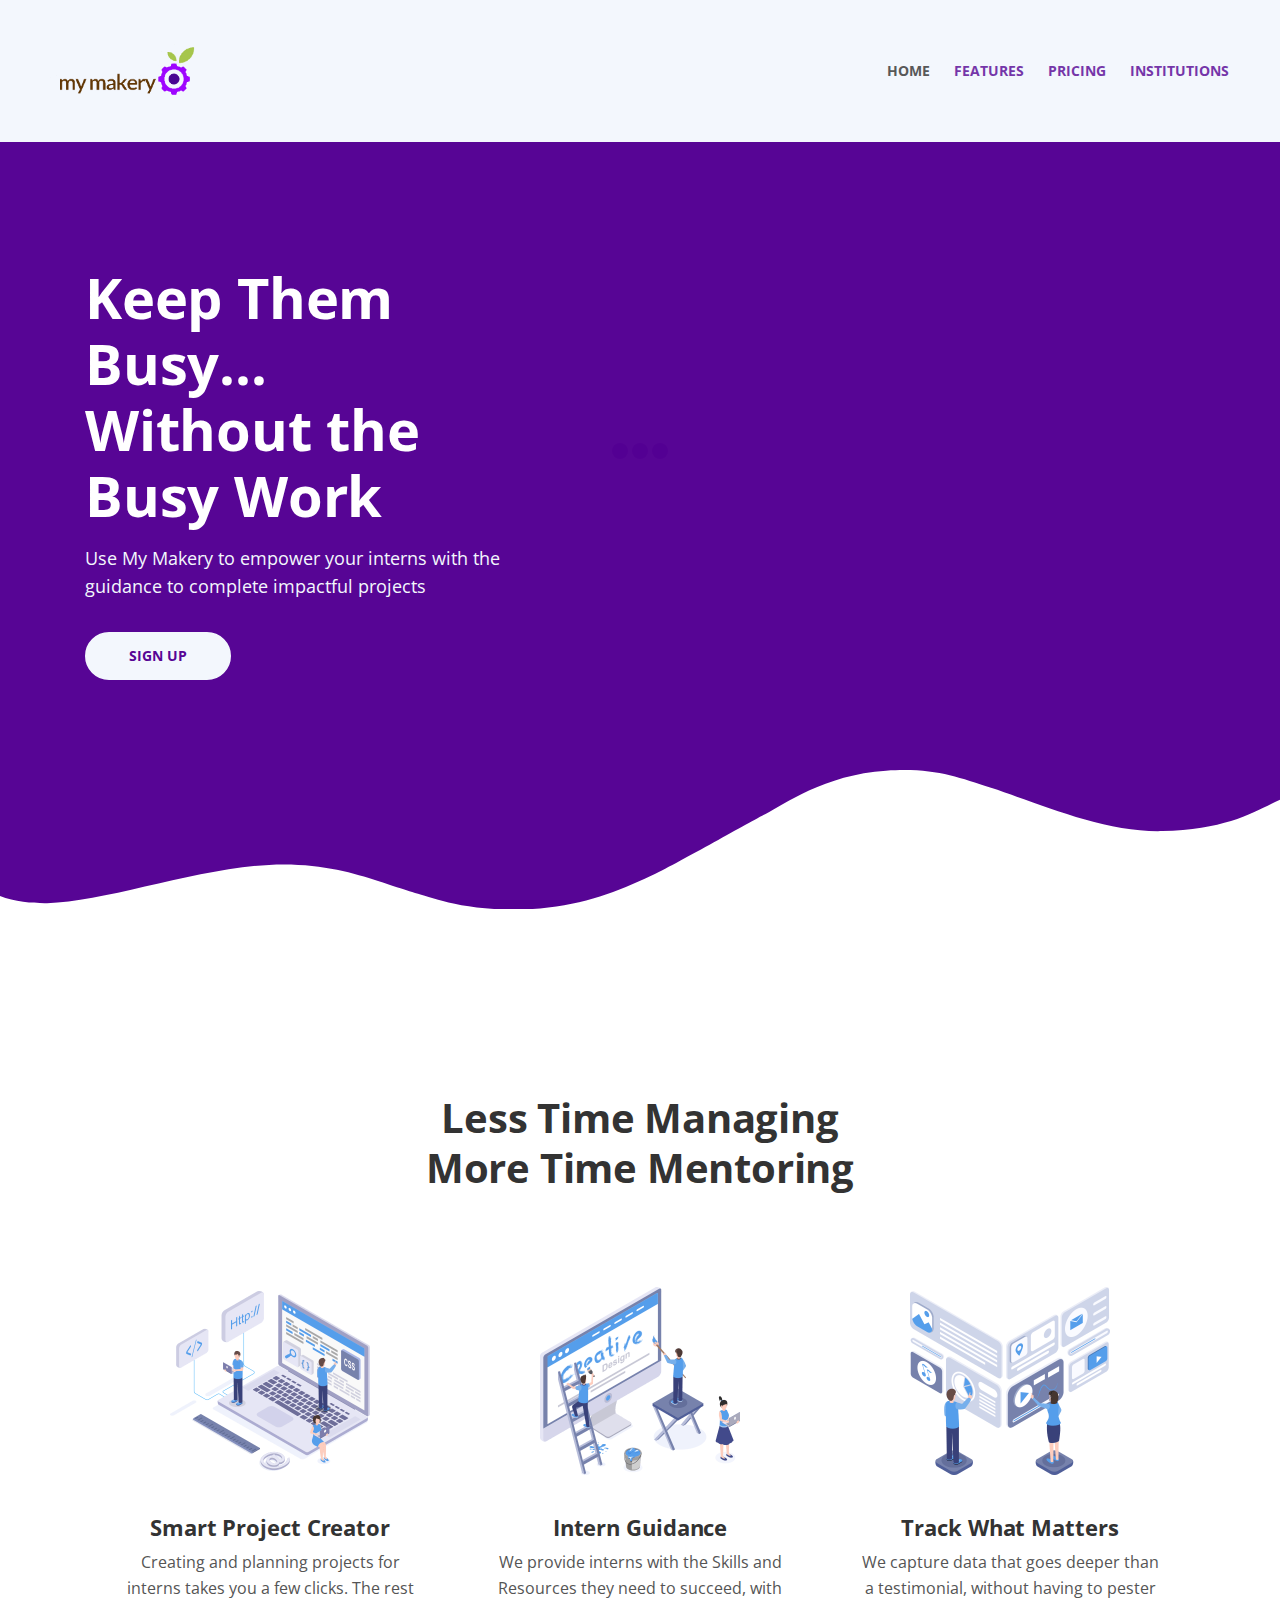
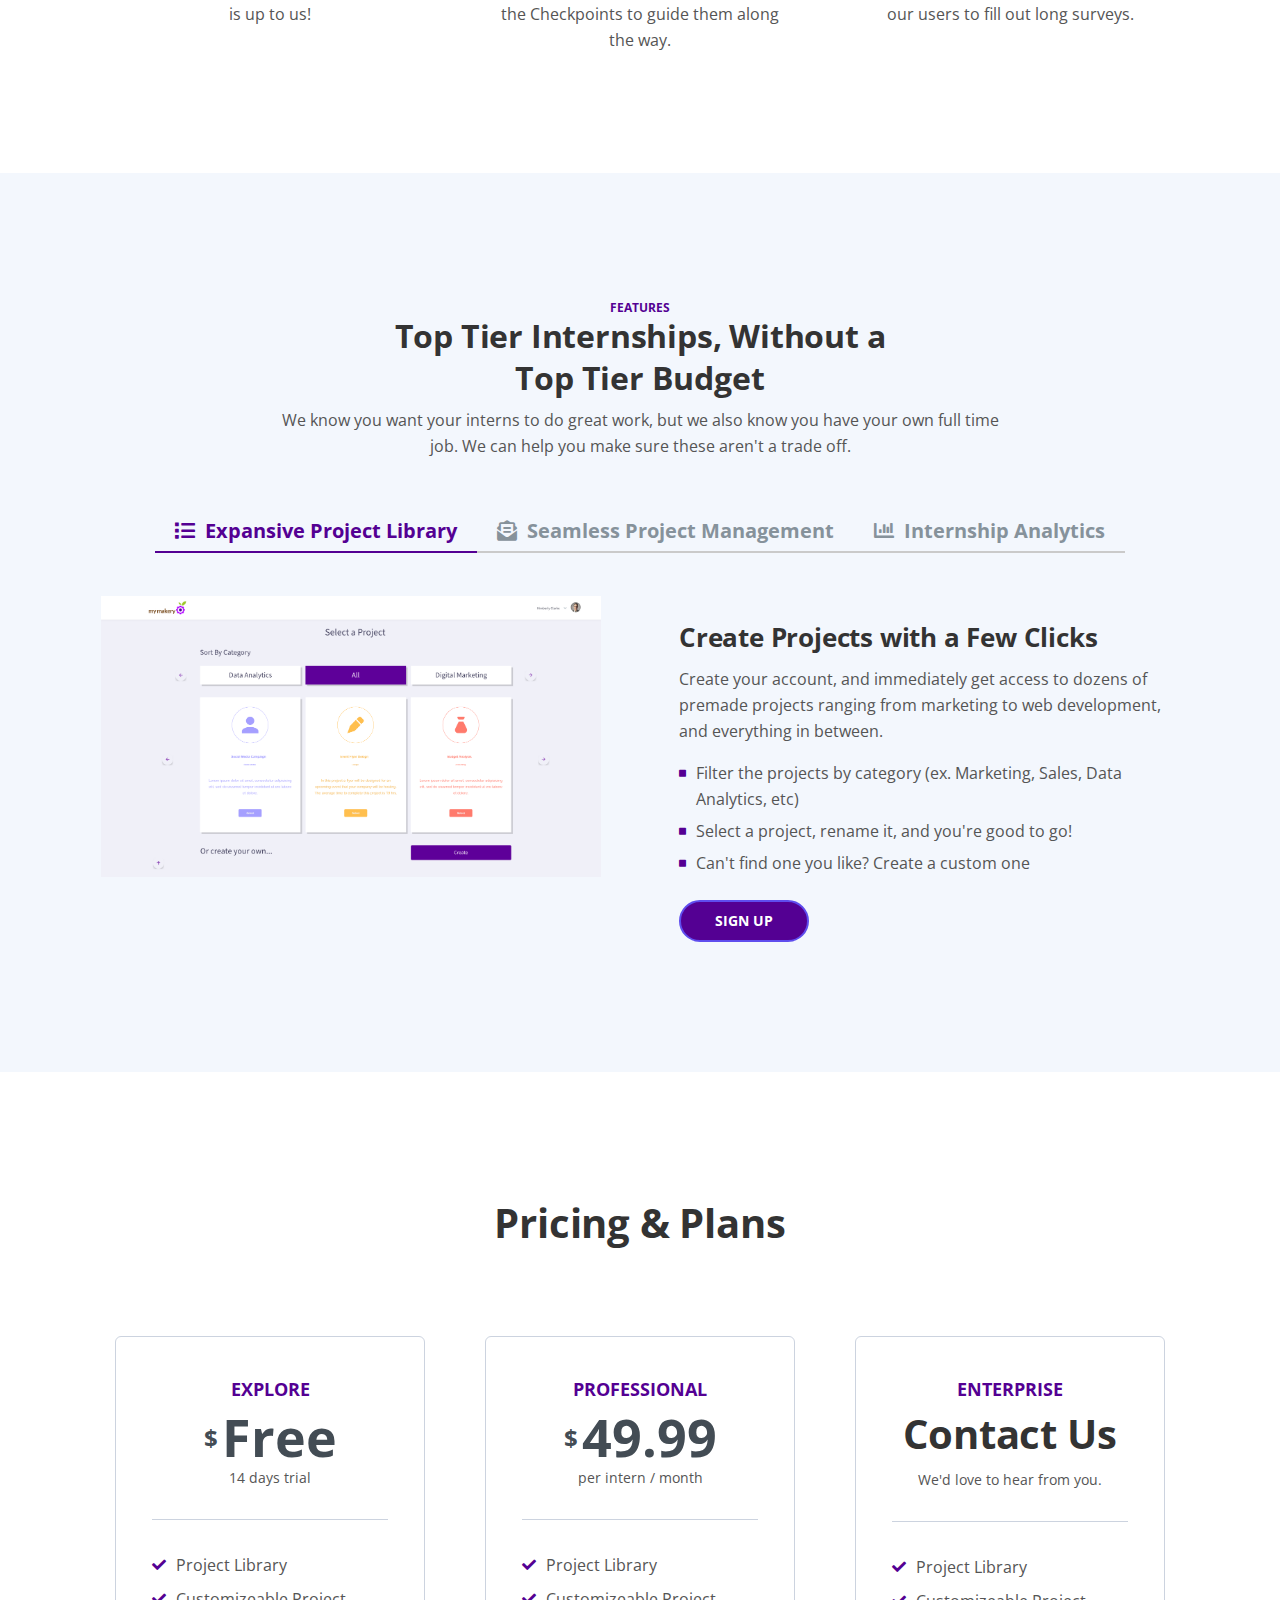
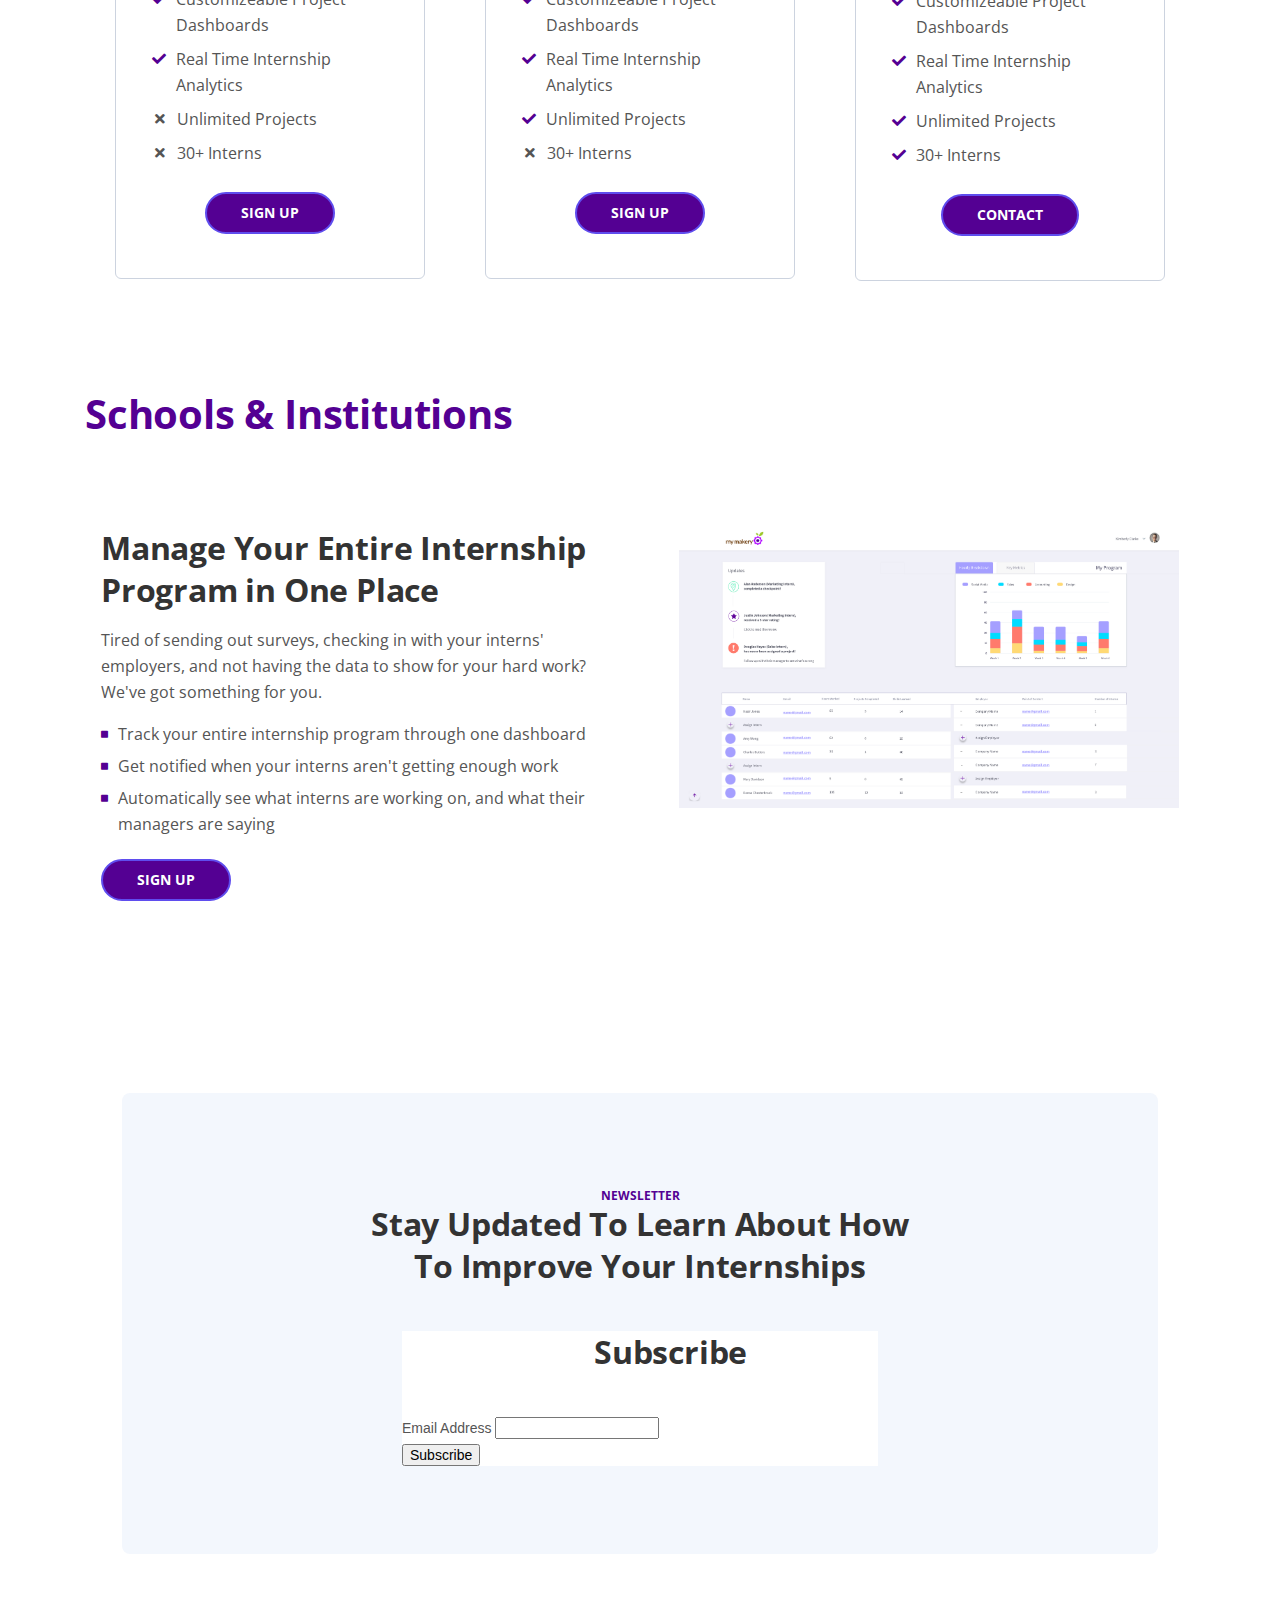
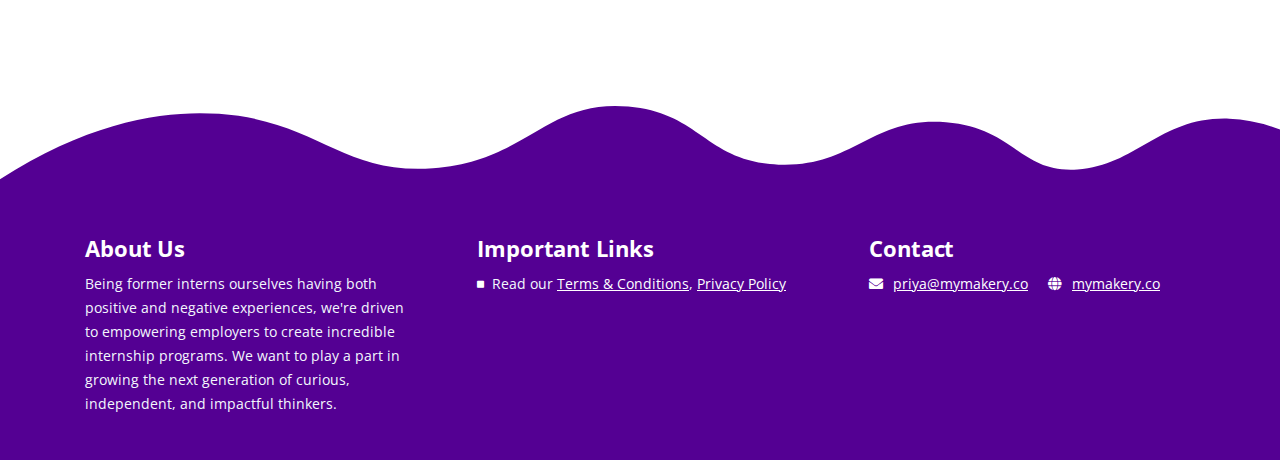
==== commit 929e5884: "Changed Images and  Added Video" ====
--- a/web/index.html
+++ b/web/index.html
@@ -121,11 +121,13 @@
                         </div> <!-- end of text-container -->
                     </div> <!-- end of col -->
                     <div class="col-lg-6 col-xl-7">
-                        <div class="image-container">
-                            <div class="img-wrapper">
-                                <img class="img-fluid header-img" src="images/Dashboard SS.png" alt="alternative">
-                            </div> <!-- end of img-wrapper -->
-                        </div> <!-- end of image-container -->
+                        
+                            
+                                <div class="embed-responsive embed-responsive-16by9 thumbnailVideoWrapper">
+                                  <iframe class="embed-responsive-item" src="https://www.youtube.com/embed/2x1wWwdRKfw?autoplay=1&rel=0&showinfo=0" allowfullscreen="allowfullscreen"></iframe>
+                                </div>
+                            
+                        
                     </div> <!-- end of col -->
                 </div> <!-- end of row -->
             </div> <!-- end of container -->
--- a/web/css/styles.css
+++ b/web/css/styles.css
@@ -1182,6 +1182,9 @@
 	border-top: 1rem solid transparent;
 	border-bottom: 1rem solid transparent;
 }
+.thumbnailVideoWrapper{
+	margin-top: 6em;
+}
 
 @keyframes pulse-border {
 	0% {
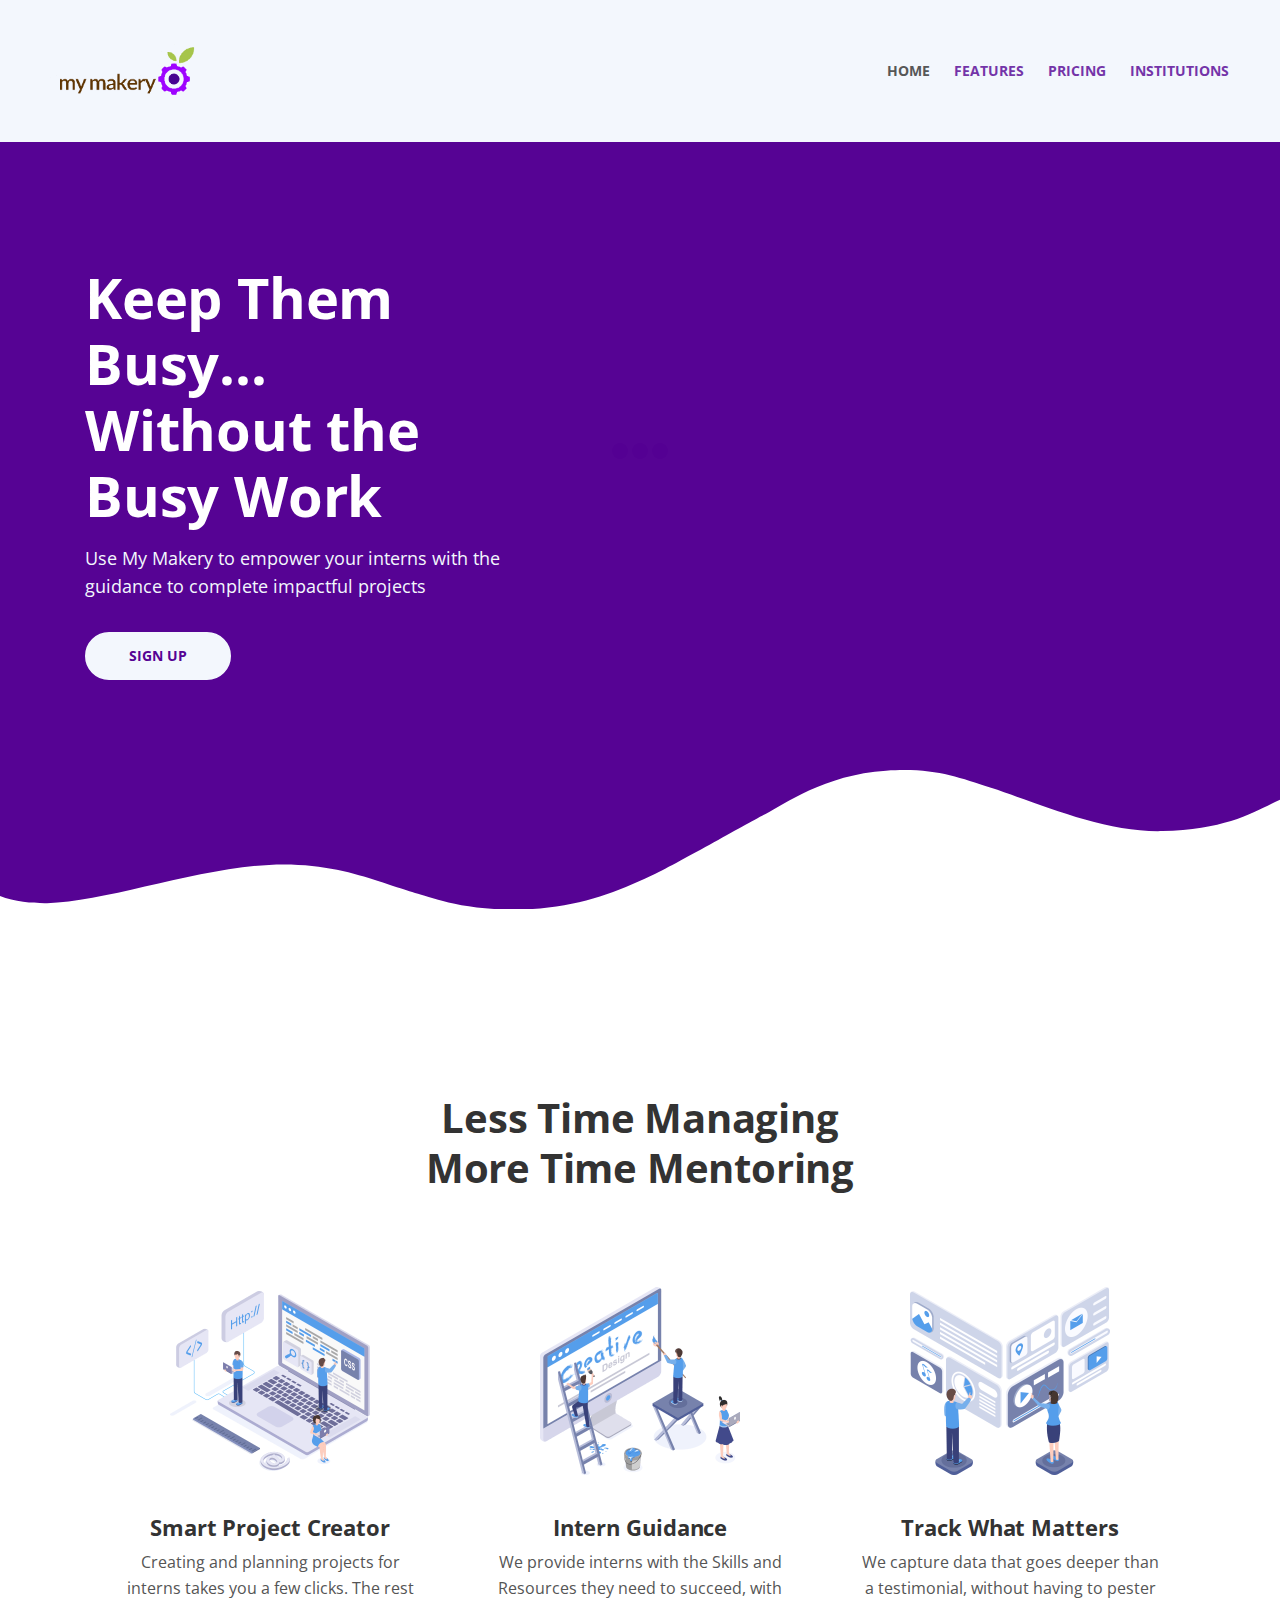
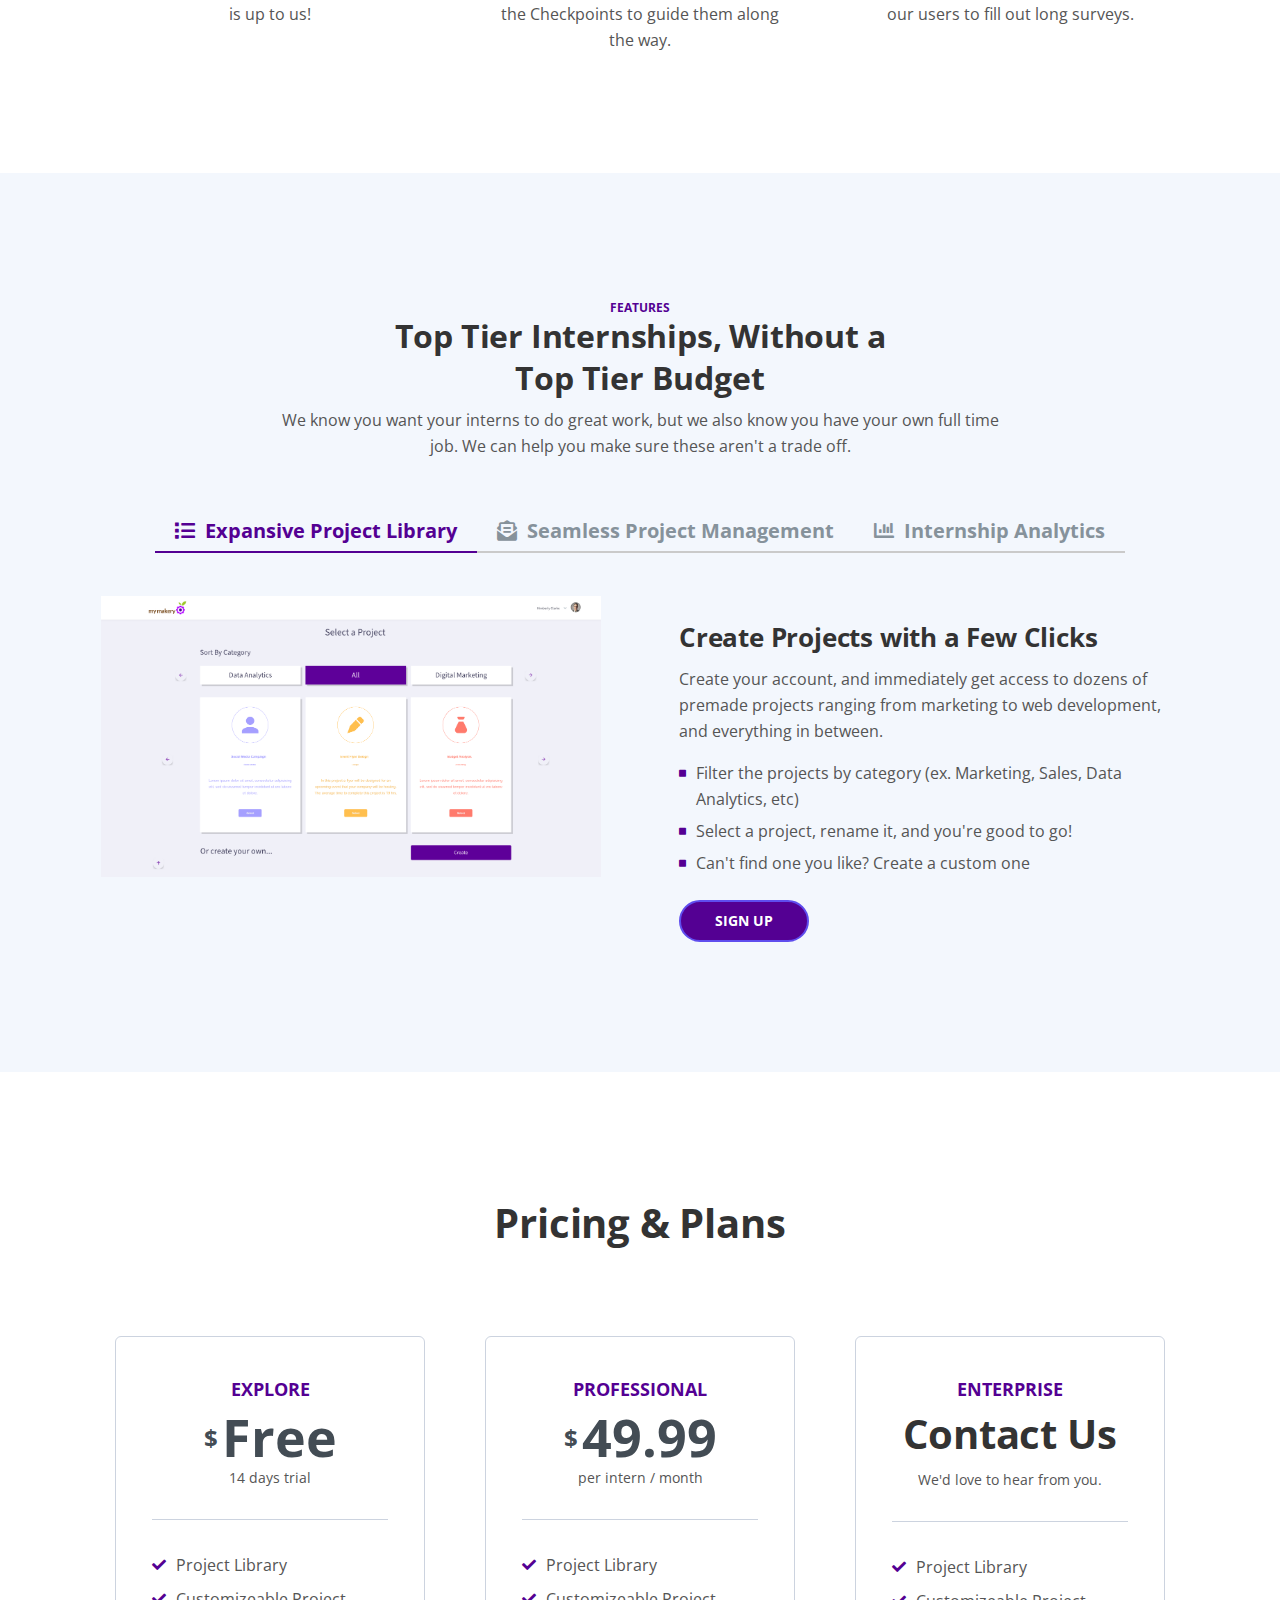
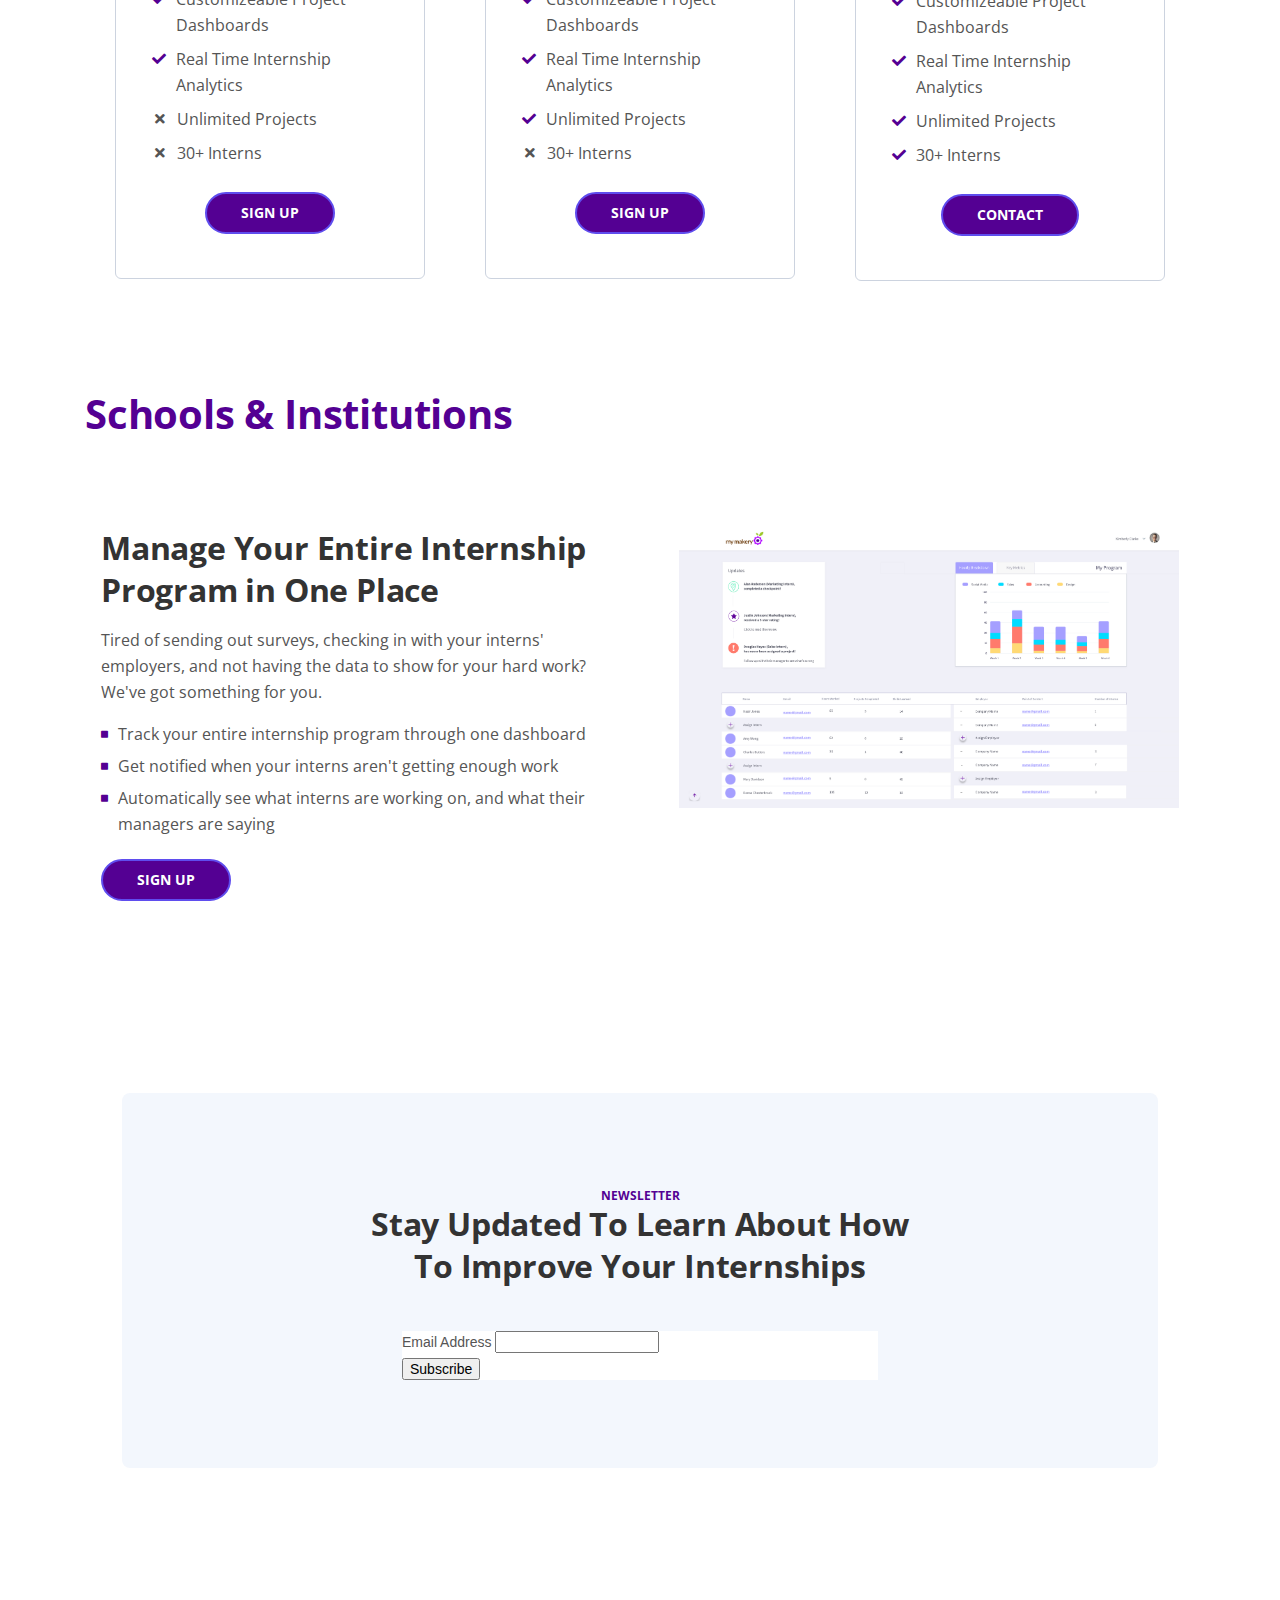
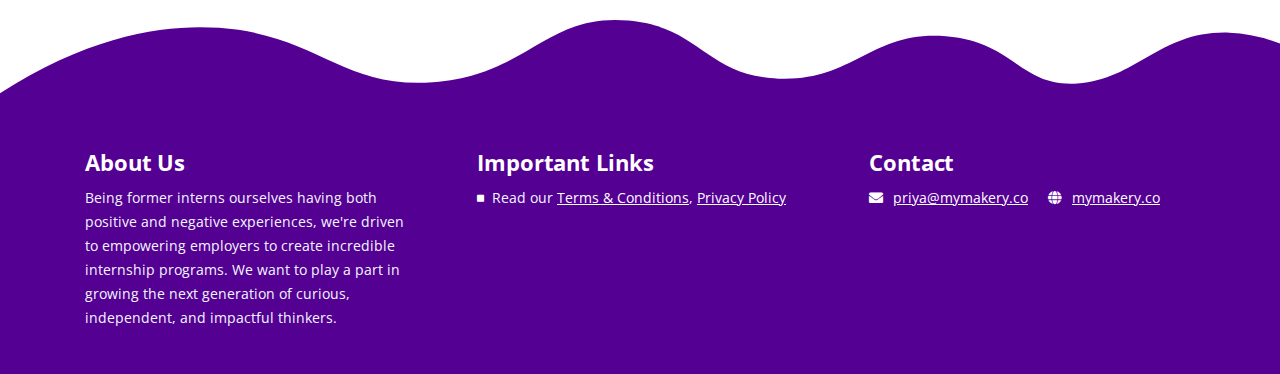
==== commit 43f8505d: "fixing subscribe #2" ====
--- a/web/index.html
+++ b/web/index.html
@@ -915,7 +915,7 @@
                             </div>
                             <div class="form-group"> -->
 
-                    <!-- Begin Mailchimp Signup Form -->
+  <!-- Begin Mailchimp Signup Form -->
 <link href="//cdn-images.mailchimp.com/embedcode/classic-10_7.css" rel="stylesheet" type="text/css">
 <style type="text/css">
 	#mc_embed_signup{background:#fff; clear:left; font:14px Helvetica,Arial,sans-serif; }
@@ -925,7 +925,7 @@
 <div id="mc_embed_signup">
 <form action="https://mymakery.us3.list-manage.com/subscribe/post?u=bf7a864ff790da085204d0a13&amp;id=1bbfc142ea" method="post" id="mc-embedded-subscribe-form" name="mc-embedded-subscribe-form" class="validate" target="_blank" novalidate>
     <div id="mc_embed_signup_scroll">
-	<h2>Subscribe</h2>
+	
 <div class="mc-field-group">
 	<label for="mce-EMAIL">Email Address </label>
 	<input type="email" value="" name="EMAIL" class="required email" id="mce-EMAIL">
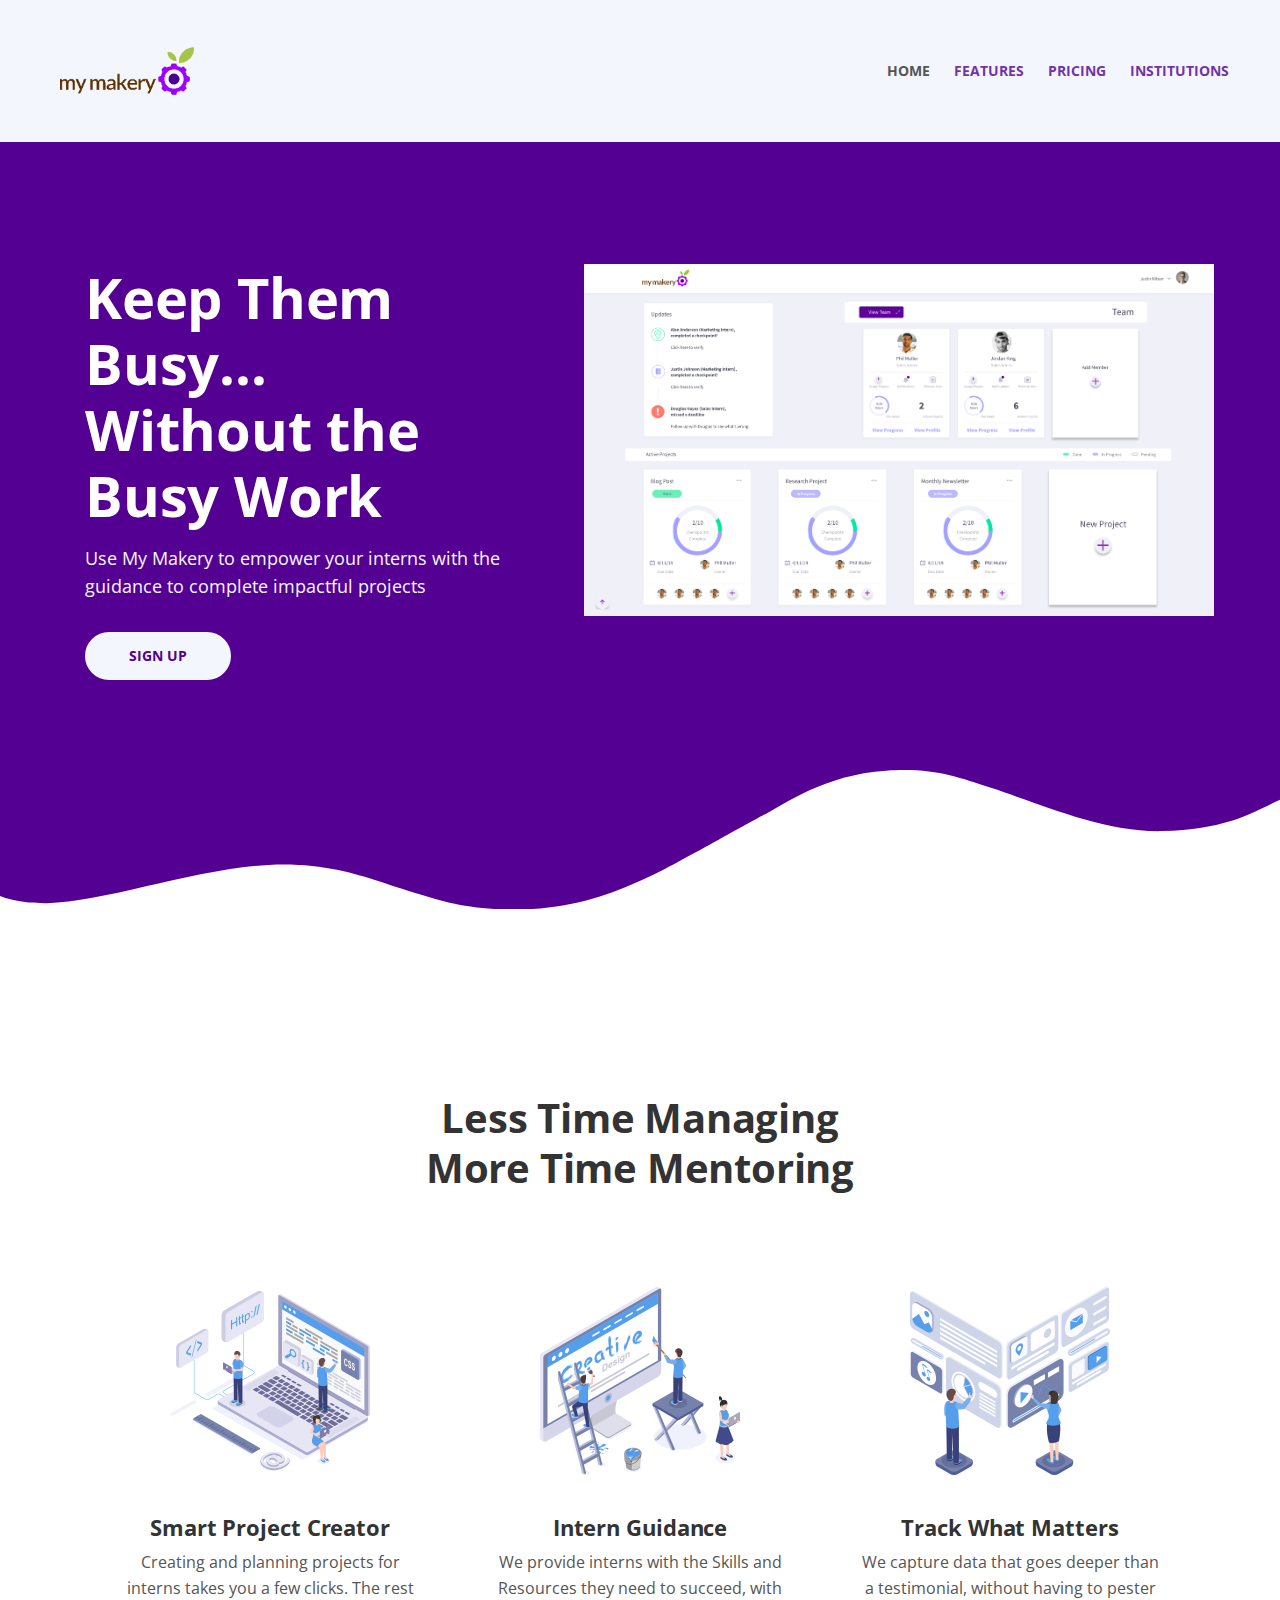
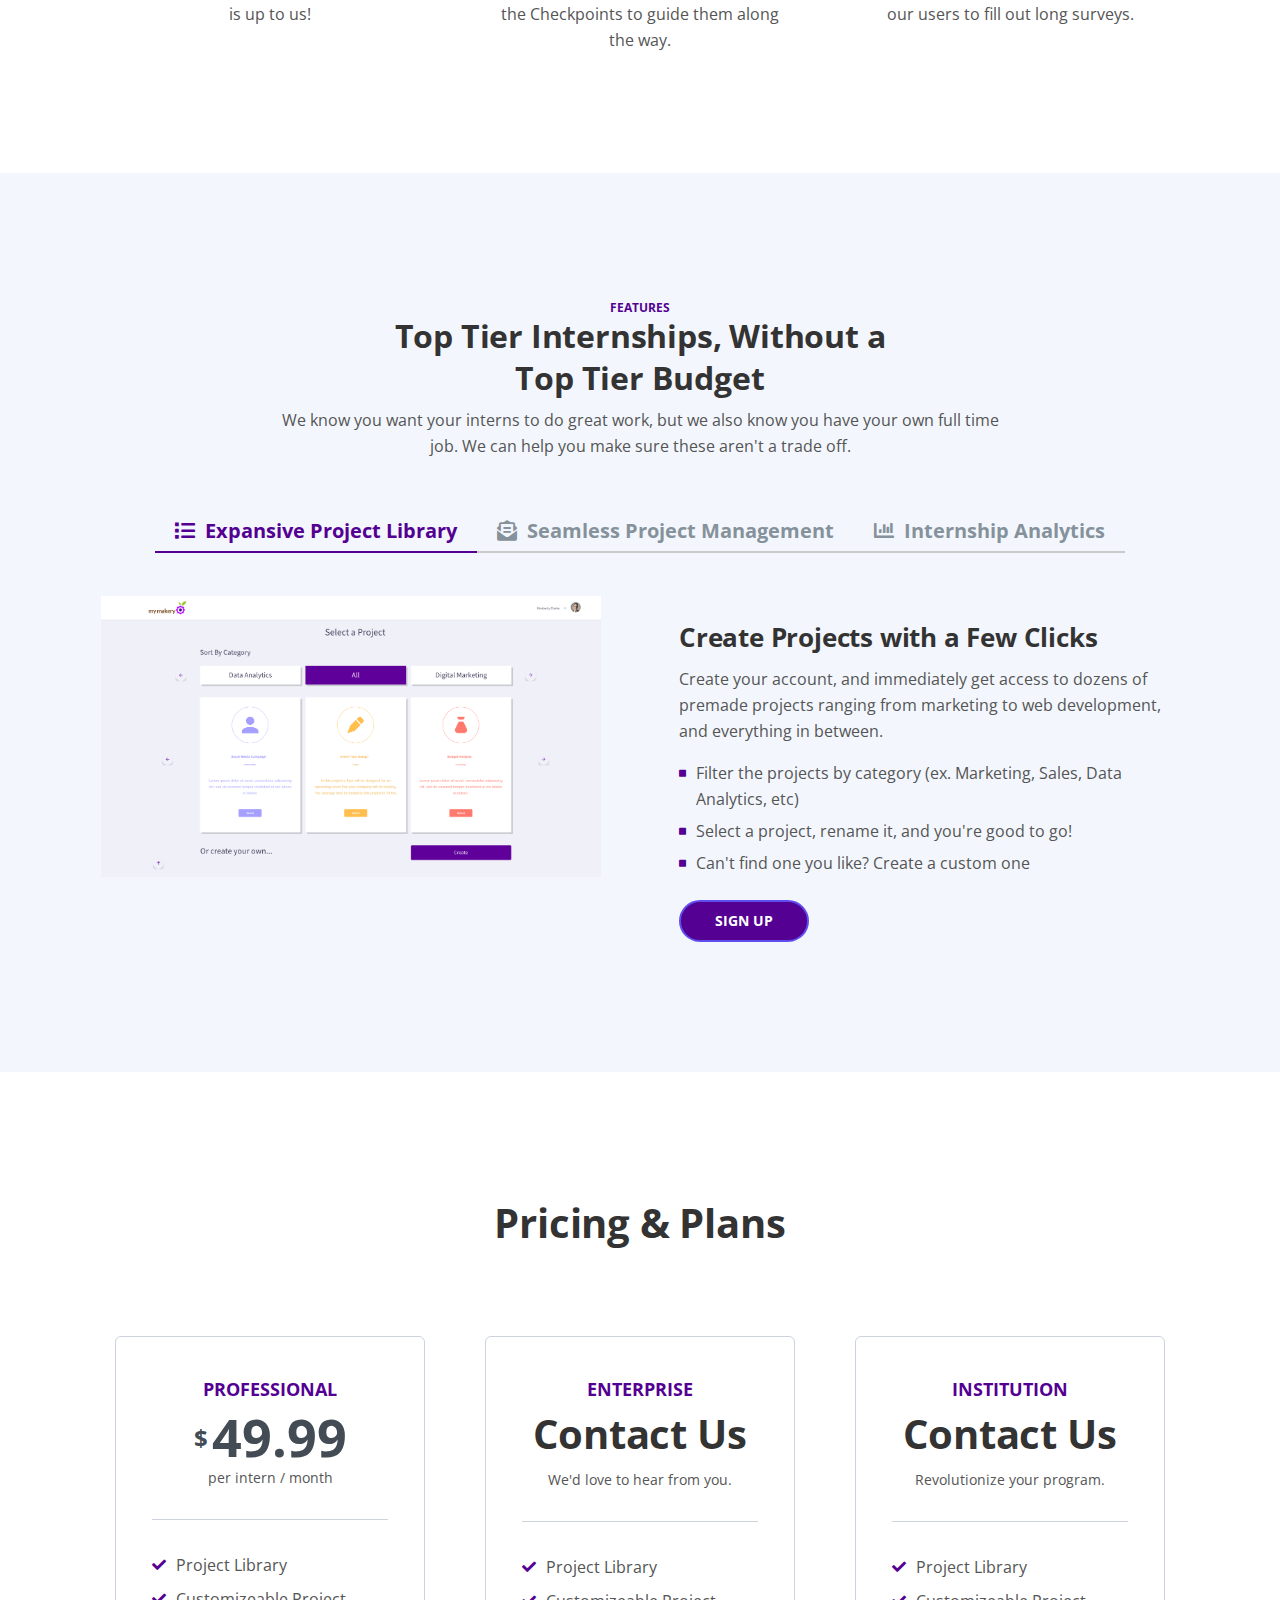
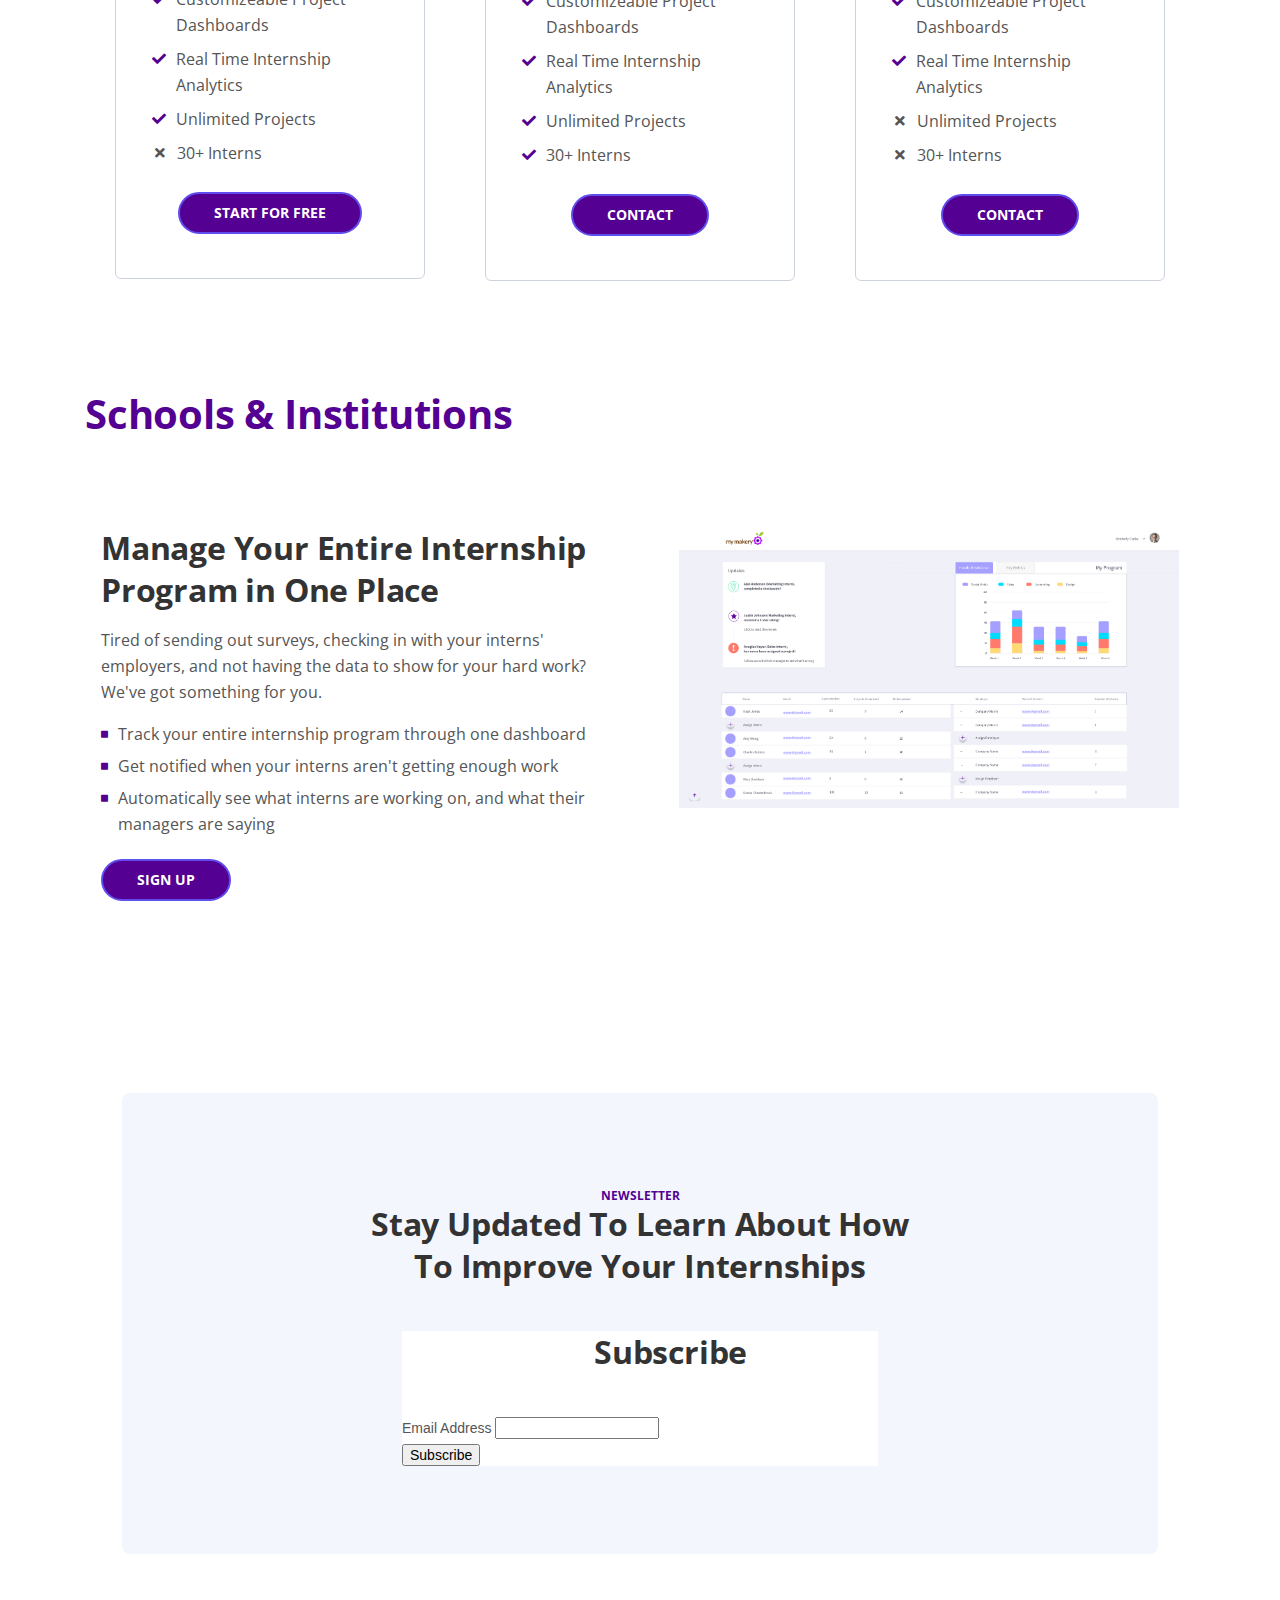
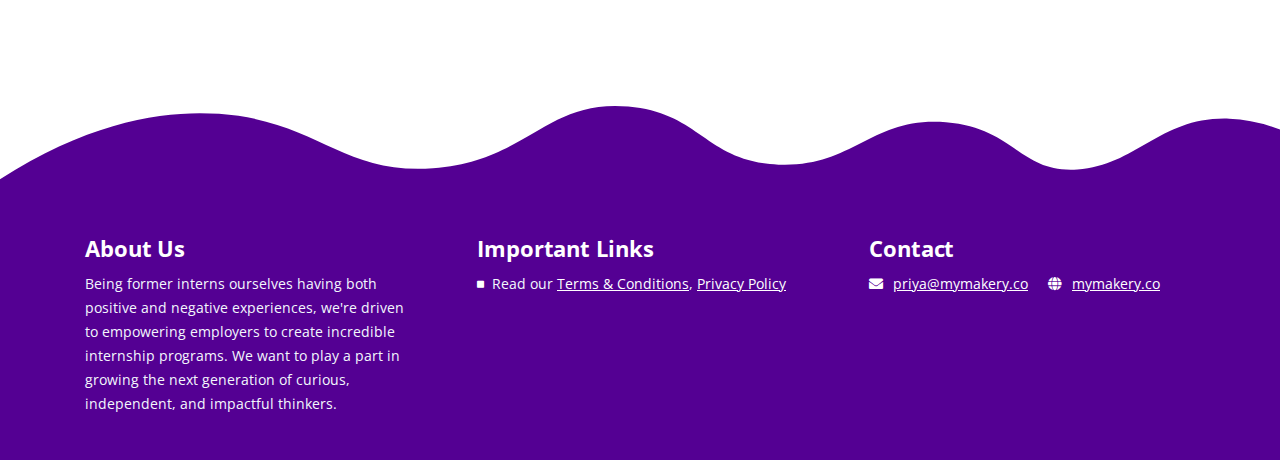
==== commit bdedf831: "changes to pricing" ====
--- a/web/index.html
+++ b/web/index.html
@@ -121,13 +121,11 @@
                         </div> <!-- end of text-container -->
                     </div> <!-- end of col -->
                     <div class="col-lg-6 col-xl-7">
-                        
-                            
-                                <div class="embed-responsive embed-responsive-16by9 thumbnailVideoWrapper">
-                                  <iframe class="embed-responsive-item" src="https://www.youtube.com/embed/2x1wWwdRKfw?autoplay=1&rel=0&showinfo=0" allowfullscreen="allowfullscreen"></iframe>
-                                </div>
-                            
-                        
+                        <div class="image-container">
+                            <div class="img-wrapper">
+                                <img class="img-fluid header-img" src="images/Dashboard SS.png" alt="alternative">
+                            </div> <!-- end of img-wrapper -->
+                        </div> <!-- end of image-container -->
                     </div> <!-- end of col -->
                 </div> <!-- end of row -->
             </div> <!-- end of container -->
@@ -623,37 +621,6 @@
                     <!-- Card-->
                     <div class="card">
                         <div class="card-body">
-                            <div class="card-title">EXPLORE</div>
-                            <div class="price"><span class="currency">$</span><span class="value">Free</span></div>
-                            <div class="frequency">14 days trial</div>
-                            <div class="divider"></div>
-                            <ul class="list-unstyled li-space-lg">
-                              <li class="media">
-                                  <i class="fas fa-check"></i><div class="media-body">Project Library</div>
-                              </li>
-                              <li class="media">
-                                  <i class="fas fa-check"></i><div class="media-body">Customizeable Project Dashboards</div>
-                              </li>
-                              <li class="media">
-                                  <i class="fas fa-check"></i><div class="media-body">Real Time Internship Analytics</div>
-                              </li>
-                              <li class="media">
-                                  <i class="fas fa-times"></i><div class="media-body">Unlimited Projects</div>
-                              </li>
-                              <li class="media">
-                                  <i class="fas fa-times"></i><div class="media-body">30+ Interns</div>
-                              </li>
-                            </ul>
-                            <div class="button-wrapper">
-                                <a class="btn-solid-reg page-scroll" href="https://docs.google.com/forms/d/e/1FAIpQLSdPTsqbJqR1Oydkr-O_1Sy0Uz3x-VZK2e274xGVEqbRsJ0ydg/viewform?usp=sf_link">SIGN UP</a>
-                            </div>
-                        </div>
-                    </div> <!-- end of card -->
-                    <!-- end of card -->
-
-                    <!-- Card-->
-                    <div class="card">
-                        <div class="card-body">
                             <div class="card-title">PROFESSIONAL</div>
                             <div class="price"><span class="currency">$</span><span class="value">49.99</span></div>
                             <div class="frequency">per intern / month</div>
@@ -676,7 +643,7 @@
                               </li>
                             </ul>
                             <div class="button-wrapper">
-                                <a class="btn-solid-reg page-scroll" href="https://docs.google.com/forms/d/e/1FAIpQLSdPTsqbJqR1Oydkr-O_1Sy0Uz3x-VZK2e274xGVEqbRsJ0ydg/viewform?usp=sf_link">SIGN UP</a>
+                                <a class="btn-solid-reg page-scroll" href="https://docs.google.com/forms/d/e/1FAIpQLSdPTsqbJqR1Oydkr-O_1Sy0Uz3x-VZK2e274xGVEqbRsJ0ydg/viewform?usp=sf_link">START FOR FREE</a>
                             </div>
                         </div>
                     </div> <!-- end of card -->
@@ -715,6 +682,35 @@
                         </div>
                     </div> <!-- end of card -->
                     <!-- end of card -->
+                    <div class="card">
+                        <div class="card-body">
+                            <div class="card-title">INSTITUTION</div>
+                            <div class="price"><span class="value"><h1>Contact Us</h1></span></div>
+                            <div class="frequency">Revolutionize your program.</div>
+                            <div class="divider"></div>
+                            <ul class="list-unstyled li-space-lg">
+                              <li class="media">
+                                  <i class="fas fa-check"></i><div class="media-body">Project Library</div>
+                              </li>
+                              <li class="media">
+                                  <i class="fas fa-check"></i><div class="media-body">Customizeable Project Dashboards</div>
+                              </li>
+                              <li class="media">
+                                  <i class="fas fa-check"></i><div class="media-body">Real Time Internship Analytics</div>
+                              </li>
+                              <li class="media">
+                                  <i class="fas fa-times"></i><div class="media-body">Unlimited Projects</div>
+                              </li>
+                              <li class="media">
+                                  <i class="fas fa-times"></i><div class="media-body">30+ Interns</div>
+                              </li>
+                            </ul>
+                            <div class="button-wrapper">
+                                <a class="btn-solid-reg page-scroll" href="https://docs.google.com/forms/d/e/1FAIpQLSeMYriOw0aM7jVmE6z2gyJ8vcNm9kzGhzzKAotsDw9a7_MXmw/viewform?usp=sf_link">CONTACT</a>
+                            </div>
+                        </div>
+                    </div> <!-- end of card -->
+                    <!-- end of card -->
 
                 </div> <!-- end of col -->
             </div> <!-- end of row -->
@@ -915,7 +911,7 @@
                             </div>
                             <div class="form-group"> -->
 
-  <!-- Begin Mailchimp Signup Form -->
+                    <!-- Begin Mailchimp Signup Form -->
 <link href="//cdn-images.mailchimp.com/embedcode/classic-10_7.css" rel="stylesheet" type="text/css">
 <style type="text/css">
 	#mc_embed_signup{background:#fff; clear:left; font:14px Helvetica,Arial,sans-serif; }
@@ -925,7 +921,7 @@
 <div id="mc_embed_signup">
 <form action="https://mymakery.us3.list-manage.com/subscribe/post?u=bf7a864ff790da085204d0a13&amp;id=1bbfc142ea" method="post" id="mc-embedded-subscribe-form" name="mc-embedded-subscribe-form" class="validate" target="_blank" novalidate>
     <div id="mc_embed_signup_scroll">
-	
+	<h2>Subscribe</h2>
 <div class="mc-field-group">
 	<label for="mce-EMAIL">Email Address </label>
 	<input type="email" value="" name="EMAIL" class="required email" id="mce-EMAIL">
--- a/web/css/styles.css
+++ b/web/css/styles.css
@@ -32,6 +32,7 @@
 Colors:
 - Backgrounds, buttons, bullets, icons - blue #540093
 - Backgrounds, light button, light body text - light gray #f3f7fd
+- Purple - #540093
 - Headings text - black #333
 - Body text - dark gray #555
 ******************************************/
@@ -1182,9 +1183,6 @@
 	border-top: 1rem solid transparent;
 	border-bottom: 1rem solid transparent;
 }
-.thumbnailVideoWrapper{
-	margin-top: 6em;
-}
 
 @keyframes pulse-border {
 	0% {
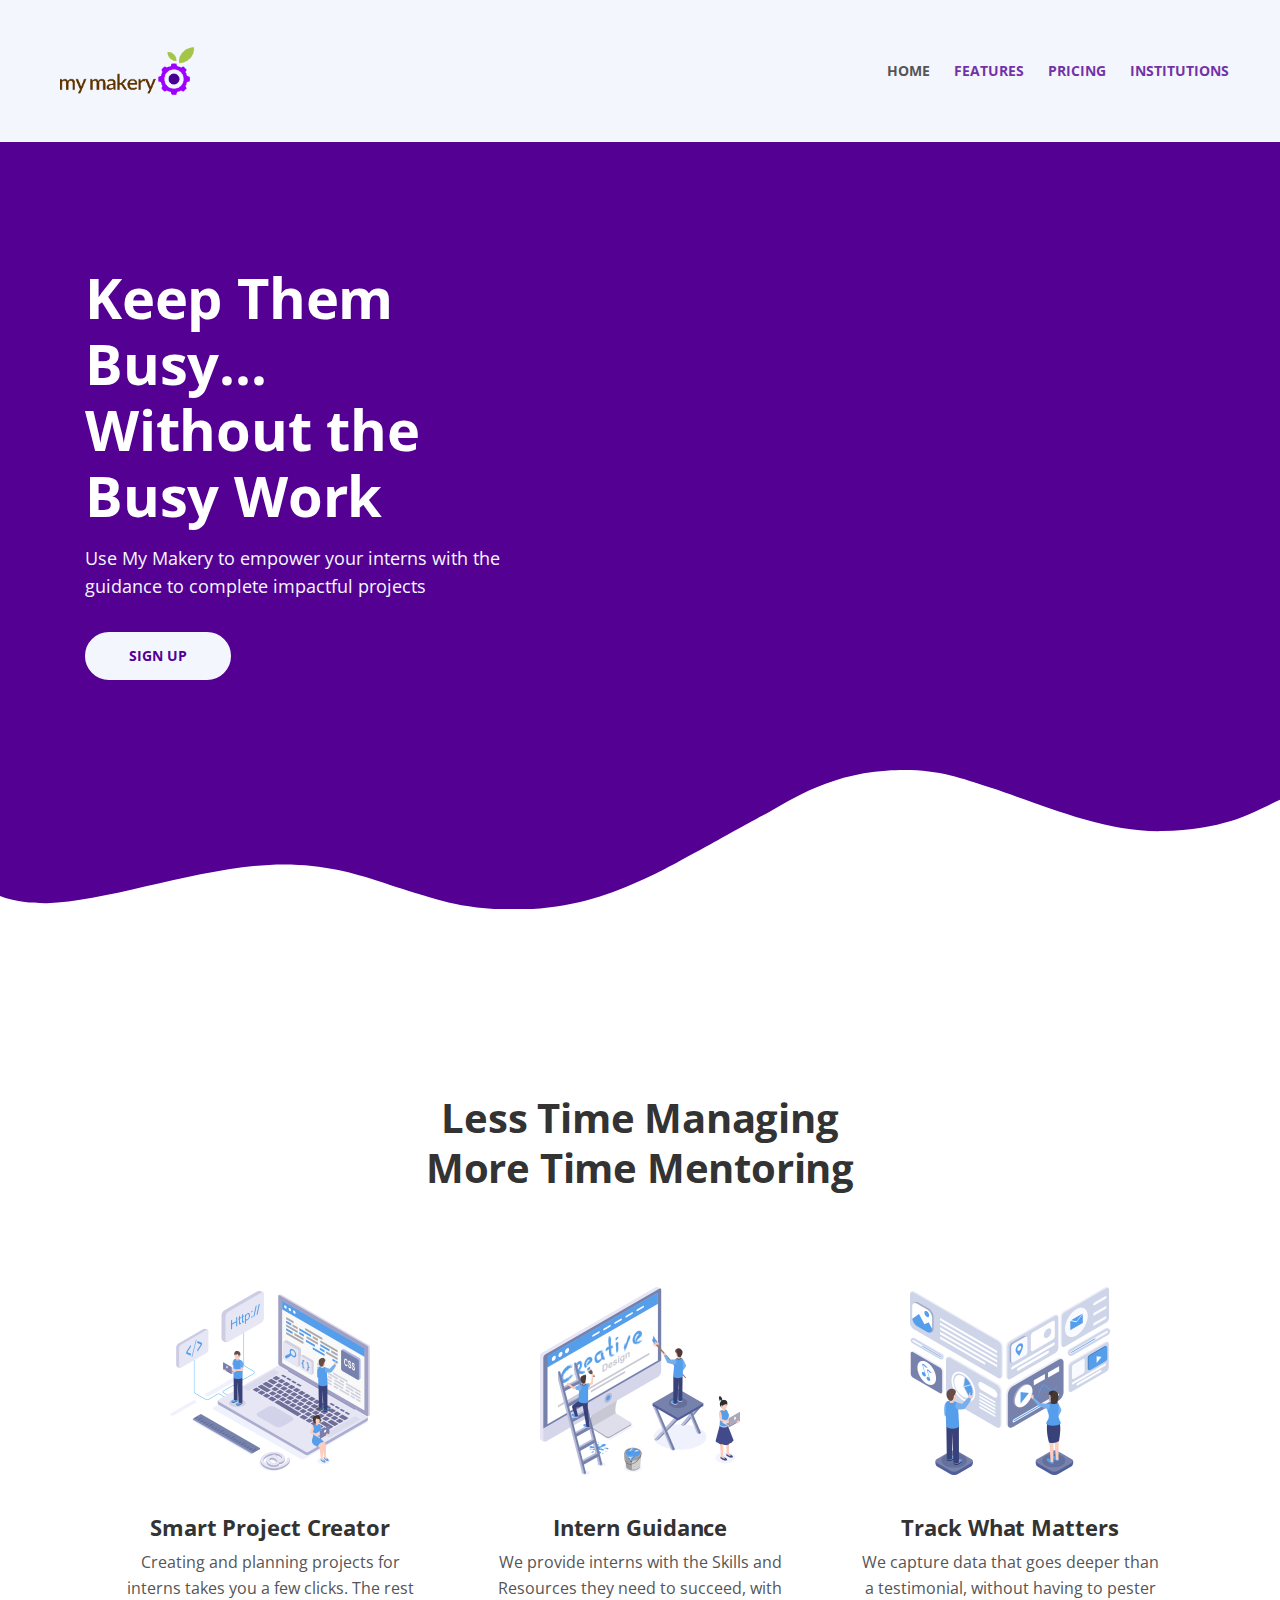
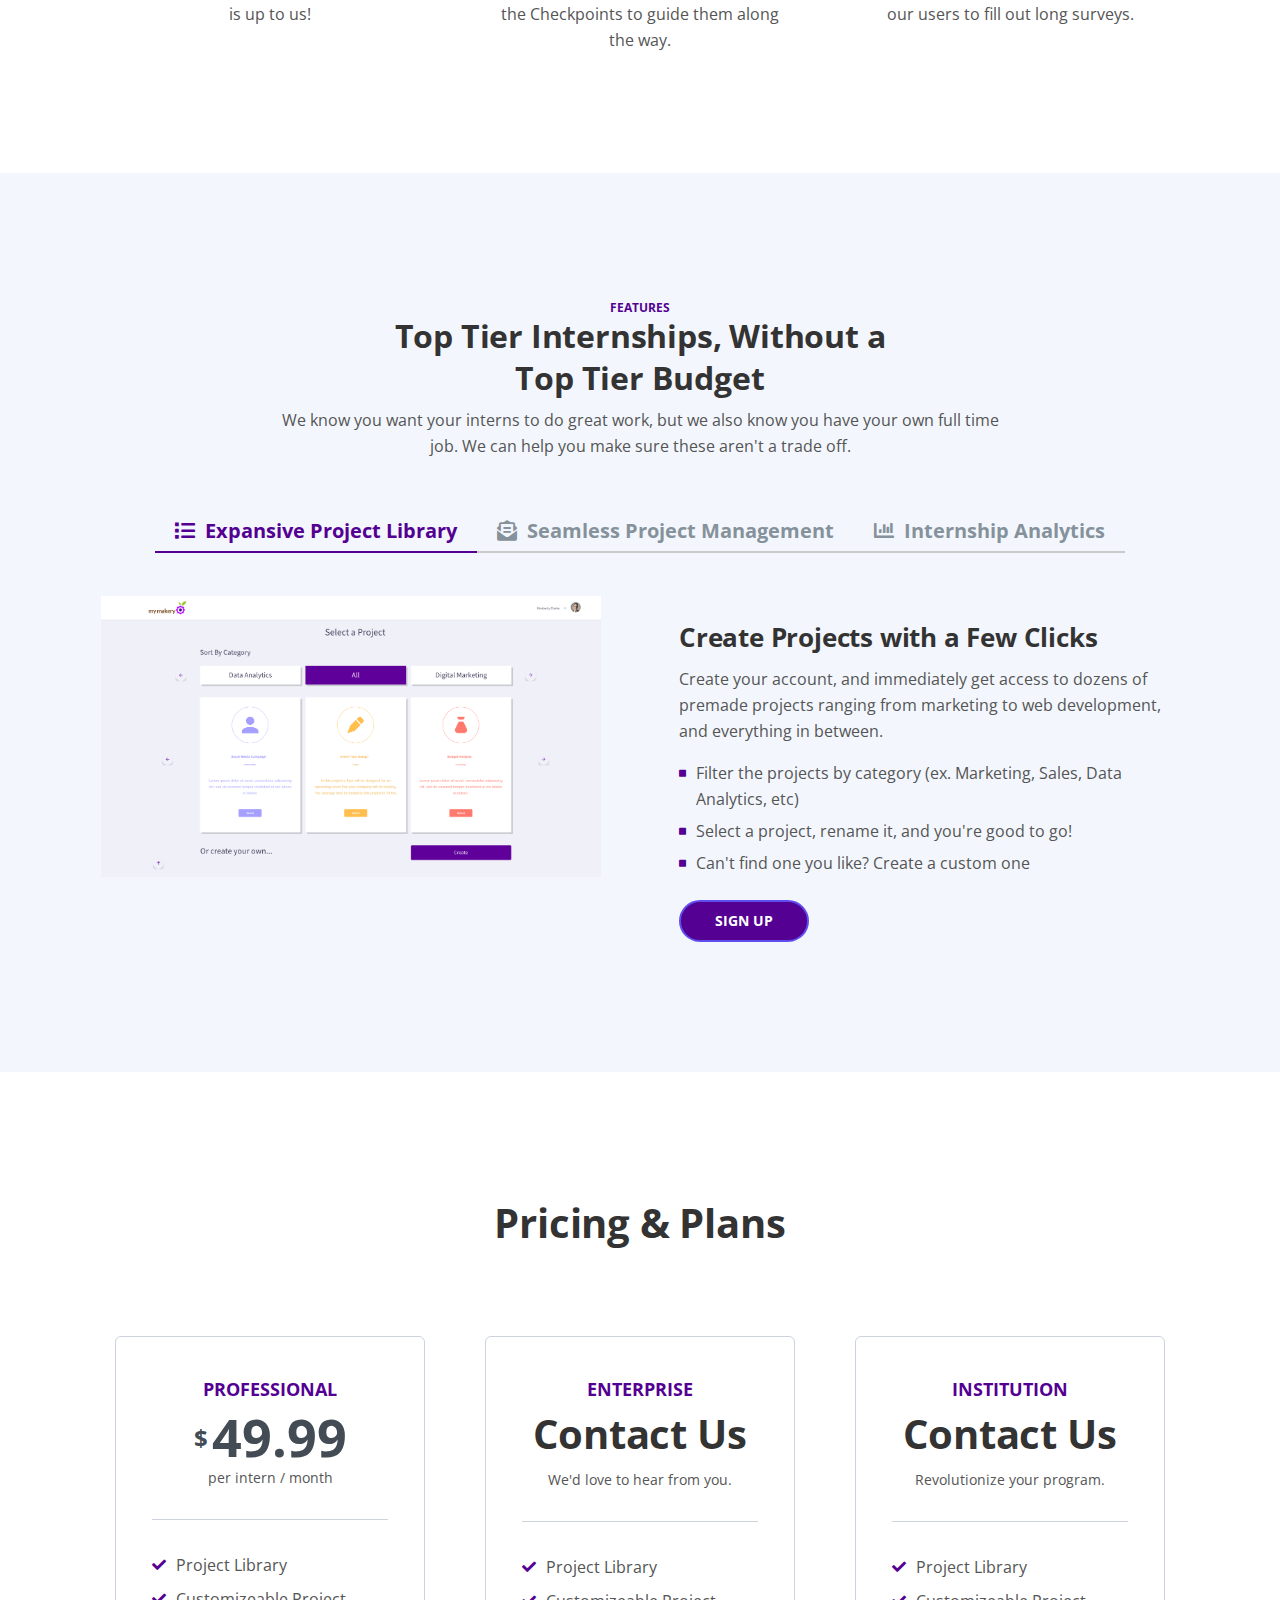
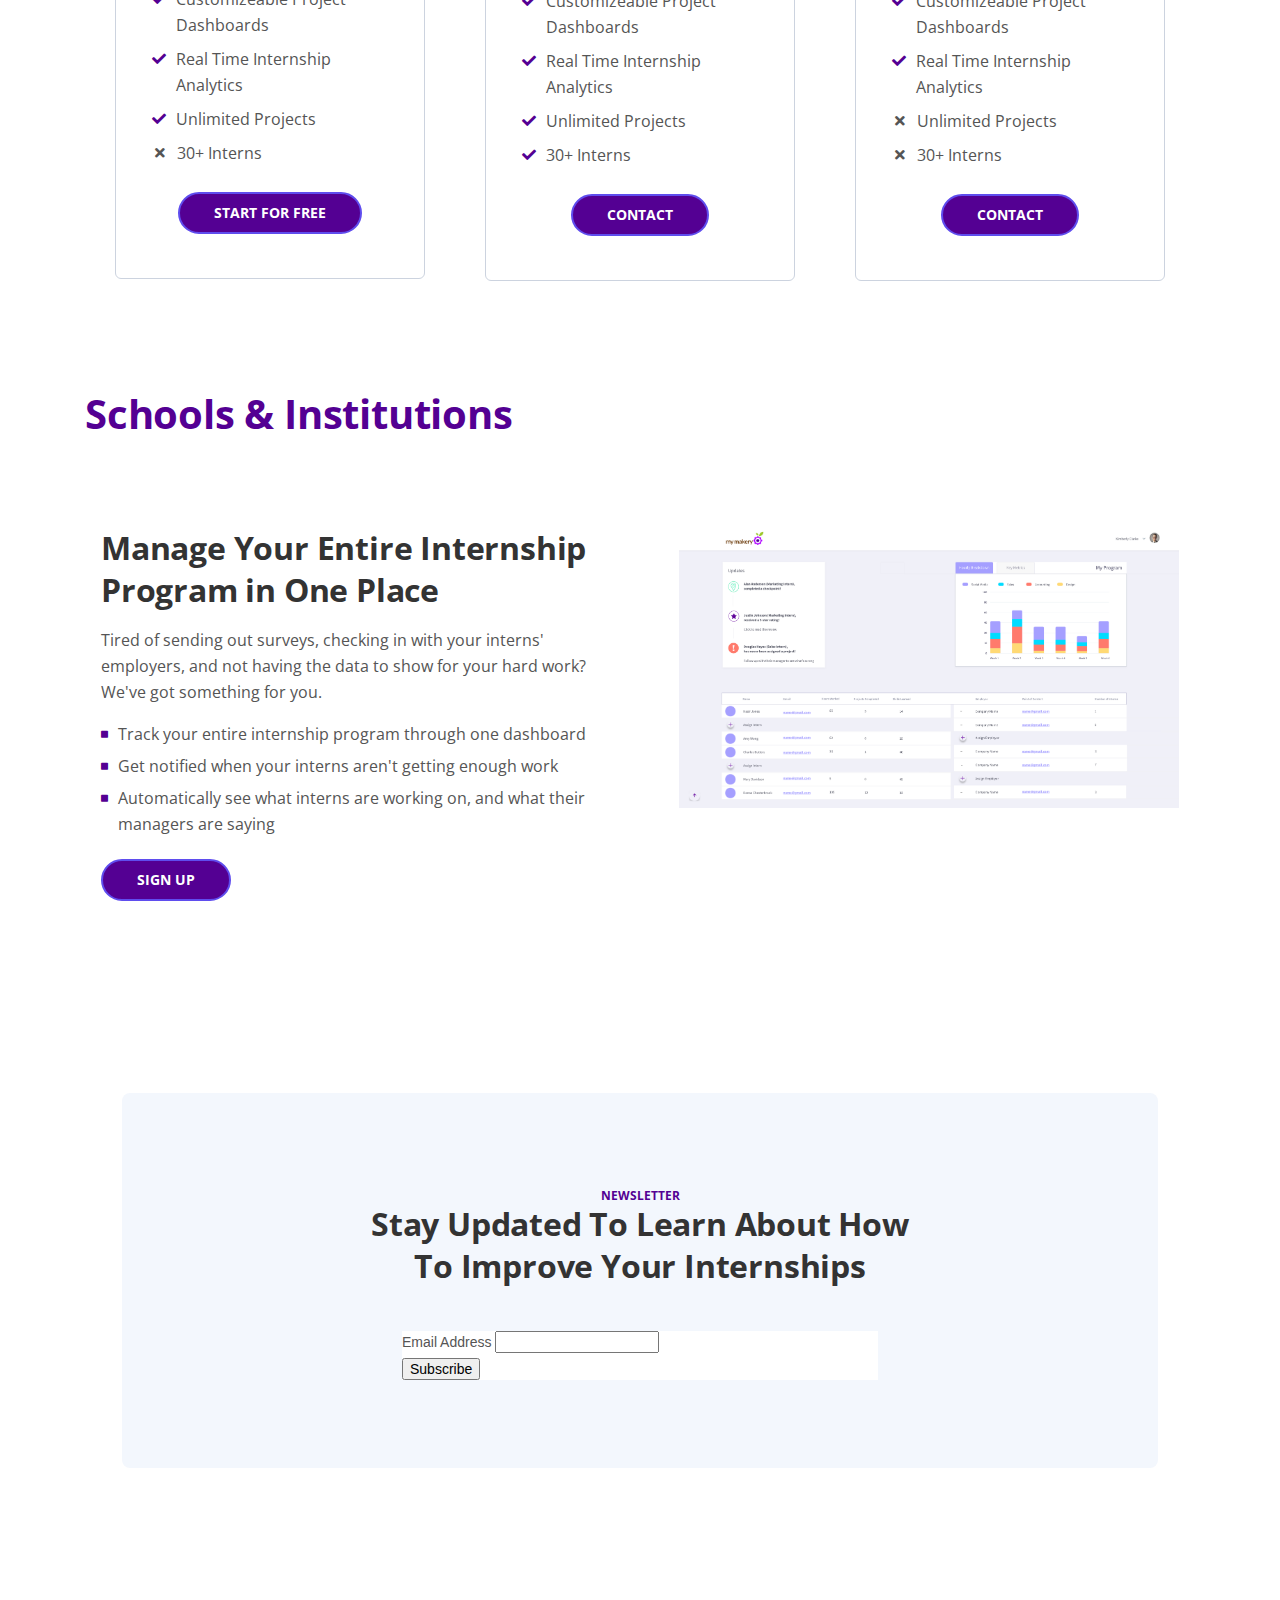
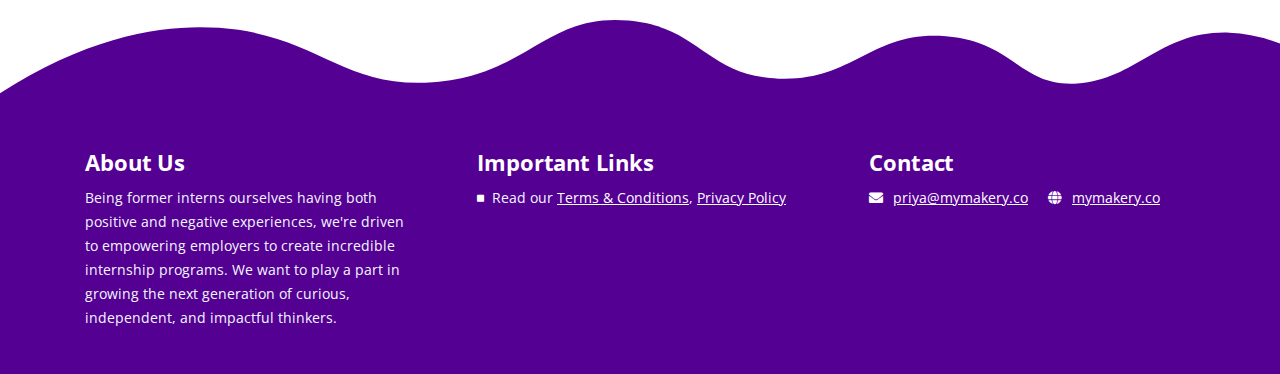
==== commit bc378a6f: "Merge branch 'master' of https://github.com/evanmwilson0821/My-Makery-Landing-Page" ====
--- a/web/index.html
+++ b/web/index.html
@@ -121,11 +121,13 @@
                         </div> <!-- end of text-container -->
                     </div> <!-- end of col -->
                     <div class="col-lg-6 col-xl-7">
-                        <div class="image-container">
-                            <div class="img-wrapper">
-                                <img class="img-fluid header-img" src="images/Dashboard SS.png" alt="alternative">
-                            </div> <!-- end of img-wrapper -->
-                        </div> <!-- end of image-container -->
+                        
+                            
+                                <div class="embed-responsive embed-responsive-16by9 thumbnailVideoWrapper">
+                                  <iframe class="embed-responsive-item" src="https://www.youtube.com/embed/2x1wWwdRKfw?autoplay=1&rel=0&showinfo=0" allowfullscreen="allowfullscreen"></iframe>
+                                </div>
+                            
+                        
                     </div> <!-- end of col -->
                 </div> <!-- end of row -->
             </div> <!-- end of container -->
@@ -911,7 +913,7 @@
                             </div>
                             <div class="form-group"> -->
 
-                    <!-- Begin Mailchimp Signup Form -->
+  <!-- Begin Mailchimp Signup Form -->
 <link href="//cdn-images.mailchimp.com/embedcode/classic-10_7.css" rel="stylesheet" type="text/css">
 <style type="text/css">
 	#mc_embed_signup{background:#fff; clear:left; font:14px Helvetica,Arial,sans-serif; }
@@ -921,7 +923,7 @@
 <div id="mc_embed_signup">
 <form action="https://mymakery.us3.list-manage.com/subscribe/post?u=bf7a864ff790da085204d0a13&amp;id=1bbfc142ea" method="post" id="mc-embedded-subscribe-form" name="mc-embedded-subscribe-form" class="validate" target="_blank" novalidate>
     <div id="mc_embed_signup_scroll">
-	<h2>Subscribe</h2>
+	
 <div class="mc-field-group">
 	<label for="mce-EMAIL">Email Address </label>
 	<input type="email" value="" name="EMAIL" class="required email" id="mce-EMAIL">
--- a/web/css/styles.css
+++ b/web/css/styles.css
@@ -1183,6 +1183,9 @@
 	border-top: 1rem solid transparent;
 	border-bottom: 1rem solid transparent;
 }
+.thumbnailVideoWrapper{
+	margin-top: 6em;
+}
 
 @keyframes pulse-border {
 	0% {
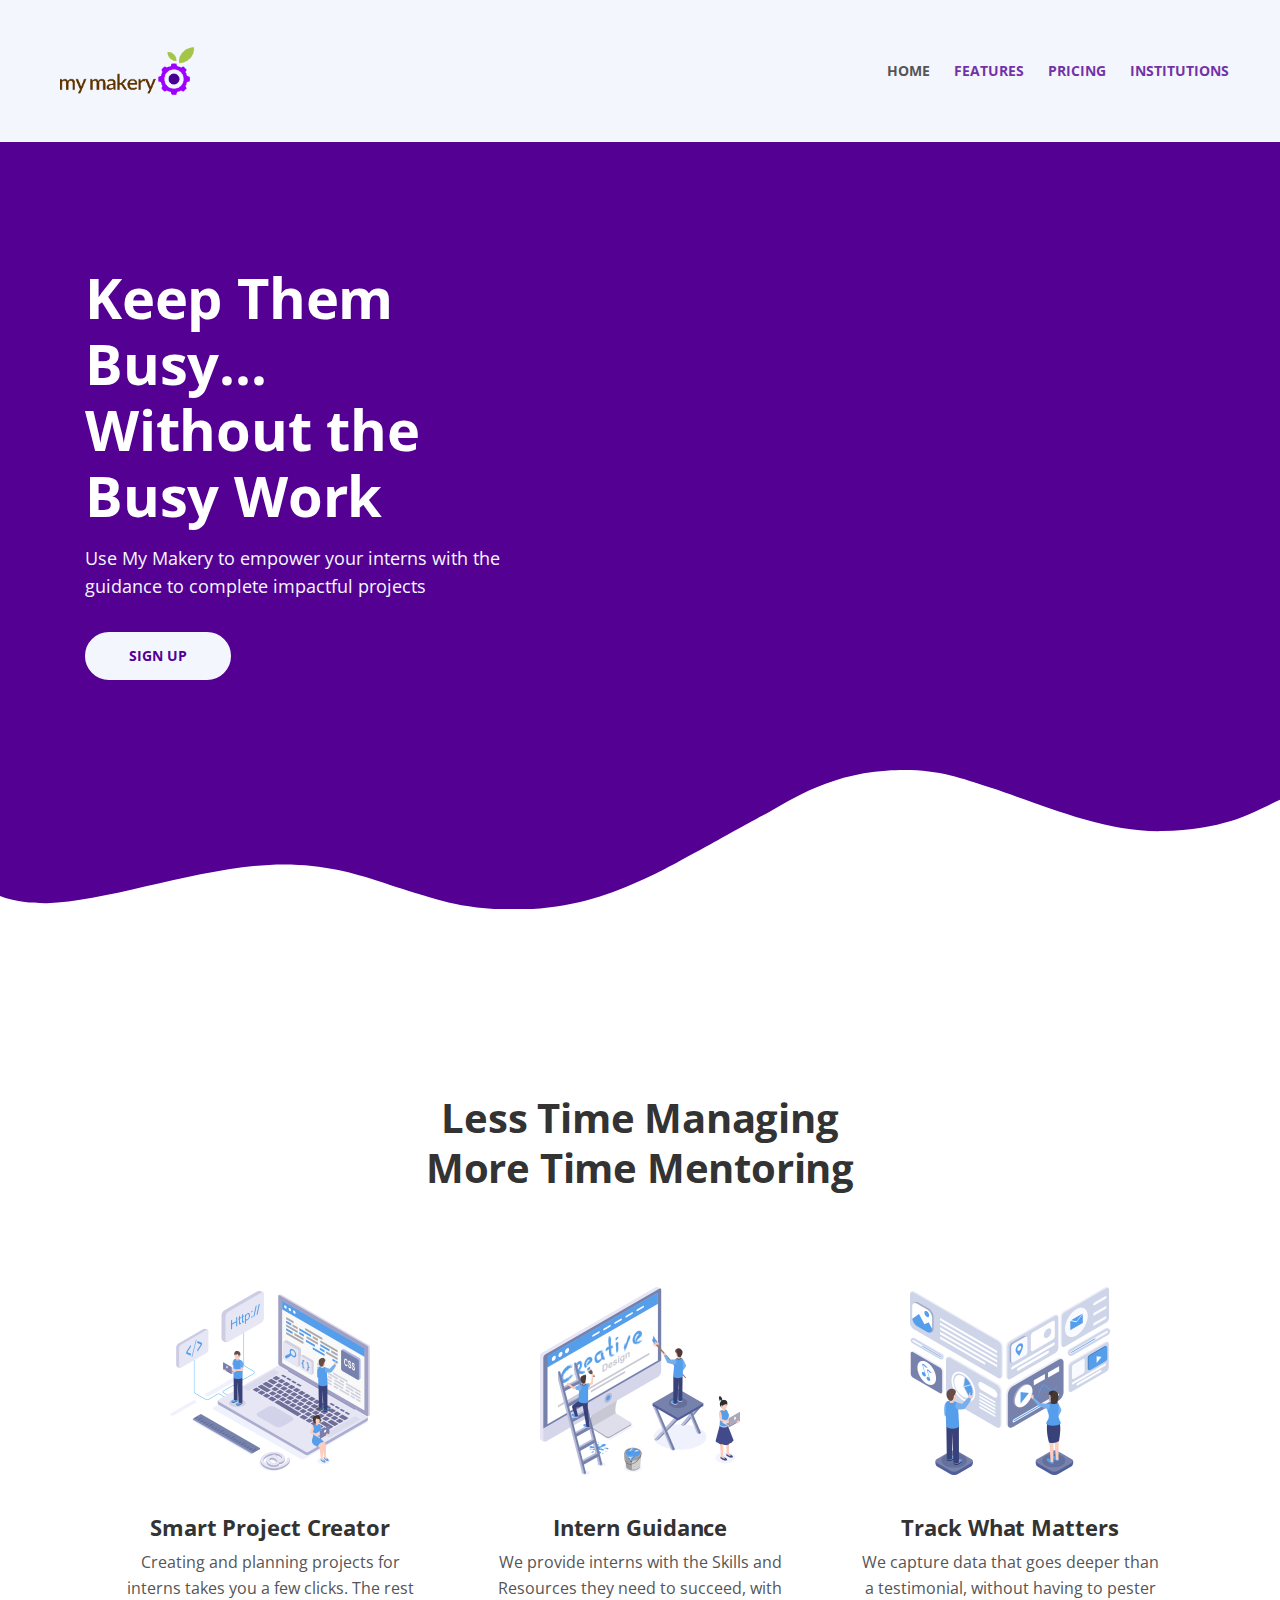
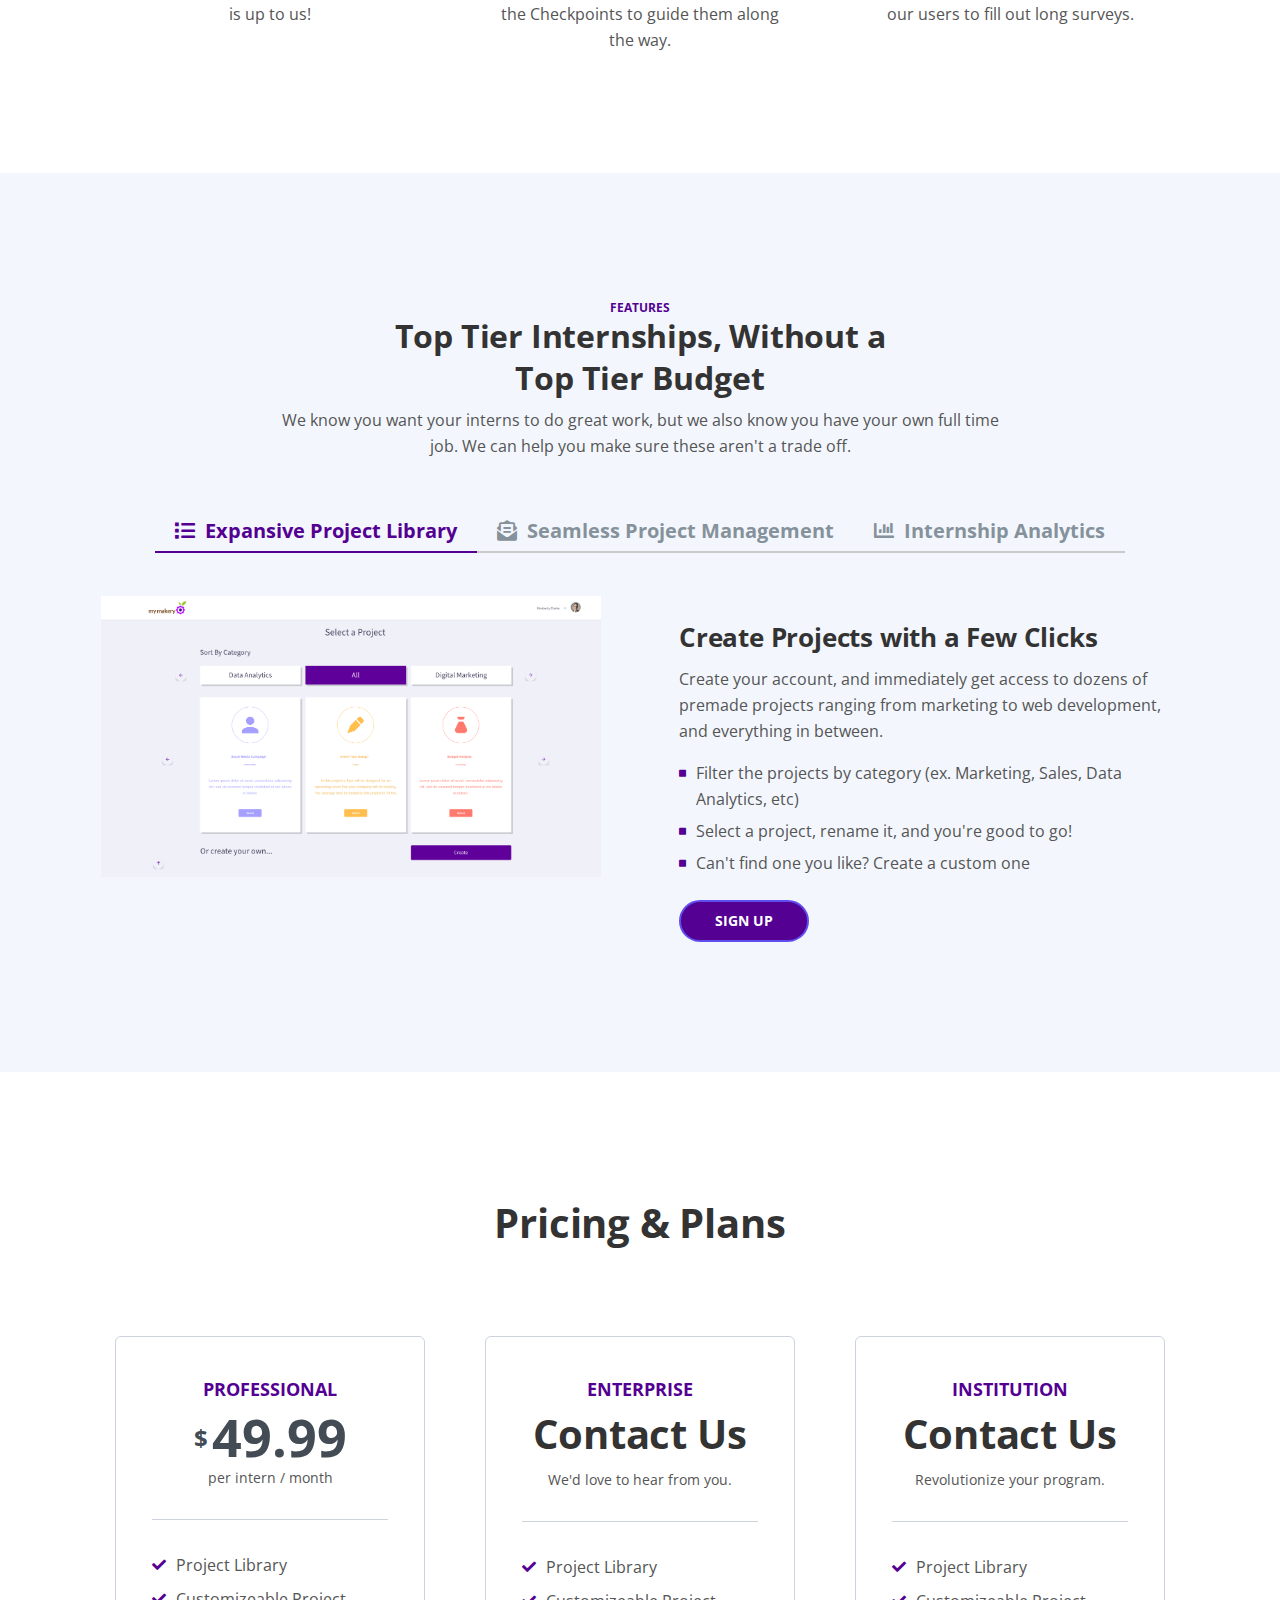
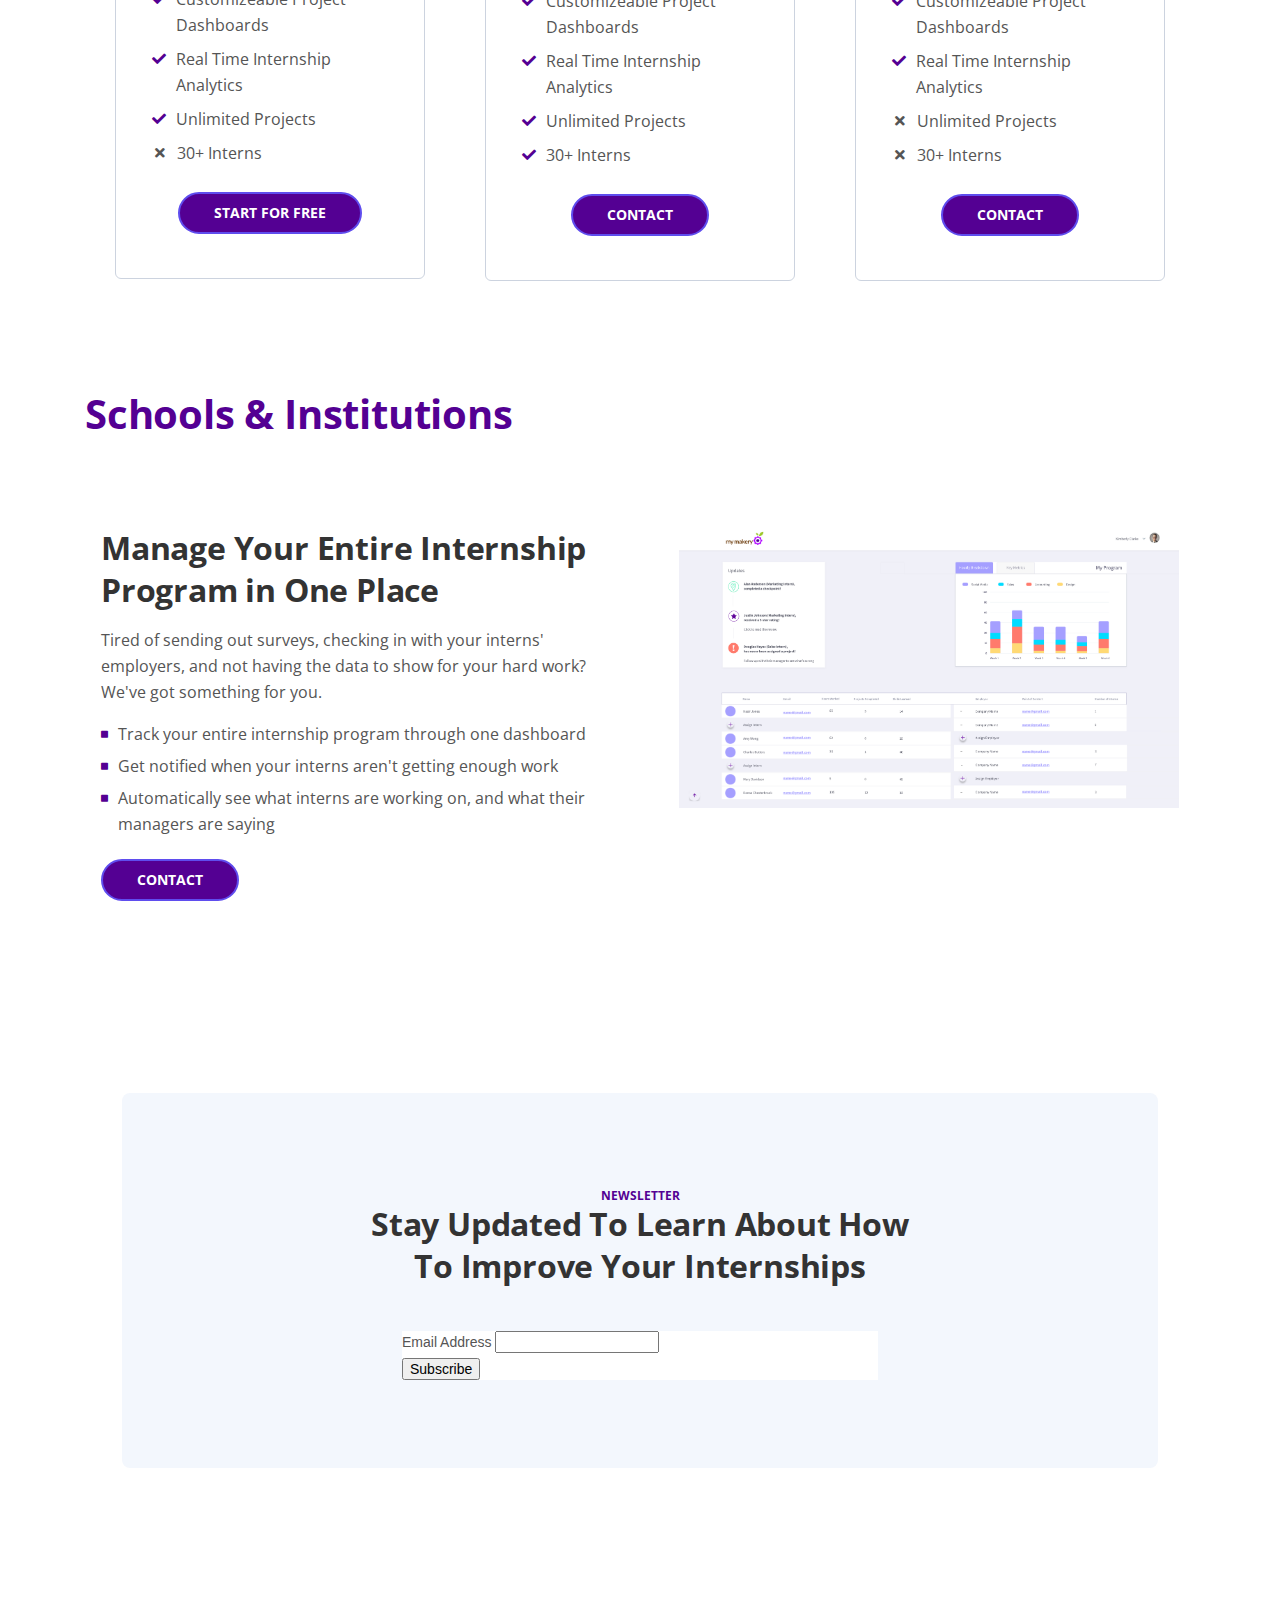
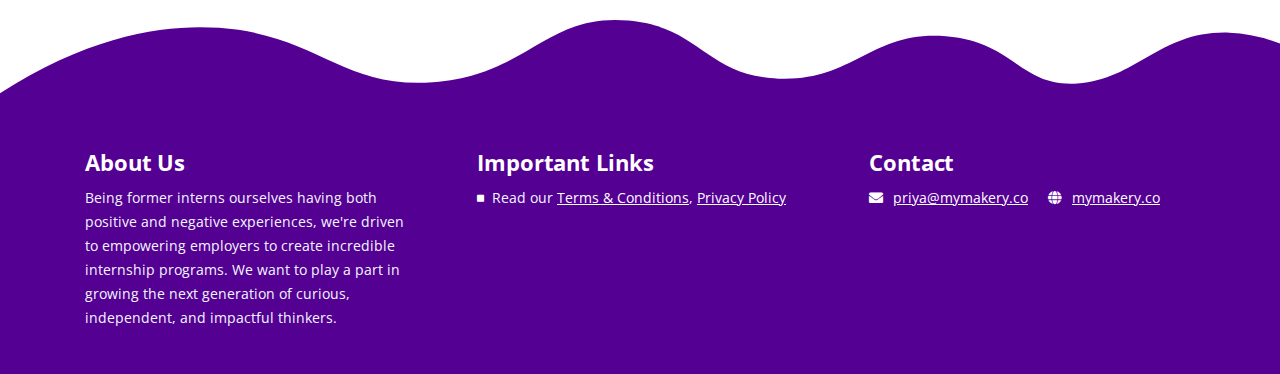
==== commit a43b78b2: "adding pricing option" ====
--- a/web/index.html
+++ b/web/index.html
@@ -121,13 +121,13 @@
                         </div> <!-- end of text-container -->
                     </div> <!-- end of col -->
                     <div class="col-lg-6 col-xl-7">
-                        
-                            
+
+
                                 <div class="embed-responsive embed-responsive-16by9 thumbnailVideoWrapper">
                                   <iframe class="embed-responsive-item" src="https://www.youtube.com/embed/2x1wWwdRKfw?autoplay=1&rel=0&showinfo=0" allowfullscreen="allowfullscreen"></iframe>
                                 </div>
-                            
-                        
+
+
                     </div> <!-- end of col -->
                 </div> <!-- end of row -->
             </div> <!-- end of container -->
@@ -748,7 +748,7 @@
                                 <div class="media-body">Automatically see what interns are working on, and what their managers are saying</div>
                             </li>
                         </ul>
-                        <a class="btn-solid-reg page-scroll" href="https://docs.google.com/forms/d/e/1FAIpQLSeMYriOw0aM7jVmE6z2gyJ8vcNm9kzGhzzKAotsDw9a7_MXmw/viewform?usp=sf_link">SIGN UP</a>
+                        <a class="btn-solid-reg page-scroll" href="https://docs.google.com/forms/d/e/1FAIpQLSeMYriOw0aM7jVmE6z2gyJ8vcNm9kzGhzzKAotsDw9a7_MXmw/viewform?usp=sf_link">CONTACT</a>
                     </div> <!-- end of text-container -->
                 </div> <!-- end of col -->
                 <div class="col-lg-6">
@@ -923,7 +923,7 @@
 <div id="mc_embed_signup">
 <form action="https://mymakery.us3.list-manage.com/subscribe/post?u=bf7a864ff790da085204d0a13&amp;id=1bbfc142ea" method="post" id="mc-embedded-subscribe-form" name="mc-embedded-subscribe-form" class="validate" target="_blank" novalidate>
     <div id="mc_embed_signup_scroll">
-	
+
 <div class="mc-field-group">
 	<label for="mce-EMAIL">Email Address </label>
 	<input type="email" value="" name="EMAIL" class="required email" id="mce-EMAIL">
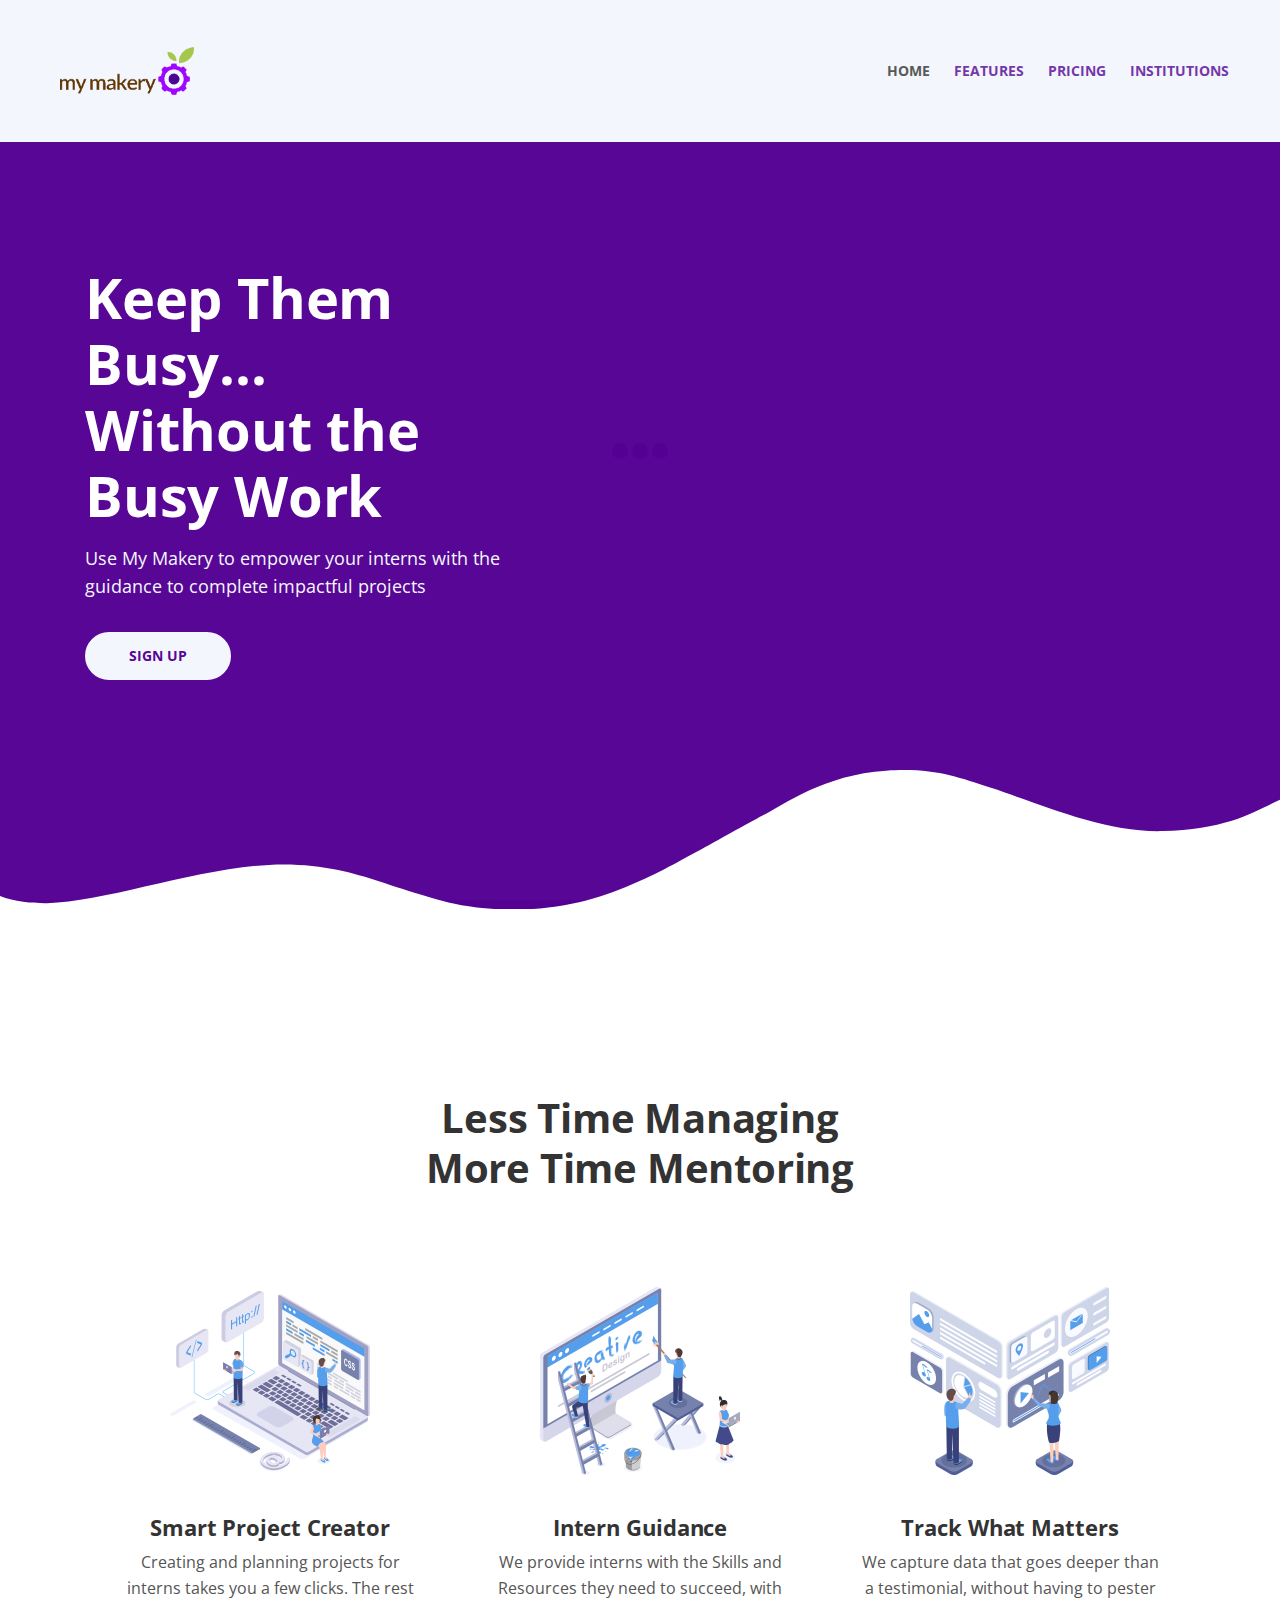
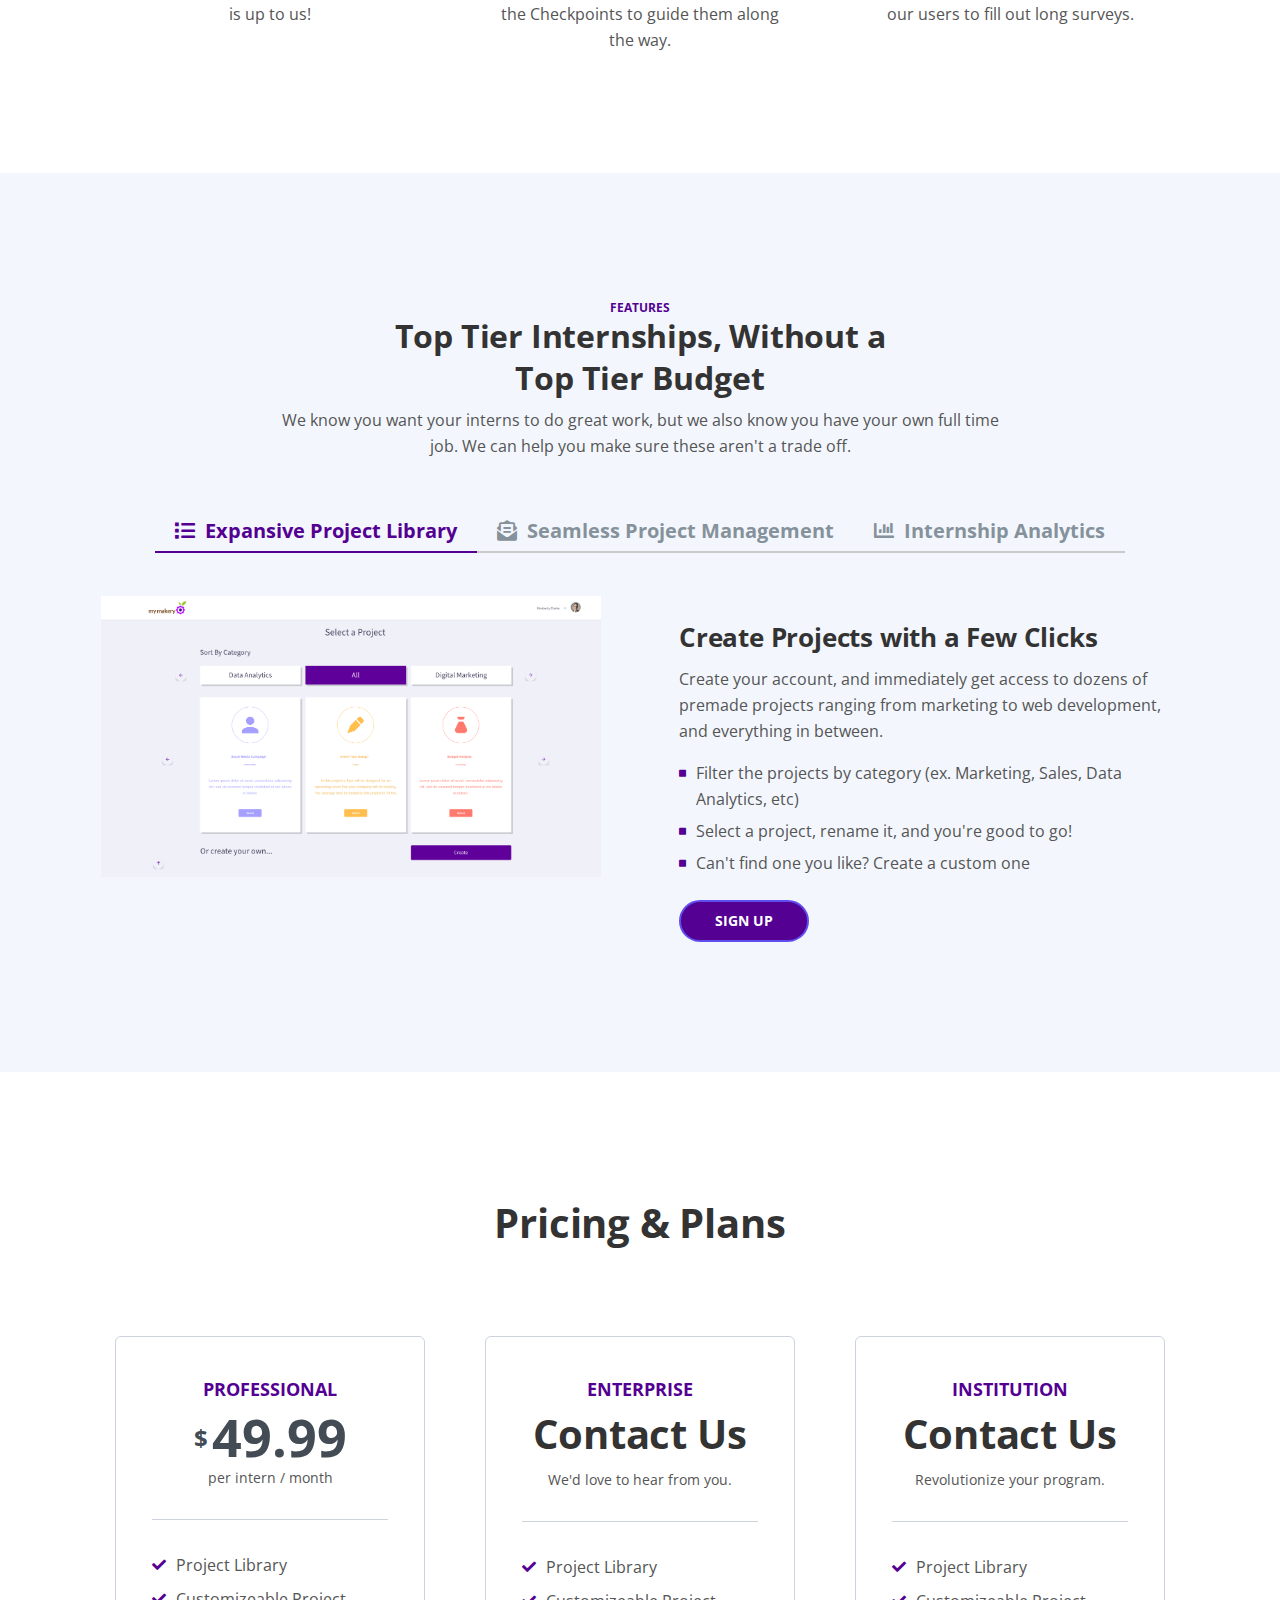
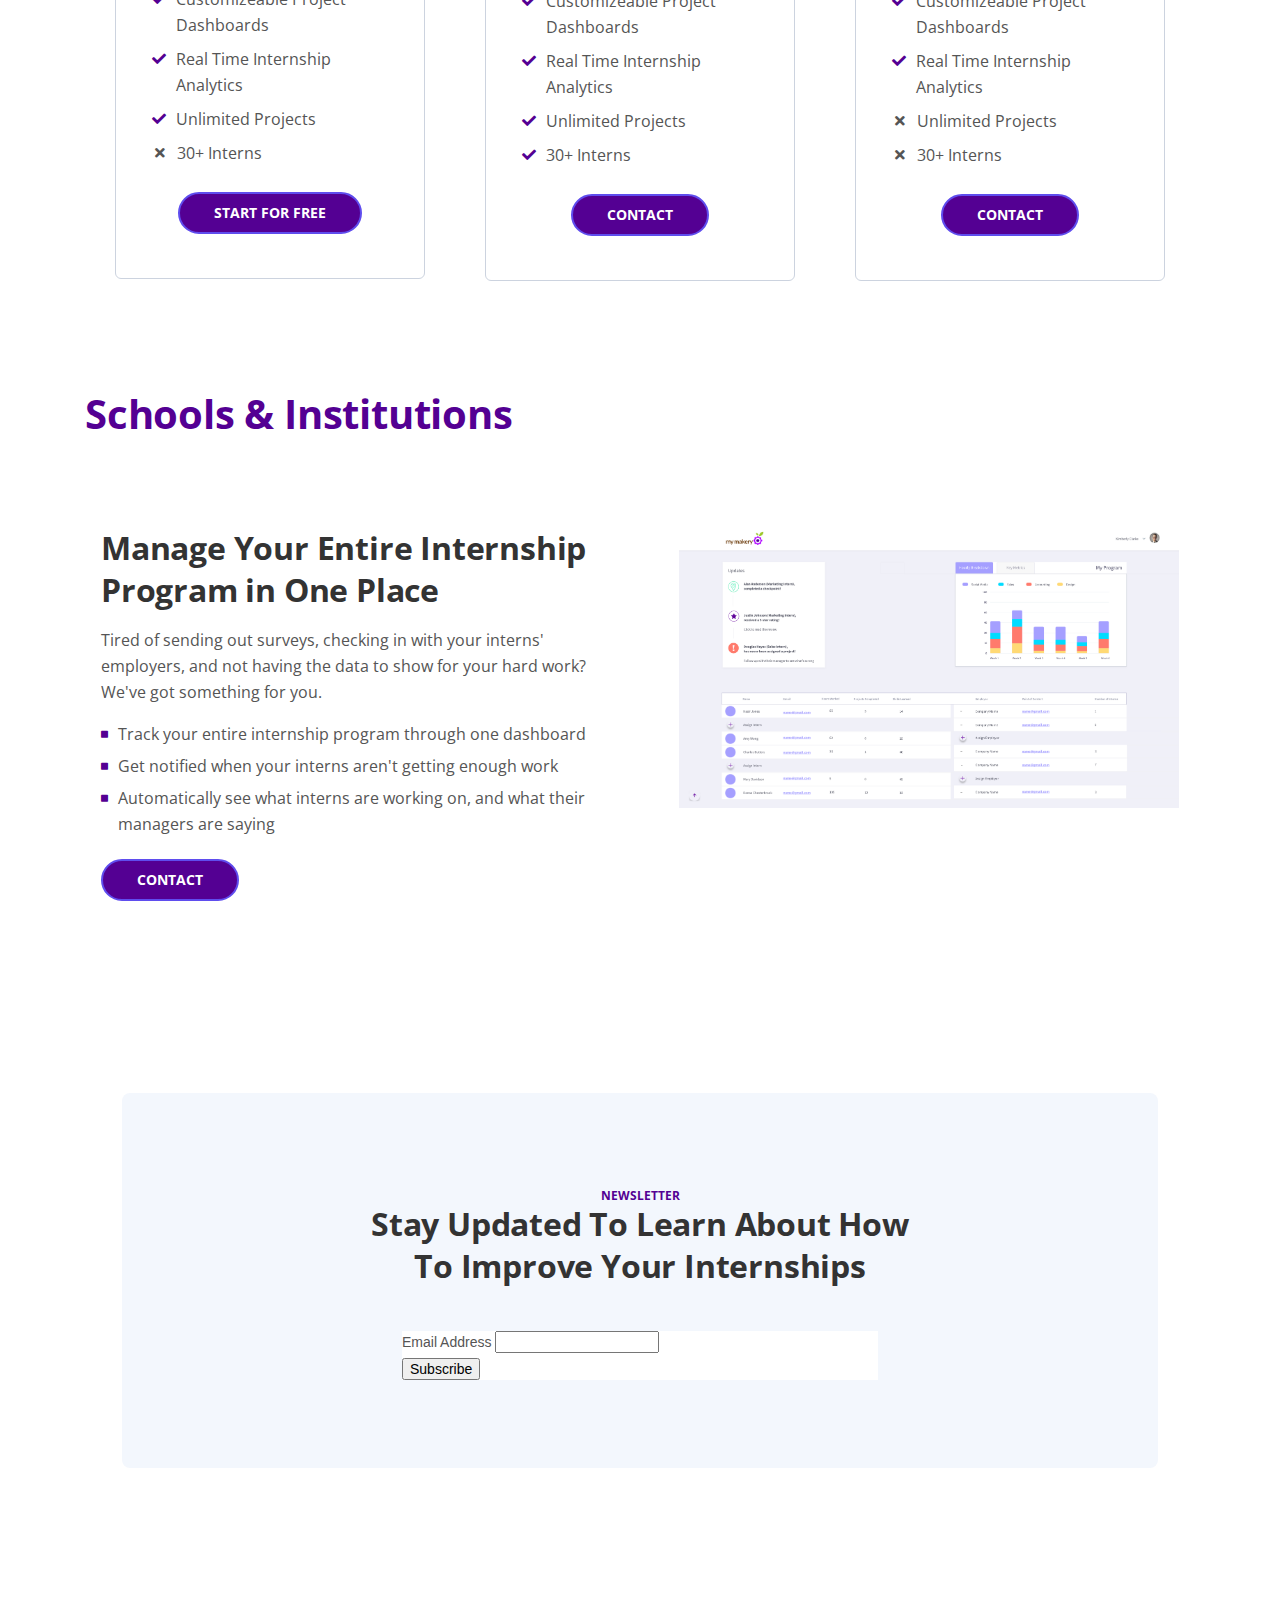
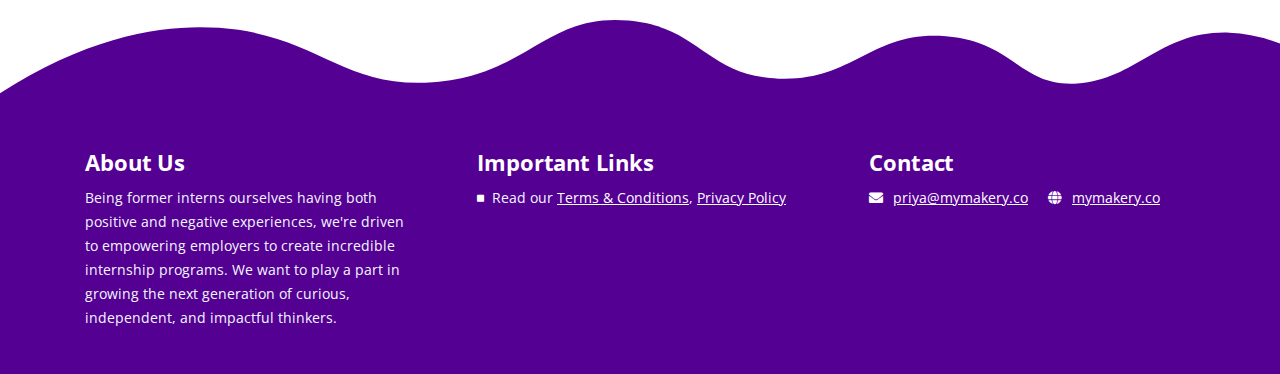
==== commit b61ffec2: "added hubspot code" ====
--- a/web/index.html
+++ b/web/index.html
@@ -122,11 +122,9 @@
                     </div> <!-- end of col -->
                     <div class="col-lg-6 col-xl-7">
 
-
                                 <div class="embed-responsive embed-responsive-16by9 thumbnailVideoWrapper">
                                   <iframe class="embed-responsive-item" src="https://www.youtube.com/embed/2x1wWwdRKfw?autoplay=1&rel=0&showinfo=0" allowfullscreen="allowfullscreen"></iframe>
                                 </div>
-
 
                     </div> <!-- end of col -->
                 </div> <!-- end of row -->
@@ -1062,5 +1060,9 @@
     <script src="js/jquery.magnific-popup.js"></script> <!-- Magnific Popup for lightboxes -->
     <script src="js/validator.min.js"></script> <!-- Validator.js - Bootstrap plugin that validates forms -->
     <script src="js/scripts.js"></script> <!-- Custom scripts -->
+
+    <!-- Start of HubSpot Embed Code -->
+    <script type="text/javascript" id="hs-script-loader" async defer src="//js.hs-scripts.com/6909954.js"></script>
+    <!-- End of HubSpot Embed Code -->
 </body>
 </html>
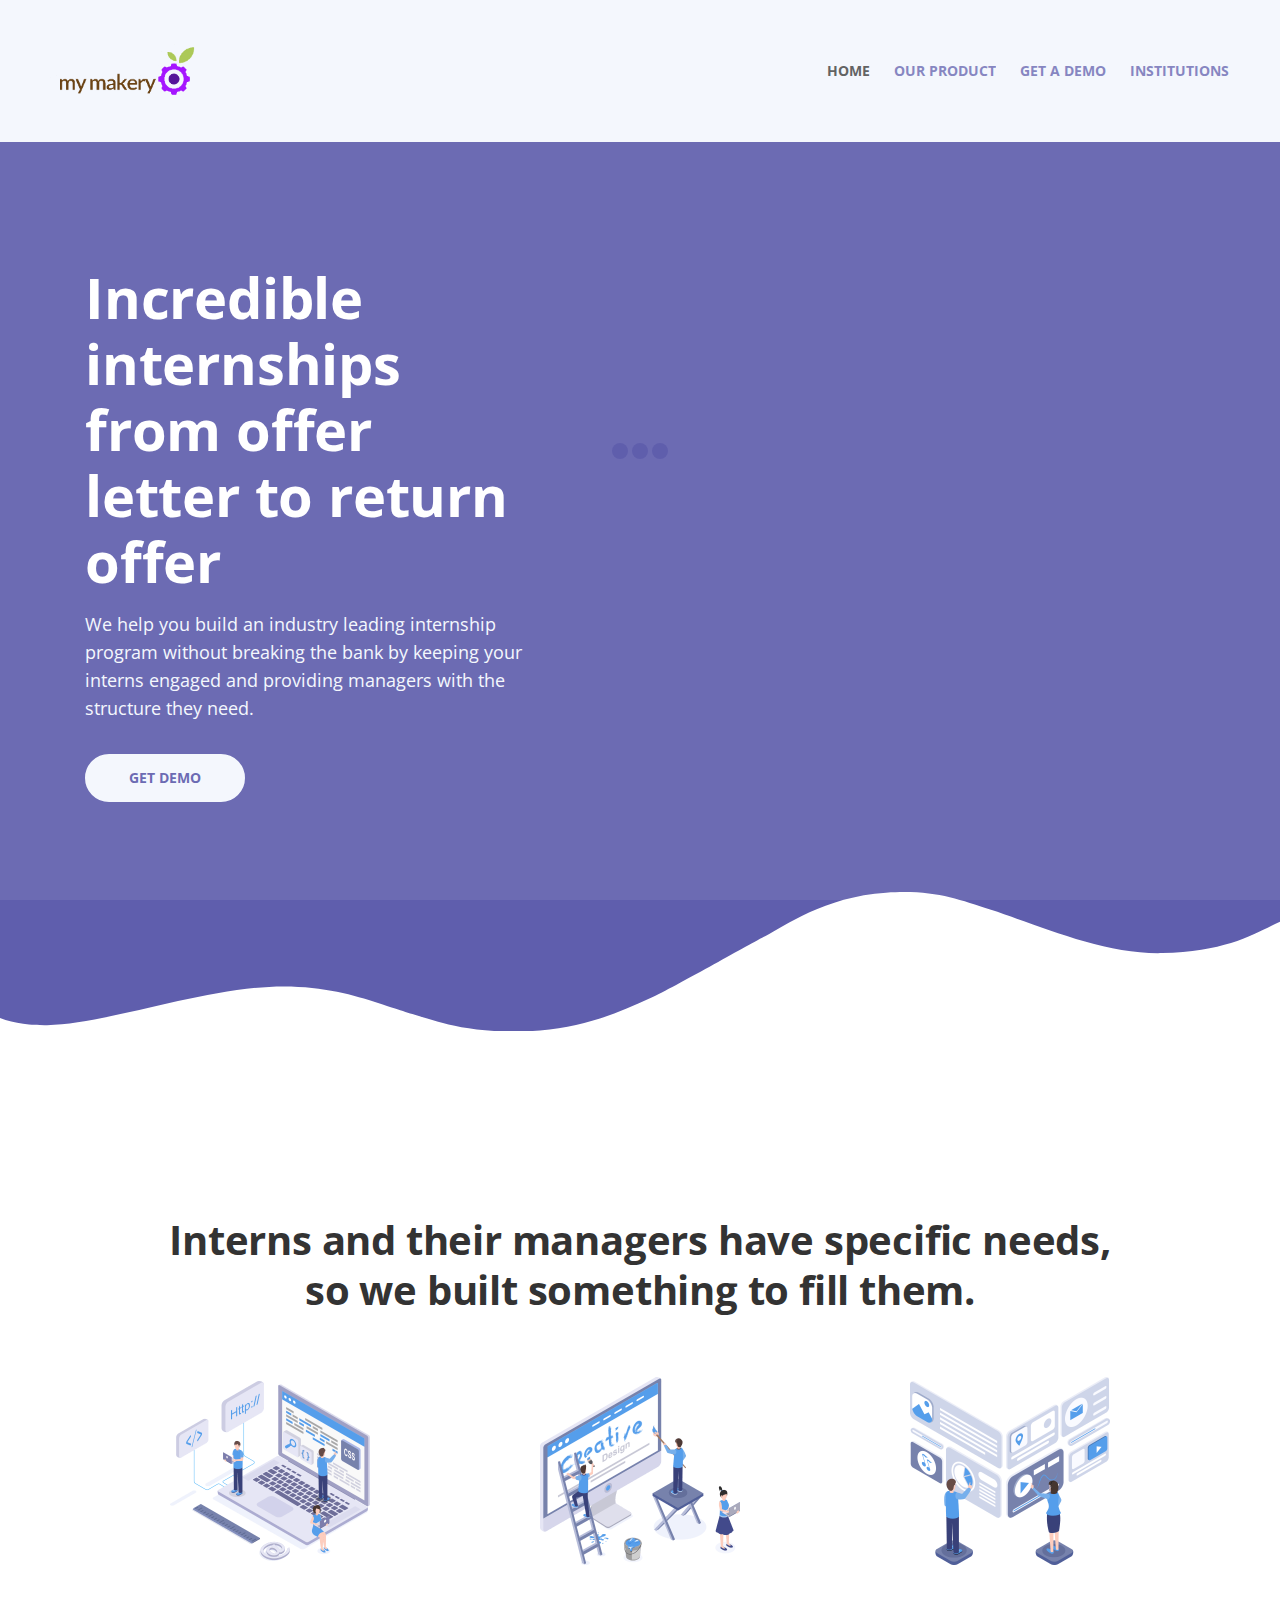
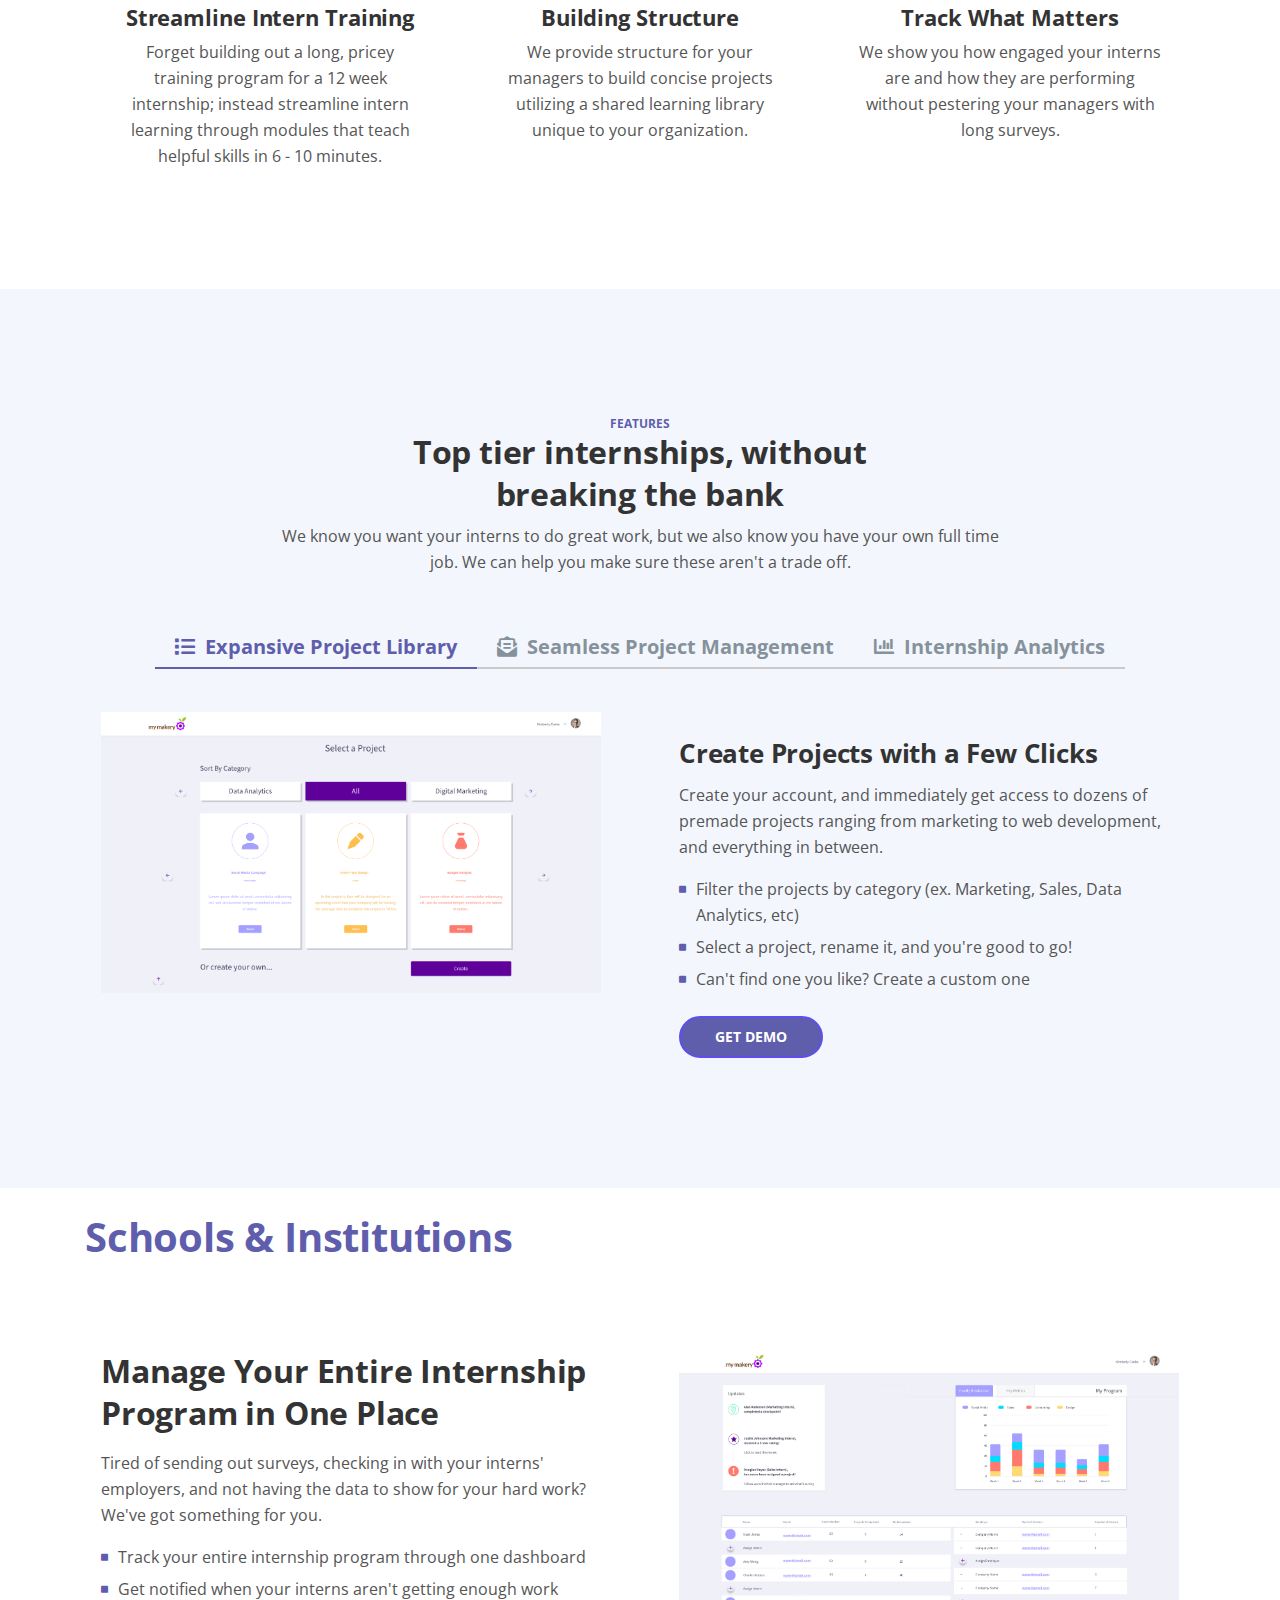
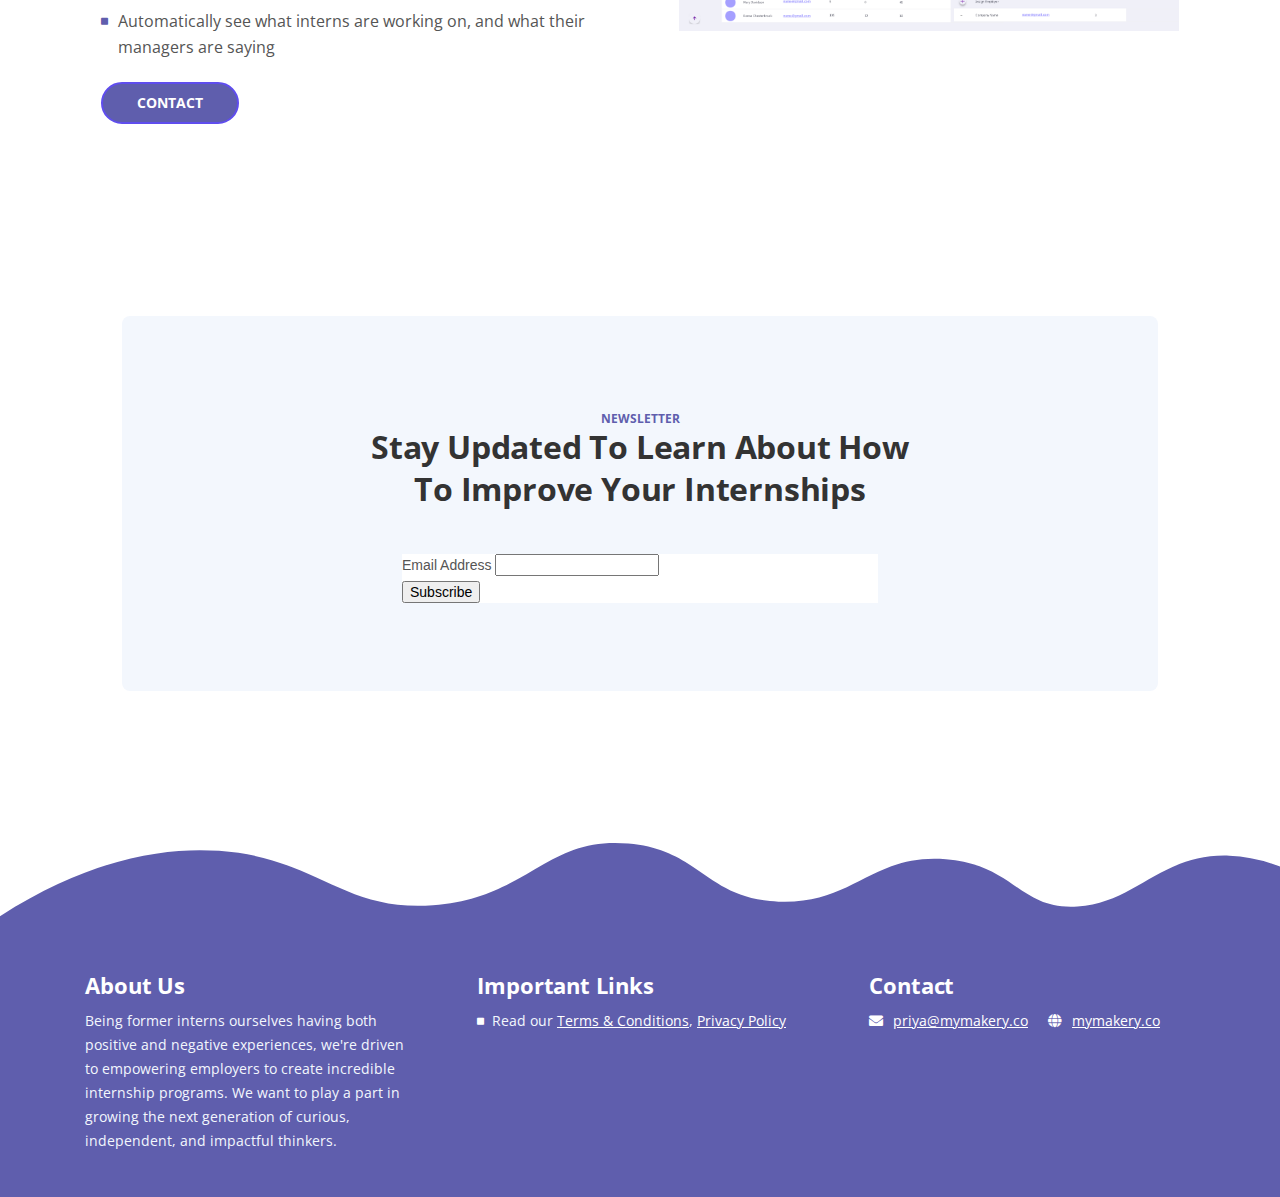
==== commit a33a3065: "updates to the messaging" ====
--- a/web/index.html
+++ b/web/index.html
@@ -5,7 +5,7 @@
     <meta name="viewport" content="width=device-width, initial-scale=1, shrink-to-fit=no">
 
     <!-- SEO Meta Tags -->
-    <meta name="description" content="My Makery is an Education Platform meets a Project Management Platform that empowers managers of inexperienced interns to run an incredible internship program without sacrificing productivity.">
+    <meta name="description" content="My Makery is a web application that empowers employers to build incredible internship programs without sacrificing their own productivity using project based microlearning. We save HR teams money on recruiting young talent while increasing intern engagement.">
     <meta name="author" content="My Makery">
 
     <!-- Global site tag (gtag.js) - Google Analytics -->
@@ -21,14 +21,14 @@
     <!-- OG Meta Tags to improve the way the post looks when you share the page on LinkedIn, Facebook, Google+ -->
 	<meta property="og:site_name" content="My Makery" /> <!-- website name -->
 	<meta property="og:site" content="mymakery.co" /> <!-- website link -->
-	<meta property="og:title" content="Automate the boring parts of internships"/> <!-- title shown in the actual shared post -->
-	<meta property="og:description" content="My Makery is an Education Platform meets a Project Management Platform for balancing running an incredible internship program with your own productivity." /> <!-- description shown in the actual shared post -->
+	<meta property="og:title" content="An HR Solution for Internships"/> <!-- title shown in the actual shared post -->
+	<meta property="og:description" content="My Makery is a web application that empowers employers to build incredible internship programs without sacrificing their own productivity using project based microlearning. We save HR teams money on recruiting young talent while increasing intern engagement." /> <!-- description shown in the actual shared post -->
 	<meta property="og:image" content="" /> <!-- image link, make sure it's jpg -->
 	<meta property="og:url" content="mymakery.co" /> <!-- where do you want your post to link to -->
 	<meta property="og:type" content="article" />
 
     <!-- Website Title -->
-    <title>My Makery | Automated Intern Manager</title>
+    <title>My Makery | Internship Management Platform</title>
 
     <!-- Styles -->
     <link href="https://fonts.googleapis.com/css?family=Open+Sans:400,400i,700&display=swap&subset=latin-ext" rel="stylesheet">
@@ -77,10 +77,10 @@
                         <a class="nav-link page-scroll" href="#header">HOME <span class="sr-only">(current)</span></a>
                     </li>
                     <li class="nav-item">
-                        <a class="nav-link page-scroll" href="#features">FEATURES</a>
+                        <a class="nav-link page-scroll" href="#product">OUR PRODUCT</a>
                     </li>
                     <li class="nav-item">
-                        <a class="nav-link page-scroll" href="#pricing">PRICING</a>
+                        <a class="nav-link page-scroll" href="https://docs.google.com/forms/d/e/1FAIpQLSdPTsqbJqR1Oydkr-O_1Sy0Uz3x-VZK2e274xGVEqbRsJ0ydg/viewform?usp=sf_link">GET A DEMO</a>
                     </li>
                     <li class="nav-item">
                         <a class="nav-link page-scroll" href="#institutions">INSTITUTIONS</a>
@@ -115,9 +115,10 @@
                 <div class="row">
                     <div class="col-lg-6 col-xl-5">
                         <div class="text-container">
-                            <h1>Keep Them Busy... <br> Without the Busy Work</h1>
-                            <p class="p-large">Use My Makery to empower your interns with the guidance to complete impactful projects</p>
-                            <a class="btn-solid-lg page-scroll" href="#pricing">SIGN UP</a>
+                            <!-- ADD CSS FOR THIS -->
+                            <h1>Incredible internships from offer letter to return offer</h1>
+                            <p class="p-large">We help you build an industry leading internship program without breaking the bank by keeping your interns engaged and providing managers with the structure they need.</p>
+                            <a class="btn-solid-lg page-scroll" href="https://docs.google.com/forms/d/e/1FAIpQLSdPTsqbJqR1Oydkr-O_1Sy0Uz3x-VZK2e274xGVEqbRsJ0ydg/viewform?usp=sf_link">GET DEMO</a>
                         </div> <!-- end of text-container -->
                     </div> <!-- end of col -->
                     <div class="col-lg-6 col-xl-7">
@@ -131,7 +132,7 @@
             </div> <!-- end of container -->
         </div> <!-- end of header-content -->
     </header> <!-- end of header -->
-    <svg class="header-frame" data-name="Layer 1" xmlns="http://www.w3.org/2000/svg" preserveAspectRatio="none" viewBox="0 0 1920 310"><defs><style>.cls-1{fill:#540093;}</style></defs><title>header-frame</title><path class="cls-1" d="M0,283.054c22.75,12.98,53.1,15.2,70.635,14.808,92.115-2.077,238.3-79.9,354.895-79.938,59.97-.019,106.17,18.059,141.58,34,47.778,21.511,47.778,21.511,90,38.938,28.418,11.731,85.344,26.169,152.992,17.971,68.127-8.255,115.933-34.963,166.492-67.393,37.467-24.032,148.6-112.008,171.753-127.963,27.951-19.26,87.771-81.155,180.71-89.341,72.016-6.343,105.479,12.388,157.434,35.467,69.73,30.976,168.93,92.28,256.514,89.405,100.992-3.315,140.276-41.7,177-64.9V0.24H0V283.054Z"/></svg>
+    <svg class="header-frame" data-name="Layer 1" xmlns="http://www.w3.org/2000/svg" preserveAspectRatio="none" viewBox="0 0 1920 310"><defs><style>.cls-1{fill:#5F5EAD;}</style></defs><title>header-frame</title><path class="cls-1" d="M0,283.054c22.75,12.98,53.1,15.2,70.635,14.808,92.115-2.077,238.3-79.9,354.895-79.938,59.97-.019,106.17,18.059,141.58,34,47.778,21.511,47.778,21.511,90,38.938,28.418,11.731,85.344,26.169,152.992,17.971,68.127-8.255,115.933-34.963,166.492-67.393,37.467-24.032,148.6-112.008,171.753-127.963,27.951-19.26,87.771-81.155,180.71-89.341,72.016-6.343,105.479,12.388,157.434,35.467,69.73,30.976,168.93,92.28,256.514,89.405,100.992-3.315,140.276-41.7,177-64.9V0.24H0V283.054Z"/></svg>
     <!-- end of header -->
 
 
@@ -179,11 +180,12 @@
 
 
     <!-- Description -->
-    <div class="cards-1">
+    <div id="product" class="cards-1">
         <div class="container">
             <div class="row">
                 <div class="col-lg-12">
-                    <h1 class="h1-heading">Less Time Managing <br> More Time Mentoring</h1>
+                  <!-- EDIT LATER -->
+                    <h1 class="h1-heading">Interns and their managers have specific needs, <br> so we built something to fill them.</h1>
                 </div> <!-- end of col -->
             </div> <!-- end of row -->
             <div class="row">
@@ -195,8 +197,8 @@
                             <img class="img-fluid" src="images/description-1.png" alt="alternative">
                         </div>
                         <div class="card-body">
-                            <h4 class="card-title">Smart Project Creator</h4>
-                            <p>Creating and planning projects for interns takes you a few clicks. The rest is up to us!</p>
+                            <h4 class="card-title">Streamline Intern Training</h4>
+                            <p>Forget building out a long, pricey training program for a 12 week internship; instead streamline intern learning through modules that teach helpful skills in 6 - 10 minutes.</p>
                         </div>
                     </div>
                     <!-- end of card -->
@@ -207,8 +209,8 @@
                             <img class="img-fluid" src="images/description-2.png" alt="alternative">
                         </div>
                         <div class="card-body">
-                            <h4 class="card-title">Intern Guidance</h4>
-                            <p>We provide interns with the Skills and Resources they need to succeed, with the Checkpoints to guide them along the way.</p>
+                            <h4 class="card-title">Building Structure</h4>
+                            <p>We provide structure for your managers to build concise projects utilizing a shared learning library unique to your organization.</p>
                         </div>
                     </div>
                     <!-- end of card -->
@@ -220,7 +222,7 @@
                         </div>
                         <div class="card-body">
                             <h4 class="card-title">Track What Matters</h4>
-                            <p>We capture data that goes deeper than a testimonial, without having to pester our users to fill out long surveys.</p>
+                            <p>We show you how engaged your interns are and how they are performing without pestering your managers with long surveys.</p>
                         </div>
                     </div>
                     <!-- end of card -->
@@ -238,7 +240,7 @@
             <div class="row">
                 <div class="col-lg-12">
                     <div class="above-heading">FEATURES</div>
-                    <h2 class="h2-heading">Top Tier Internships, Without a Top Tier Budget</h2>
+                    <h2 class="h2-heading">Top tier internships, without breaking the bank</h2>
                     <p class="p-heading">We know you want your interns to do great work, but we also know you have your own full time job. We can help you make sure these aren't a trade off.</p>
                 </div> <!-- end of col -->
             </div> <!-- end of row -->
@@ -288,7 +290,7 @@
                                                 <div class="media-body">Can't find one you like? Create a custom one</div>
                                             </li>
                                         </ul>
-                                        <a class="btn-solid-reg page-scroll" href="#pricing">SIGN UP</a>
+                                        <a class="btn-solid-reg page-scroll" href="https://docs.google.com/forms/d/e/1FAIpQLSdPTsqbJqR1Oydkr-O_1Sy0Uz3x-VZK2e274xGVEqbRsJ0ydg/viewform?usp=sf_link">GET DEMO</a>
                                     </div> <!-- end of text-container -->
                                 </div> <!-- end of col -->
                             </div> <!-- end of row -->
@@ -321,7 +323,7 @@
                                                 <div class="media-body">Full customizability - you can add or take away anything you want!</div>
                                             </li>
                                         </ul>
-                                        <a class="btn-solid-reg page-scroll" href="#pricing">SIGN UP</a>
+                                        <a class="btn-solid-reg page-scroll" href="https://docs.google.com/forms/d/e/1FAIpQLSdPTsqbJqR1Oydkr-O_1Sy0Uz3x-VZK2e274xGVEqbRsJ0ydg/viewform?usp=sf_link">GET DEMO</a>
                                     </div> <!-- end of text-container -->
                                 </div> <!-- end of col -->
                             </div> <!-- end of row -->
@@ -354,7 +356,7 @@
                                                 <div class="media-body">Manage a team of multiple interns through one dashboard</div>
                                             </li>
                                         </ul>
-                                        <a class="btn-solid-reg page-scroll" href="#pricing">SIGN UP</a>
+                                        <a class="btn-solid-reg page-scroll" href="https://docs.google.com/forms/d/e/1FAIpQLSdPTsqbJqR1Oydkr-O_1Sy0Uz3x-VZK2e274xGVEqbRsJ0ydg/viewform?usp=sf_linkg">GET DEMO</a>
                                     </div> <!-- end of text-container -->
                                 </div> <!-- end of col -->
                             </div> <!-- end of row -->
@@ -597,7 +599,7 @@
                             <i class="fas fa-square"></i><div class="media-body">Fast email checking</div>
                         </li>
                     </ul>
-                    <a class="btn-solid-reg mfp-close" href="sign-up.html">SIGN UP</a> <a class="btn-outline-reg mfp-close as-button" href="#screenshots">BACK</a>
+                    <a class="btn-solid-reg mfp-close" href="sign-up.html">GET A DEMO</a> <a class="btn-outline-reg mfp-close as-button" href="#screenshots">BACK</a>
                 </div> <!-- end of col -->
             </div> <!-- end of row -->
         </div> <!-- end of container -->
@@ -607,19 +609,21 @@
 
 
     <!-- Pricing -->
-    <div id="pricing" class="cards-2">
-        <div class="container">
-            <div class="row">
-                <div class="col-lg-12">
+    <!-- <div id="pricing" class="cards-2">
+        <div class="container">
+            <div class="row">
+                <div class="col-lg-12"> -->
                     <!-- <div class="above-heading">PRICING & PLANS</div> -->
-                    <h1 class="h1-heading">Pricing & Plans</h1>
-                </div> <!-- end of col -->
-            </div> <!-- end of row -->
-            <div class="row">
-                <div class="col-lg-12">
+                    <!-- <h1 class="h1-heading">Pricing & Plans</h1>
+                </div>  -->
+                <!-- end of col -->
+            <!-- </div>  -->
+            <!-- end of row -->
+            <!-- <div class="row">
+                <div class="col-lg-12"> -->
 
                     <!-- Card-->
-                    <div class="card">
+                    <!-- <div class="card">
                         <div class="card-body">
                             <div class="card-title">PROFESSIONAL</div>
                             <div class="price"><span class="currency">$</span><span class="value">49.99</span></div>
@@ -646,15 +650,16 @@
                                 <a class="btn-solid-reg page-scroll" href="https://docs.google.com/forms/d/e/1FAIpQLSdPTsqbJqR1Oydkr-O_1Sy0Uz3x-VZK2e274xGVEqbRsJ0ydg/viewform?usp=sf_link">START FOR FREE</a>
                             </div>
                         </div>
-                    </div> <!-- end of card -->
+                    </div>  -->
                     <!-- end of card -->
+                    <!-- end of card -->
 
                     <!-- Card-->
-                    <div class="card">
+                    <!-- <div class="card"> -->
                         <!-- <div class="label">
                             <p class="best-value">Best Value</p>
                         </div> -->
-                        <div class="card-body">
+                        <!-- <div class="card-body">
                             <div class="card-title">ENTERPRISE</div>
                             <div class="price"><h1>Contact Us</h1></div>
                             <div class="frequency">We'd love to hear from you.</div>
@@ -680,9 +685,10 @@
                                 <a class="btn-solid-reg page-scroll" href="https://docs.google.com/forms/d/e/1FAIpQLSdPTsqbJqR1Oydkr-O_1Sy0Uz3x-VZK2e274xGVEqbRsJ0ydg/viewform?usp=sf_link">CONTACT</a>
                             </div>
                         </div>
-                    </div> <!-- end of card -->
+                    </div>  -->
                     <!-- end of card -->
-                    <div class="card">
+                    <!-- end of card -->
+                    <!-- <div class="card">
                         <div class="card-body">
                             <div class="card-title">INSTITUTION</div>
                             <div class="price"><span class="value"><h1>Contact Us</h1></span></div>
@@ -709,13 +715,18 @@
                                 <a class="btn-solid-reg page-scroll" href="https://docs.google.com/forms/d/e/1FAIpQLSeMYriOw0aM7jVmE6z2gyJ8vcNm9kzGhzzKAotsDw9a7_MXmw/viewform?usp=sf_link">CONTACT</a>
                             </div>
                         </div>
-                    </div> <!-- end of card -->
+                    </div>  -->
                     <!-- end of card -->
-
-                </div> <!-- end of col -->
-            </div> <!-- end of row -->
-        </div> <!-- end of container -->
-    </div> <!-- end of cards-2 -->
+                    <!-- end of card -->
+
+                <!-- </div>  -->
+                <!-- end of col -->
+            <!-- </div> -->
+             <!-- end of row -->
+        <!-- </div>  -->
+        <!-- end of container -->
+    <!-- </div>  -->
+    <!-- end of cards-2 -->
     <!-- end of pricing -->
 
 
@@ -992,7 +1003,7 @@
 
 
     <!-- Footer -->
-    <svg class="footer-frame" data-name="Layer 2" xmlns="http://www.w3.org/2000/svg" preserveAspectRatio="none" viewBox="0 0 1920 79"><defs><style>.cls-2{fill:#540093;}</style></defs><title>footer-frame</title><path class="cls-2" d="M0,72.427C143,12.138,255.5,4.577,328.644,7.943c147.721,6.8,183.881,60.242,320.83,53.737,143-6.793,167.826-68.128,293-60.9,109.095,6.3,115.68,54.364,225.251,57.319,113.58,3.064,138.8-47.711,251.189-41.8,104.012,5.474,109.713,50.4,197.369,46.572,89.549-3.91,124.375-52.563,227.622-50.155A338.646,338.646,0,0,1,1920,23.467V79.75H0V72.427Z" transform="translate(0 -0.188)"/></svg>
+    <svg class="footer-frame" data-name="Layer 2" xmlns="http://www.w3.org/2000/svg" preserveAspectRatio="none" viewBox="0 0 1920 79"><defs><style>.cls-2{fill:#5F5EAD;}</style></defs><title>footer-frame</title><path class="cls-2" d="M0,72.427C143,12.138,255.5,4.577,328.644,7.943c147.721,6.8,183.881,60.242,320.83,53.737,143-6.793,167.826-68.128,293-60.9,109.095,6.3,115.68,54.364,225.251,57.319,113.58,3.064,138.8-47.711,251.189-41.8,104.012,5.474,109.713,50.4,197.369,46.572,89.549-3.91,124.375-52.563,227.622-50.155A338.646,338.646,0,0,1,1920,23.467V79.75H0V72.427Z" transform="translate(0 -0.188)"/></svg>
     <div class="footer">
         <div class="container">
             <div class="row">
--- a/web/css/styles.css
+++ b/web/css/styles.css
@@ -30,9 +30,9 @@
 
 /*****************************************
 Colors:
-- Backgrounds, buttons, bullets, icons - blue #540093
+- Backgrounds, buttons, bullets, icons - blue #5F5EAD
 - Backgrounds, light button, light body text - light gray #f3f7fd
-- Purple - #540093
+- Purple - #5F5EAD
 - Headings text - black #333
 - Body text - dark gray #555
 ******************************************/
@@ -97,7 +97,7 @@
 }
 
 .above-heading {
-	color: #540093;
+	color: #5F5EAD;
 	font: 700 0.75rem/0.875rem "Open Sans", sans-serif;
 	text-align: center;
 }
@@ -154,7 +154,7 @@
 	padding: 1.1875rem 2.125rem 1.1875rem 2.125rem;
 	border: 0.125rem solid #5f4dee;
 	border-radius: 2rem;
-	background-color: #540093;
+	background-color: #5F5EAD;
 	color: #fff;
 	font: 700 0.875rem/0 "Open Sans", sans-serif;
 	text-decoration: none;
@@ -163,16 +163,16 @@
 
 .btn-solid-reg:hover {
 	background-color: transparent;
-	color: #540093;
+	color: #5F5EAD;
 	text-decoration: none;
 }
 
 .btn-solid-lg {
 	display: inline-block;
 	padding: 1.375rem 2.625rem 1.375rem 2.625rem;
-	border: 0.125rem solid #540093;
+	border: 0.125rem solid #5F5EAD;
 	border-radius: 2rem;
-	background-color: #540093;
+	background-color: #5F5EAD;
 	color: #fff;
 	font: 700 0.875rem/0 "Open Sans", sans-serif;
 	text-decoration: none;
@@ -181,24 +181,24 @@
 
 .btn-solid-lg:hover {
 	background-color: transparent;
-	color: #540093;
+	color: #5F5EAD;
 	text-decoration: none;
 }
 
 .btn-outline-reg {
 	display: inline-block;
 	padding: 1.1875rem 2.125rem 1.1875rem 2.125rem;
-	border: 0.125rem solid #540093;
+	border: 0.125rem solid #5F5EAD;
 	border-radius: 2rem;
 	background-color: transparent;
-	color: #540093;
+	color: #5F5EAD;
 	font: 700 0.875rem/0 "Open Sans", sans-serif;
 	text-decoration: none;
 	transition: all 0.2s;
 }
 
 .btn-outline-reg:hover {
-	background-color: #540093;
+	background-color: #5F5EAD;
 	color: #fff;
 	text-decoration: none;
 }
@@ -206,17 +206,17 @@
 .btn-outline-lg {
 	display: inline-block;
 	padding: 1.375rem 2.625rem 1.375rem 2.625rem;
-	border: 0.125rem solid #540093;
+	border: 0.125rem solid #5F5EAD;
 	border-radius: 2rem;
 	background-color: transparent;
-	color: #540093;
+	color: #5F5EAD;
 	font: 700 0.875rem/0 "Open Sans", sans-serif;
 	text-decoration: none;
 	transition: all 0.2s;
 }
 
 .btn-outline-lg:hover {
-	background-color: #540093;
+	background-color: #5F5EAD;
 	color: #fff;
 	text-decoration: none;
 }
@@ -224,17 +224,17 @@
 .btn-outline-sm {
 	display: inline-block;
 	padding: 0.875rem 1.5rem 0.875rem 1.5rem;
-	border: 0.125rem solid #540093;
+	border: 0.125rem solid #5F5EAD;
 	border-radius: 2rem;
 	background-color: transparent;
-	color: #540093;
+	color: #5F5EAD;
 	font: 700 0.875rem/0 "Open Sans", sans-serif;
 	text-decoration: none;
 	transition: all 0.2s;
 }
 
 .btn-outline-sm:hover {
-	background-color: #540093;
+	background-color: #5F5EAD;
 	color: #fff;
 	text-decoration: none;
 }
@@ -382,9 +382,9 @@
 	display: inline-block;
 	width: 100%;
 	height: 3.125rem;
-	border: 1px solid #540093;
+	border: 1px solid #5F5EAD;
 	border-radius: 1.5rem;
-	background-color: #540093;
+	background-color: #5F5EAD;
 	color: #fff;
 	font: 700 0.875rem/0 "Open Sans", sans-serif;
 	cursor: pointer;
@@ -393,7 +393,7 @@
 
 .form-control-submit-button:hover {
 	background-color: transparent;
-	color: #540093;
+	color: #5F5EAD;
 }
 
 /* Form Success And Error Message Formatting */
@@ -613,7 +613,7 @@
 	width: 1rem;
 	height: 1rem;
 	border-radius: 100%;
-	background-color: #540093;
+	background-color: #5F5EAD;
 	-webkit-animation: sk-bouncedelay 1.4s infinite ease-in-out both;
 	animation: sk-bouncedelay 1.4s infinite ease-in-out both;
 }
@@ -667,7 +667,7 @@
 
 .navbar-custom .navbar-brand.logo-text {
 	font: 700 2rem/1.5rem "Open Sans", sans-serif;
-	color: #540093;
+	color: #5F5EAD;
 	text-decoration: none;
 }
 
@@ -678,7 +678,7 @@
 
 .navbar-custom .nav-item .nav-link {
 	padding: 0.625rem 0.75rem 0.625rem 0.75rem;
-	color: #540093;
+	color: #5F5EAD;
 	opacity: 0.8;
 	text-decoration: none;
 	transition: all 0.2s ease;
@@ -715,7 +715,7 @@
 	margin-top: 0;
 	border: none;
 	border-radius: 0.25rem;
-	background-color: #540093;
+	background-color: #5F5EAD;
 }
 
 .navbar-custom .dropdown-item {
@@ -726,7 +726,7 @@
 }
 
 .navbar-custom .dropdown-item:hover {
-	background-color: #540093;
+	background-color: #5F5EAD;
 	color: #fff;
 	opacity: 1;
 }
@@ -751,7 +751,7 @@
 
 .navbar-custom .nav-item .btn-outline-sm:hover {
 	background-color: #fff;
-	color: #540093;
+	color: #5F5EAD;
 }
 
 .navbar-custom .navbar-toggler {
@@ -783,11 +783,11 @@
 /*    04. Header     */
 /*********************/
 .header {
-	background-color: #540093;
+	background-color: #5F5EAD;
 }
 
 .header .header-content {
-	padding-top: 12rem;
+	padding-top: 5rem;
 	padding-bottom: 4rem;
 	text-align: center;
 }
@@ -799,7 +799,7 @@
 .header h1 {
 	margin-bottom: 1rem;
 	color: #fff;
-	font-size: 2.5rem;
+	font-size: 1.0rem;
 	line-height: 3rem;
 }
 
@@ -814,7 +814,7 @@
 	margin-left: 0.5rem;
 	border-color: #f3f7fd;
 	background-color: #f3f7fd;
-	color: #540093;
+	color: #5F5EAD;
 }
 
 .header .btn-solid-lg:hover {
@@ -829,7 +829,7 @@
 
 .header .btn-outline-lg:hover {
 	background-color: #f3f7fd;
-	color: #540093;
+	color: #5F5EAD;
 }
 
 .header-frame {
@@ -929,7 +929,7 @@
 .tabs .nav-link:hover,
 .tabs .nav-link.active {
 	background: transparent;
-	color: #540093;
+	color: #5F5EAD;
 }
 
 .tabs .nav-link .fas {
@@ -941,7 +941,7 @@
 }
 
 .tabs .list-unstyled .fas {
-	color: #540093;
+	color: #5F5EAD;
 	font-size: 0.5rem;
 	line-height: 1.625rem;
 }
@@ -1009,7 +1009,7 @@
 	margin-bottom: 0.875rem;
 	margin-left: 0;
 	border: 0;
-	background-color: #540093;
+	background-color: #5F5EAD;
 	text-align: left;
 }
 
@@ -1018,7 +1018,7 @@
 }
 
 .lightbox-basic .list-unstyled .fas {
-	color:#540093;
+	color:#5F5EAD;
 	font-size: 0.5rem;
 	line-height: 1.625rem;
 }
@@ -1042,7 +1042,7 @@
 }
 
 .lightbox-basic .btn-solid-reg.mfp-close:hover {
-	color: #540093;
+	color: #5F5EAD;
 }
 /* end of signup Button */
 
@@ -1052,7 +1052,7 @@
 	width: auto;
 	height: auto;
 	margin-left: 0.375rem;
-	color: #540093;
+	color: #5F5EAD;
 	opacity: 1;
 }
 
@@ -1088,7 +1088,7 @@
 }
 
 .basic-1 .list-unstyled .fas {
-	color: #540093;
+	color: #5F5EAD;
 	font-size: 0.5rem;
 	line-height: 1.625rem;
 }
@@ -1147,7 +1147,7 @@
 	width: 4.75rem;
 	height: 4.75rem;
 	border-radius: 50%;
-	background: #540093;
+	background: #5F5EAD;
 	animation: pulse-border 1500ms ease-out infinite;
 	-webkit-transform: translateX(-50%) translateY(-50%);
 	-ms-transform: translateX(-50%) translateY(-50%);
@@ -1164,7 +1164,7 @@
 	width: 4.375rem;
 	height: 4.375rem;
 	border-radius: 50%;
-	background: #540093;
+	background: #5F5EAD;
 	transition: all 200ms;
 	-webkit-transform: translateX(-50%) translateY(-50%);
 	-ms-transform: translateX(-50%) translateY(-50%);
@@ -1233,7 +1233,7 @@
 
 .cards-2 .card .card-title {
 	margin-bottom: 0.5rem;
-	color: #540093;
+	color: #5F5EAD;
 	font: 700 1.125rem/1.5rem "Open Sans", sans-serif;
 }
 
@@ -1274,7 +1274,7 @@
 }
 
 .cards-2 .card .list-unstyled .fas {
-	color: #540093;
+	color: #5F5EAD;
 	font-size: 0.875rem;
 	line-height: 1.625rem;
 }
@@ -1388,12 +1388,12 @@
 }
 
 .form .fa-stack .fa-stack-2x {
-	color: #540093;
+	color: #5F5EAD;
 	transition: all 0.2s ease;
 }
 
 .form .fa-stack:hover .fa-stack-1x {
-	color: #540093;
+	color: #5F5EAD;
 }
 
 .form .fa-stack:hover .fa-stack-2x {
@@ -1412,7 +1412,7 @@
 .footer {
 	padding-top: 3rem;
 	padding-bottom: 0.5rem;
-	background-color: #540093;
+	background-color: #5F5EAD;
 }
 
 .footer .footer-col {
@@ -1461,7 +1461,7 @@
 .copyright {
 	padding-top: 1rem;
 	padding-bottom: 0.375rem;
-	background-color: #540093;
+	background-color: #5F5EAD;
 	text-align: center;
 }
 
@@ -1504,7 +1504,7 @@
 .ex-header {
 	padding-top: 8rem;
 	padding-bottom: 5rem;
-	background-color: #540093;
+	background-color: #5F5EAD;
 	text-align: center;
 }
 
@@ -1562,7 +1562,7 @@
 }
 
 .ex-basic-2 .list-unstyled .fas {
-	color: #540093;
+	color: #5F5EAD;
 	font-size: 0.5rem;
 	line-height: 1.625rem;
 }
@@ -1591,7 +1591,7 @@
 /****************************************/
 .ex-2-header {
 	padding-top: 9rem;
-	background-color: #540093;
+	background-color: #5F5EAD;
 	text-align: center;
 	min-height: 100vh;
 }
@@ -1841,7 +1841,7 @@
 	}
 
   .cards-1 .h1-heading {
-    padding-bottom: 5rem;
+    padding-bottom: 3rem;
     color: #333;
   }
 	/* end of description */
@@ -1862,7 +1862,7 @@
 
 	.tabs .nav-link:hover,
 	.tabs .nav-link.active {
-		border-bottom: 2px solid #540093;
+		border-bottom: 2px solid #5F5EAD;
 	}
 
 	.tabs .image-container {
@@ -2079,7 +2079,7 @@
 
   .basic-1 .h1-heading {
     padding-bottom: 5rem;
-    color: #540093;
+    color: #5F5EAD;
   }
 	/* end of details */
 
